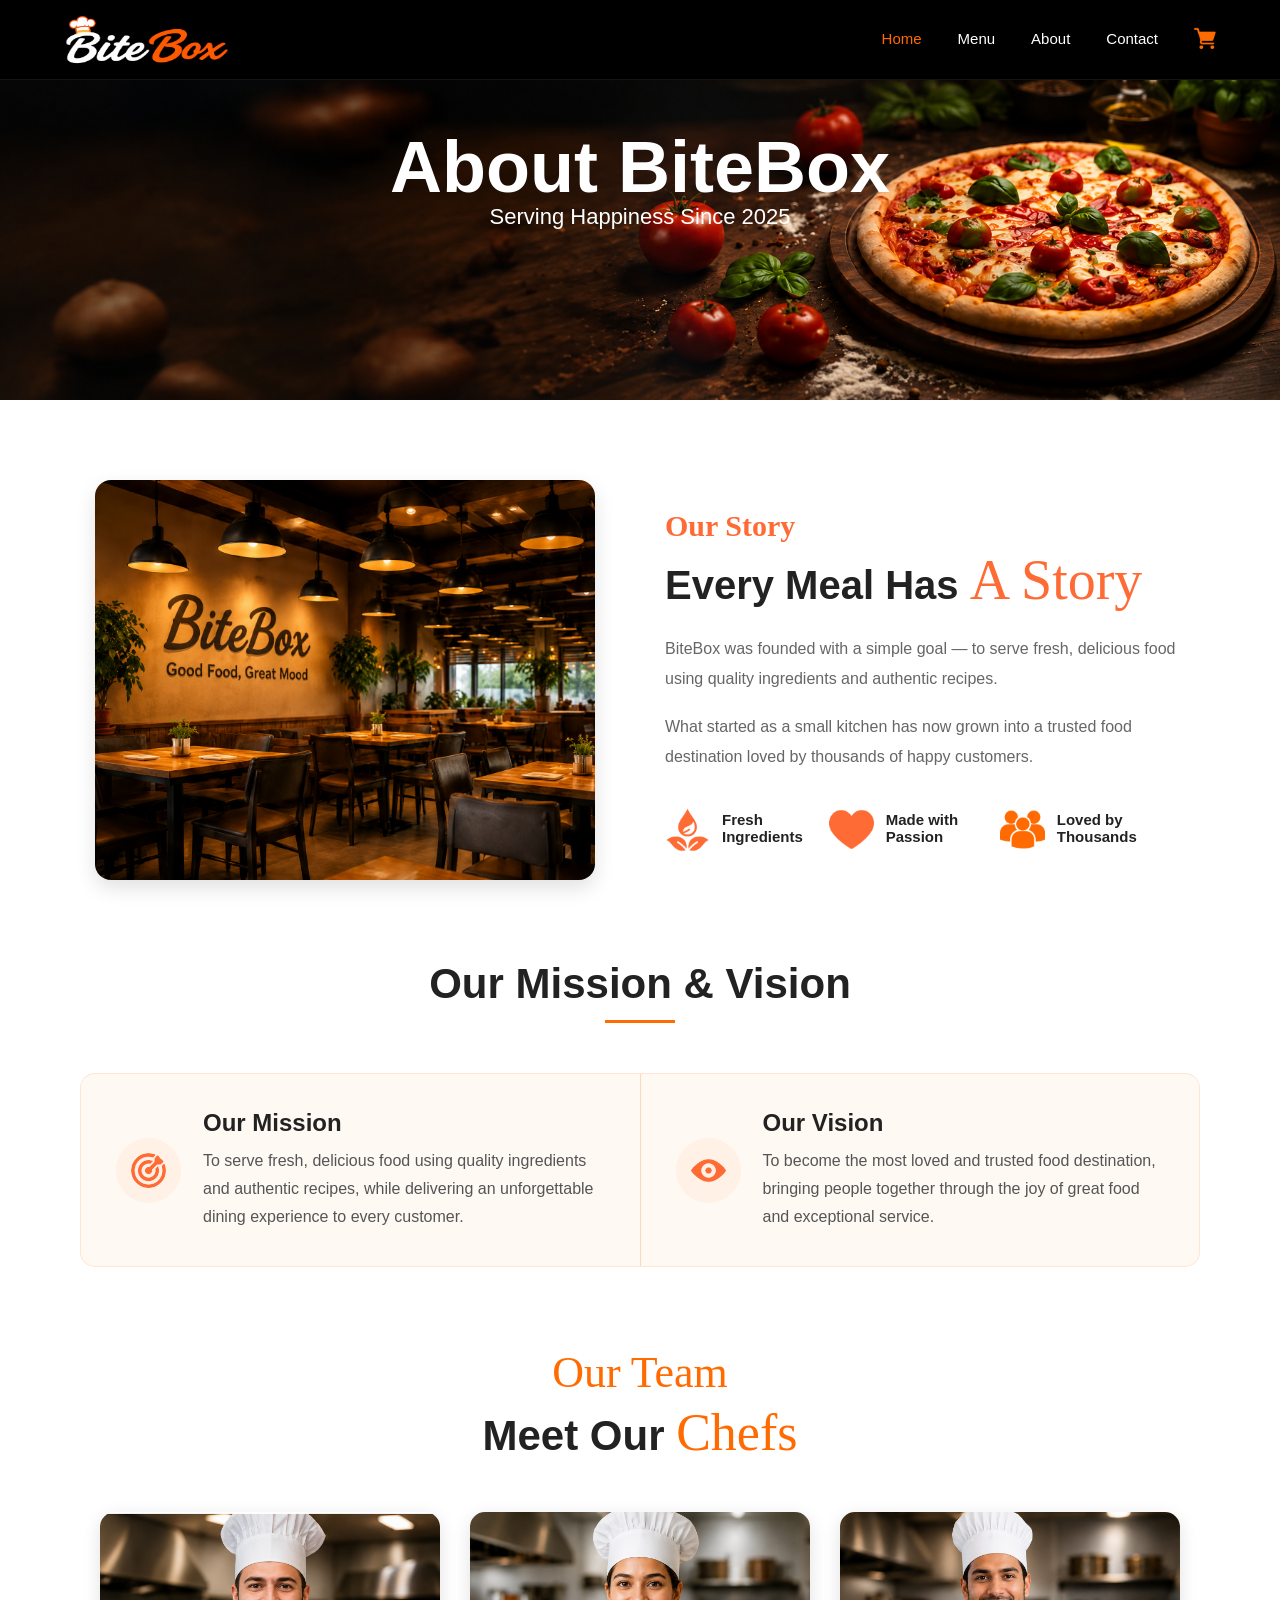
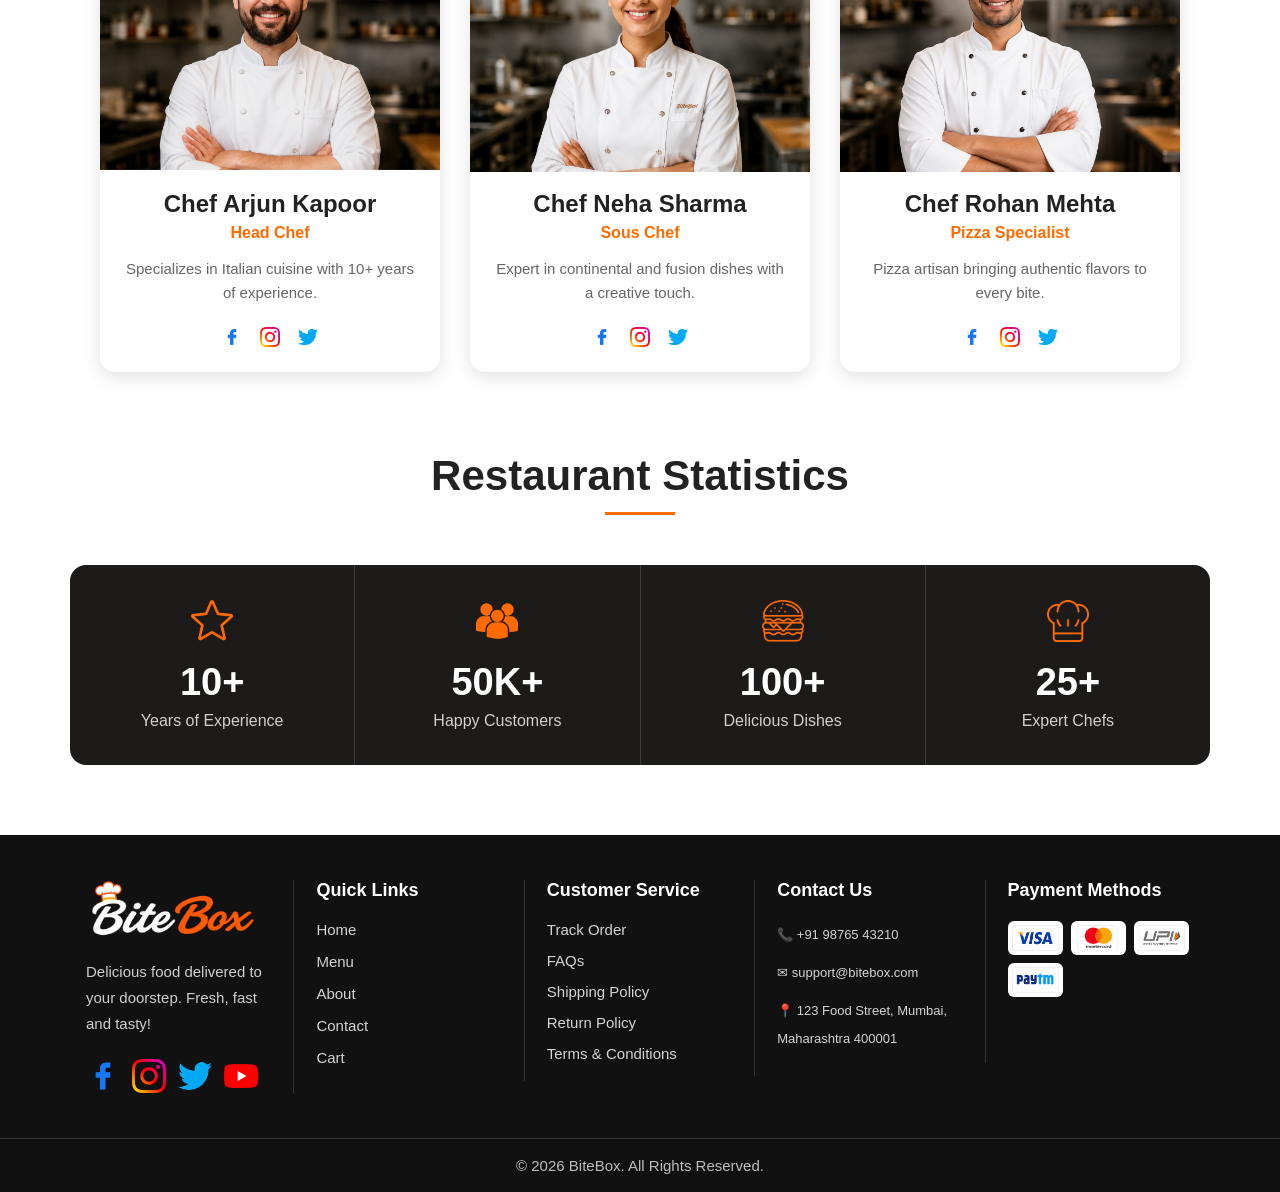
==== about.html @ 51ee916d "Initial commit: Complete BiteBox website with HTML, CSS, and JavaScript" ====
<!DOCTYPE html>
<html lang="en">
<head>
  <link rel="preconnect" href="https://fonts.googleapis.com">
    <link rel="preconnect" href="https://fonts.gstatic.com" crossorigin>
    <link href="https://fonts.googleapis.com/css2?family=Great+Vibes&family
    =Montserrat:wght@400;600;700;800&family=Pacifico&family=Poppins:wght@300;
    400;500;600;700&display=swap" rel="stylesheet">

    <meta charset="UTF-8">
    <meta name="viewport" content="width=device-width, initial-scale=1.0">
    <title>Menu - BiteBox</title>

    <link rel="stylesheet" href="css/style.css">
</head>
<body>
   <header>
  <img src="assets/images/logo.png" alt="BiteBox Logo" class="logo" />
  <nav>
    <a href="index.html" class="active">Home</a>
    <a href="menu.html">Menu</a>
    <a href="about.html">About</a>
    <a href="contact.html">Contact</a>
    <a href="cart.html" class="cart-icon">
      <img src="assets/icons/cart.png" alt="Cart" width="22" height="22" />
    </a>
  </nav>
</header>


  <section id="about-hero">
    <div class="hero-content">
        <h2>About BiteBox</h2>
        <p> Serving Happiness Since 2025 </p>
    </div>
</section>

<section id="story">
    <article>
        <img src="assets/images/restaurant.png" alt="Restaurant" width="500" />
        <div class="story-content">
            <small>Our Story</small>
            <h2>Every Meal Has <span>A Story</span></h2>
            <p>BiteBox was founded with a simple goal — to serve fresh, delicious food using quality ingredients and authentic recipes.</p>
            <p>What started as a small kitchen has now grown into a trusted food destination loved by thousands of happy customers.</p>
            <div class="story-features">
                <article>
                    <img src="assets/icons/fresh.png" width="45" alt="Fresh" />
                    <h4>Fresh Ingredients</h4>
                </article>
                <article>
                    <img src="assets/icons/heart.png" width="45" alt="Heart" />
                    <h4>Made with Passion</h4>
                </article>
                <article>
                    <img src="assets/icons/stat-customer.png" width="45" alt="Customers" />
                    <h4>Loved by Thousands</h4>
                </article>
            </div>
        </div>
    </article>
</section>

<section id="mission-vision">
    <h2>Our Mission &amp; Vision</h2>
    <div>
        <article>
            <img src="assets/icons/mission.png" alt="Mission" width="65" />
            <div>
                <h3>Our Mission</h3>
                <p>To serve fresh, delicious food using quality ingredients and authentic recipes, while delivering an unforgettable dining experience to every customer.</p>
            </div>
        </article>
        <article>
            <img src="assets/icons/vision.png" alt="Vision" width="65" />
            <div>
                <h3>Our Vision</h3>
                <p>To become the most loved and trusted food destination, bringing people together through the joy of great food and exceptional service.</p>
            </div>
        </article>
    </div>
</section>


<section id="chefs">
    <small>Our Team</small>
    <h2>Meet Our <span>Chefs</span></h2>
    <div>
        <article>
            <img src="assets/images/chef1.png" alt="Chef Arjun Kapoor" width="250" />
            <h3>Chef Arjun Kapoor</h3>
            <h4>Head Chef</h4>
            <p>Specializes in Italian cuisine with 10+ years of experience.</p>
            <div class="chef-social">
                <img src="assets/icons/facebook.png" alt="Facebook" width="20" />
                <img src="assets/icons/instagram.png" alt="Instagram" width="20" />
                <img src="assets/icons/twitter.png" alt="Twitter" width="20" />
            </div>
        </article>

        <article>
            <img src="assets/images/chef2.png" alt="Chef Neha Sharma" width="250" />
            <h3>Chef Neha Sharma</h3>
            <h4>Sous Chef</h4>
            <p>Expert in continental and fusion dishes with a creative touch.</p>
            <div class="chef-social">
                <img src="assets/icons/facebook.png" alt="Facebook" width="20" />
                <img src="assets/icons/instagram.png" alt="Instagram" width="20" />
                <img src="assets/icons/twitter.png" alt="Twitter" width="20" />
            </div>
        </article>

        <article>
            <img src="assets/images/chef3.png" alt="Chef Rohan Mehta" width="250" />
            <h3>Chef Rohan Mehta</h3>
            <h4>Pizza Specialist</h4>
            <p>Pizza artisan bringing authentic flavors to every bite.</p>
            <div class="chef-social">
                <img src="assets/icons/facebook.png" alt="Facebook" width="20" />
                <img src="assets/icons/instagram.png" alt="Instagram" width="20" />
                <img src="assets/icons/twitter.png" alt="Twitter" width="20" />
            </div>
        </article>
    </div>
</section>

<section id="statistics">
    <h2>Restaurant Statistics</h2>
    <div>
        <article>
            <img src="assets/icons/stat-star.png" alt="Experience" width="42" />
            <h3>10+</h3>
            <p>Years of Experience</p>
        </article>
        <article>
            <img src="assets/icons/stat-customer.png" alt="Customers" width="42" />
            <h3>50K+</h3>
            <p>Happy Customers</p>
        </article>
        <article>
            <img src="assets/icons/menu-stat.png" alt="Dishes" width="42" />
            <h3>100+</h3>
            <p>Delicious Dishes</p>
        </article>
        <article>
            <img src="assets/icons/stat-chef.png" alt="Chefs" width="42" />
            <h3>25+</h3>
            <p>Expert Chefs</p>
        </article>
    </div>
</section>   

<footer>
  <div class="footer-container">
    <!-- Column 1: Logo & Social -->
    <section>
      <img src="assets/images/logo.png" alt="BiteBox Logo" />
      <p>Delicious food delivered to your doorstep. Fresh, fast and tasty!</p>
      <div class="footer-socials">
        <a href="#"><img src="assets/icons/facebook.png" alt="Facebook" /></a>
        <a href="#"><img src="assets/icons/instagram.png" alt="Instagram" /></a>
        <a href="#"><img src="assets/icons/twitter.png" alt="Twitter" /></a>
        <a href="#"><img src="assets/icons/youtube.png" alt="YouTube" /></a>
      </div>
    </section>

    <!-- Column 2: Quick Links -->
    <section>
      <h3>Quick Links</h3>
      <ul>
        <li><a href="index.html">Home</a></li>
        <li><a href="menu.html">Menu</a></li>
        <li><a href="about.html">About</a></li>
        <li><a href="contact.html">Contact</a></li>
        <li><a href="cart.html">Cart</a></li>
      </ul>
    </section>

    <!-- Column 3: Customer Service -->
    <section>
      <h3>Customer Service</h3>
      <ul>
        <li>Track Order</li>
        <li>FAQs</li>
        <li>Shipping Policy</li>
        <li>Return Policy</li>
        <li>Terms &amp; Conditions</li>
      </ul>
    </section>

    <!-- Column 4: Contact Us -->
    <section>
      <h3>Contact Us</h3>
      <p>📞 +91 98765 43210</p>
      <p>✉ support@bitebox.com</p>
      <p>📍 123 Food Street, Mumbai, Maharashtra 400001</p>
    </section>

    <!-- Column 5: Payment Methods -->
    <section>
      <h3>Payment Methods</h3>
      <div class="payment-icons">
        <img src="assets/images/visa.png" alt="Visa" />
        <img src="assets/images/mastercard.png" alt="MasterCard" />
        <img src="assets/images/upi.png" alt="UPI" />
        <img src="assets/images/paytm.png" alt="Paytm" />
      </div>
    </section>
  </div>

  <p>© 2026 BiteBox. All Rights Reserved.</p>
</footer>
</body>
</html>
---- css/style.css ----
*{

    margin: 0;

    padding: 0;

    box-sizing: border-box;

    font-family: Arial, Helvetica, sans-serif;

}

	
/* Website Header */
 
header {
  width: 100%;
  height: 80px;
  padding: 0 60px;
  background: #000000;
  border-bottom: 1px solid rgba(255, 255, 255, 0.08);
  display: flex;
  justify-content: space-between;
  align-items: center;
  position: sticky;
  top: 0;
  z-index: 1000;
}


/* Website Logo */
.logo {
  width: 170px;
  height: 50px;
}

header nav {
  display: flex;
  align-items: center;
  gap: 28px;
}
header nav a {
  display: flex;
  align-items: center;
  justify-content: center;
  height: 80px;
  padding: 0 4px;
  text-decoration: none;
  color: #ffffff;
  font-size: 15px;
  font-weight: 500;
  border-bottom: 3px solid transparent;
}
.cart-icon img {
  display: block;
  width: 22px;
  height: 22px;
}

header nav a:hover {
  color: #ff6b00;
}

/* Active Navigation Link */
nav a.active {
  color: #ff6b00;
}
/* Home Hero Section */


#home-hero{
 
    background-image: url("../assets/images/home-hero.png");
 
    background-repeat: no-repeat;
 
    background-position: center;
 
    background-size: cover;
 
    height: 650px;
 
    padding: 55px 80px;
 
}



#home-hero h1{
    color: white;
    font-family: "Montserrat", sans-serif;
    font-size: 53px;
    font-weight: 800;
    line-height: 58px;
    width: 650px;
    margin-bottom: 20px;
}
 
#home-hero h1 span{
    color: #F5A300;
}



	
/* Home Hero Description */
 
#home-hero p{
 
    color: white;
 
    font-size: 18px;
 
    line-height: 28px;
 
    width: 420px;
 
    margin-bottom: 35px;
 
}   

/* Hero Buttons */

.hero-buttons{
    margin-top: 35px;
}

.hero-buttons a{
    display: inline-block;
    min-width: 180px;
    padding: 15px 30px;
    text-align: center;
    text-decoration: none;
    font-size: 18px;
    font-weight: 600;
    border-radius: 6px;
    transition: 0.3s;
}

.order-btn{

    background-color: #F44336;

    color: white;

    margin-right: 15px;

}

.menu-btn{

    background-color: transparent;

    color: white;

    border: 2px solid white;

}

.order-btn:hover{

    background-color: #D32F2F;

}

.menu-btn:hover{

    background-color: white;

    color: #222;

}
/*menu page*/

#menu-hero{
    background-image: url("../assets/images/menu-hero.png");

    background-repeat: no-repeat;

    background-position: center;

    background-size: cover;

    height: 320px;
    text-align: center;
    padding-top: 65px;
}

#menu-hero h1{
    font-family: "Great Vibes", cursive;
   font-size:56px;
   line-height:60px;

    font-weight: 400;

    color: white;

    text-align: center;

    text-shadow: 2px 2px 8px rgba(0,0,0,0.5);

    margin-bottom: 10px;
}

#menu-hero p{
    color: white;

    font-size: 20px;

    line-height: 34px;

    width: 700px;

    text-align: center;

    margin: 0 auto 35px;
}

/* Browse Categories Section */
/* Browse Categories Section */

#categories{
    background-color:#ffffff;
    padding:60px 30px;
    text-align:center;
}

/* Section Heading */
#categories h2{
    font-size:42px;
    font-weight:700;
    color:#222222;
    margin-bottom:45px;
}

#categories h2 span{
    display:inline-block;
    width:70px;
    height:3px;
    background:#ff3b30;
    vertical-align:middle;
    margin:10px 50px;
    position:relative;
}

#categories h2 span::before{
    content:"";
    width:8px;
    height:8px;
    background:#ff3b30;
    border-radius:50%;
    position:absolute;
    top:-2px;
}

#categories h2 span:first-child::before{
    right:-12px;
}

#categories h2 span:last-child::before{
    left:-12px;
}

/* Categories Container */
#categories div{
    display:flex;
    justify-content:center;
    align-items:flex-start;
    flex-wrap:wrap;
    gap:55px;
}
/* Category Item */
#categories article{
    text-align:center;
}

/* Category Icon */

#categories article img{
    width:100px;
    height:90px;
    padding:10px;
    background:#ffffff;
    border:2px solid #f2f2f2;
    border-radius:50%;
    object-fit:contain;
    box-shadow:0 4px 12px rgba(0,0,0,0.12);
    margin-bottom:15px;
}

/* Category Name */

#categories article h3{
    font-size:20px;
    font-weight:600;
    color:#333333;
}

/* Hover Effect */

#categories article img:hover{
    box-shadow:0 8px 18px rgba(0,0,0,0.18);
}
/* ========== CONTACT PAGE ========== */

/* Contact Information */
#contact-info {
  background: #ffffff;
  padding: 80px 60px;
}

#contact-info .section-title {
  text-align: center;
  margin-bottom: 50px;
}

#contact-info .section-title h4 {
  color: #ff6b00;
  font-size: 24px;
  font-family: "Allura", cursive;
  font-weight: 400;
  margin-bottom: 6px;
  position: relative;
  display: inline-block;
}

#contact-info .section-title h4::before,
#contact-info .section-title h4::after {
  content: "";
  width: 55px;
  height: 2px;
  background: #ff6b00;
  position: absolute;
  top: 50%;
}

#contact-info .section-title h4::before {
  right: 105%;
}

#contact-info .section-title h4::after {
  left: 105%;
}

#contact-info .section-title h2 {
  font-size: 44px;
  font-weight: 700;
  color: #222222;
}

.contact-container {
  display: flex;
  justify-content: center;
  gap: 28px;
}

.contact-container article {
  width: 280px;
  background: #ffffff;
  text-align: center;
  padding: 35px 25px;
  border-radius: 14px;
  box-shadow: 0 5px 18px rgba(0, 0, 0, 0.10);
  height: 300px;
}

.contact-container article > img:first-child {
  width: 70px;
  height: 70px;
  background: #fff2e8;
  padding: 18px;
  box-sizing: border-box;
  border-radius: 50%;
  margin-bottom: 20px;
}

.contact-container article h3 {
  font-size: 20px;
  color: #222222;
  margin-bottom: 15px;
}

.contact-container article p {
  font-size: 15px;
  color: #555555;
  line-height: 28px;
  margin: 0;
}

.contact-container article a {
  text-decoration: none;
  margin: 0 5px;
  display: inline-block;
}

.contact-container article a img {
  width: 30px;
  height: 30px;
  margin-top: 8px;
}

.contact-container article:hover {
  box-shadow: 0 10px 25px rgba(0, 0, 0, 0.15);
}

/* Contact Details (Business Hours + Form) */
#contact-details {
  width: 95%;
  margin-top: 60px;
  margin-left: 30px;
  background: #fff8f4;
  padding: 30px;
  border-radius: 18px;
  display: flex;
  justify-content: space-between;
  align-items: stretch;
  gap: 35px;
  box-sizing: border-box;
}

.left-column {
  width: 40%;
  display: flex;
  flex-direction: column;
}

.business-card {
  padding: 22px;
  border-radius: 14px;
}

.business-card h2 {
  font-size: 30px;
  font-weight: 700;
  color: #222222;
  margin-bottom: 10px;
}

.business-card hr {
  width: 55px;
  height: 3px;
  background: #ff6b00;
  border: none;
  margin-bottom: 20px;
}

.business-content {
  display: flex;
  gap: 18px;
  align-items: flex-start;
}

.business-content img {
  width: 48px;
  height: 48px;
  margin-top: 5px;
}

.business-card table {
  width: 100%;
  border-collapse: collapse;
}

.business-card td {
  padding: 10px 0;
  font-size: 14px;
  color: #555555;
}

.business-card td:last-child {
  text-align: right;
  font-weight: 600;
  color: #222222;
}

.event-card {
  margin-top: 15px;
  background: #fff4ee;
  border-radius: 14px;
  padding: 18px;
  display: flex;
  align-items: center;
  gap: 18px;
  flex: 1;
  border-style: solid;
  border-color: white;
}

.event-card img {
  width: 58px;
  height: 58px;
  background: white;
  padding: 14px;
  border-radius: 50%;
  box-sizing: border-box;
  flex-shrink: 0;
}

.event-card h3 {
  font-size: 22px;
  color: #222222;
  margin-bottom: 8px;
}

.event-card p {
  font-size: 14px;
  color: #666666;
  line-height: 22px;
  margin-bottom: 15px;
}

.event-card a {
  display: inline-block;
  background: #ff6b00;
  color: #ffffff;
  text-decoration: none;
  padding: 10px 24px;
  border-radius: 30px;
  font-size: 14px;
  font-weight: 600;
}

.right-column {
  width: 66%;
  padding: 22px;
  border-radius: 14px;
}

.right-column h2 {
  font-size: 30px;
  font-weight: 700;
  color: #222222;
  margin-bottom: 10px;
}

.right-column hr {
  width: 55px;
  height: 3px;
  background: #ff6b00;
  border: none;
  margin-bottom: 20px;
}

.form-row {
  display: flex;
  gap: 20px;
  margin-bottom: 15px;
}

.form-row input {
  width: 50%;
  height: 50px;
  padding: 0 14px;
  border: 1px solid #e5e5e5;
  border-radius: 5px;
  font-size: 14px;
  font-family: Poppins, sans-serif;
  box-sizing: border-box;
  outline: none;
}

textarea {
  width: 100%;
  height: 120px;
  padding: 14px;
  border: 1px solid #e5e5e5;
  border-radius: 5px;
  resize: none;
  margin-bottom: 15px;
  font-size: 14px;
  font-family: Poppins, sans-serif;
  box-sizing: border-box;
  outline: none;
}

.form-row input:focus,
textarea:focus {
  border-color: #ff6b00;
}

button {
  width: 100%;
  height: 42px;
  background: #ff6b00;
  color: #ffffff;
  border: none;
  border-radius: 5px;
  font-size: 14px;
  font-weight: 600;
  font-family: Poppins, sans-serif;
  cursor: pointer;
}

.event-card a:hover,
button:hover {
  background: #e65c00;
}

/* Google Map */
#google-map {
  background: #ffffff;
  padding: 100px 50px 70px;
}

#google-map .section-title {
  text-align: center;
  margin-bottom: 30px;
}

#google-map .section-title h4 {
  color: #ff6b00;
  font-size: 28px;
  font-family: "Allura", cursive;
  font-weight: 400;
  display: inline-block;
  position: relative;
  margin-bottom: 8px;
}

#google-map .section-title h4::before,
#google-map .section-title h4::after {
  content: "";
  width: 55px;
  height: 2px;
  background: #ff6b00;
  position: absolute;
  top: 50%;
}

#google-map .section-title h4::before {
  right: 110%;
}

#google-map .section-title h4::after {
  left: 110%;
}

#google-map .section-title h2 {
  font-size: 40px;
  color: #222222;
  margin-bottom: 12px;
}

#google-map .section-title p {
  font-size: 15px;
  color: #666666;
  line-height: 24px;
  max-width: 650px;
  margin: auto;
}

#google-map iframe {
  width: 100%;
  height: 380px;
  display: block;
  border: none;
  border-radius: 16px;
  overflow: hidden;
  box-shadow: 0 8px 20px rgba(0, 0, 0, 0.12);
}

#about-hero{
    background-image: url("../assets/images/about-hero.png");

    background-repeat: no-repeat;

    background-position: center;

    background-size: cover;

    height: 320px;

    padding: 60px 80px;

    text-align: center;
}

#about-hero h2{
    color: #ffffff;
    font-family: "Montserrat", sans-serif;
    font-size: 72px;
    font-weight: 700;
    line-height: 54px;
    margin-bottom: 10px;
}

/* About Highlight */
#about-hero h2 span{
    font-family: "Allura", cursive;
    color: #ff6b00;
    font-size: 62px;
    font-weight: 400;
}

/* About Hero Subtitle */

#about-hero p{

    color: #ffffff;

    font-size: 22px;

    font-weight: 400;

    margin-bottom: 18px;

}

/* Decorative Line */

#about-hero hr{

    width: 45px;

    height: 3px;

    background-color: #ff6b00;

    border: none;

    border-radius: 20px;

}   


	
#features{
    background-color:#ffffff;
    padding:45px 25px;
    display:flex;
    flex-wrap:wrap;
    justify-content:center;
}

/* Section Heading */

#features h2{
    width:100%;
    text-align:center;
    font-size:42px;
    font-weight:700;
    color:#222222;
    margin-bottom:40px;
    position:relative;
}

#features h2::after{
    content:"";
    display:block;
    width:70px;
    height:3px;
    background-color:#ff6b00;
    margin:10px auto 0;
}

/* Feature Card */

#features article{
    width:300px;
 padding:0 15px;
    display:flex;
    align-items:center;
    border-right:1px solid #e5e5e5;
}

#features article:last-child{
    border-right:none;
}

/* Feature Icon */

#features article img{
    width:55px;
    height:55px;
    margin-right:20px;
    flex-shrink:0;
}

/* Feature Content */

#features article div{
    flex:1;
}

/* Feature Title */
#features article h3{
    font-size:18px;
    font-weight:700;
    color:#000000;
    margin-bottom:6px;
}

/* Feature Description */
#features article p{
    font-size:16px;
    color:#3a3939;
    line-height:21px;
    margin:0;
}

	
/* Popular Dishes Section */
 
#popular-dishes{
    background-color:#ffffff;
    padding:60px 30px;
    display:flex;
    flex-wrap:wrap;
    justify-content:center;
    gap:18px;
}
 
/* Section Heading */
 
#popular-dishes h2{
    width:100%;
    text-align:center;
    font-size:42px;
    font-weight:700;
    color:#222222;
    margin-bottom:22px;
    position:relative;
}



#popular-dishes h2::after{
    content:"";
    display:block;
    width:70px;
    height:3px;
    background-color:#ff6b00;
    margin:10px auto 0;
}

/* Dish Card */

#popular-dishes article{
    width:225px;
    background-color:#ffffff;
    border-radius:14px;
    overflow:hidden;
    box-shadow:0 3px 12px rgba(0,0,0,0.12);
}

/* Food Image */

#popular-dishes article img{
    width:100%;
    height:135px;
    object-fit:cover;
    display:block;
}

/* Dish Name */

#popular-dishes article h3{
    font-size:18px;
    font-weight:700;
    color:#222222;
    margin:10px 12px 6px;
}

/* Rating & Price */

#popular-dishes .details{
    display:flex;
    justify-content:space-between;
    align-items:center;
    padding:0 12px 10px;
}

/* Ratings */

#popular-dishes .ratings{
    color:#f5b301;
    font-size:18px;
    font-weight:600;
    margin:0;
}

/* Review Count */
#popular-dishes .ratings small{
    color:#666666;
    font-size:12px;
}

/* Price */
#popular-dishes .price{
    color:#f44336;
    font-size:20px;
    font-weight:700;
    margin:0;
}
/* Hover Effect */
#popular-dishes article:hover{
    box-shadow:0 8px 22px rgba(0,0,0,0.18);
}

#offer{
    width:95%;
    height:250px;
    margin:70px auto;
    padding:28px 55px;
    box-sizing:border-box;
    background-image:url("../assets/images/offer-banner.png");
    background-repeat:no-repeat;
    background-size:100% 100%;
    background-position:center;
    border-radius:20px;
}
/* Offer Content */
.offer-content{
    width:38%;
}
/* Heading */
.offer-content h2{
    font-size:34px;
    font-weight:800;
    color:#ffffff;
    line-height:1.15;
    margin-bottom:15px;
}

.offer-content h2 span{
    background:linear-gradient(180deg,#ffffff 0%,#fff9d8 25%,#ffe47a 55%,#ffc107 80%,#ff9800 100%);
    -webkit-background-clip:text;
    -webkit-text-fill-color:transparent;
    background-clip:text;
}

/* Description */
.offer-content p{
    font-size:18px;
    color:#ffffff;
    line-height:1.5;
    margin-bottom:10px;
}

.offer-content strong{
    color:#ffb400;
}

/* Button */
.offer-content a{
    display:inline-block;
    margin-top:8px;
    padding:12px 32px;
    background:#ff3b30;
    color:#ffffff;
    text-decoration:none;
    font-size:17px;
    font-weight:600;

 border-radius:8px;
    width: 200px;
    text-align: center;
}

.offer-content a:hover{
    background-color: #D32F2F;
}

#reviews{
    background:#ffffff;
    padding:60px 30px;
    display:flex;
    flex-wrap:wrap;
    justify-content:center;
    gap:22px;
}

/* Section Heading */

#reviews h2{
    width:100%;
    text-align:center;
    font-size:42px;
    font-weight:700;
    color:#222222;
    margin-bottom:30px;
    position:relative;
}

#reviews h2::after{
    content:"";
    display:block;
    width:70px;
    height:3px;
    background:#ff6b00;
    margin:10px auto 0;
}

/* Review Card */

#reviews article{
    width:330px;
    background:#ffffff;
    padding:22px 20px 18px;
    border-radius:12px;
    box-shadow:0 3px 12px rgba(0,0,0,0.12);
    position:relative;
}

/* Quote Icon */

#reviews article::before{
    content:"❝";
    position:absolute;
    top:-14px;
    left:18px;
    font-size:42px;
    color:#ff3b30;
    background:#ffffff;
    line-height:1;
    padding:0 4px;
}

/* Review Text */

#reviews article>p{
    font-size:15px;
    color:#444444;
    line-height:22px;
    margin:0 0 14px;
}

/* Customer Section */

#reviews .customer{
    display:flex;
    align-items:center;
}

/* Customer Image */

#reviews .customer img{
    width:46px;
    height:46px;
    border-radius:50%;
    object-fit:cover;
    margin-right:10px;
}

/* Customer Name */

#reviews .customer h3{
    font-size:17px;
    font-weight:700;
    color:#222222;
    margin:0 0 4px;
}

/* Rating */

#reviews .customer span{
    color:#f5b301;
    font-size:16px;
}

/* Hover Effect */

#reviews article:hover{
    box-shadow:0 8px 20px rgba(0,0,0,0.18);
}

/* Newsletter Section */

#newsletter{
    width:100%;
    margin:10px 0 0;
    padding:10px 65px;
    background:linear-gradient(to right,#f44336,#e53935,#d32f2f);
    display:flex;
    justify-content:space-between;
    align-items:center;
    box-sizing:border-box;
}

/* Left Content */

.newsletter-content{
    display:flex;
    align-items:center;
    gap:30px;
}

/* Mail Icon */

.newsletter-content img{
    width:55px;
    height:55px;
    background:#ffffff;
    border-radius:50%;
    padding:8px;
}

/* Heading */
.newsletter-content h2{
    font-size:28px;
    font-weight:700;
    color:#ffffff;
    margin-bottom:2px;
    line-height:1.1;
}

/* Description */
.newsletter-content p{
    font-size:15px;
    color:#ffeaea;
    line-height:20px;
    margin:0;
}

/* Newsletter Form */
.newsletter-form{
    display:flex;
    align-items:center;
}

/* Email Input */
.newsletter-form input{
    width:300px;
    height:38px;
    border:none;
    outline:none;
    padding:0 14px;
    font-size:14px;
    border-radius:4px 0 0 4px;
}

/* Subscribe Button */
.newsletter-form button{
    height:38px;
    padding:0 24px;
    border:none;
    background:#111111;
    color:#ffffff;
    font-size:14px;
    font-weight:600;
    cursor:pointer;
    border-radius:0 4px 4px 0;
}

/* Newsletter Image */
.newsletter-image img{
    width:140px;
    height:auto;
    display:block;
}

/* Hover Effect */

.newsletter-form button:hover{
    background:#000000;
}


/* Menu Items Section */

#menu-items{
    background:#ffffff;
    padding:60px 25px;
    text-align:center;
}

/* Section Heading */

#menu-items h2{
    font-size:42px;
    font-weight:700;
    color:#222222;
    margin-bottom:40px;
}

#menu-items h2 span{
    display:inline-block;
    width:30px;
    height:3px;
    background:#ff3b30;
    margin:0 15px;
    position:relative;
    vertical-align:middle;
}

#menu-items h2 span::before{
    content:"";
    width:8px;
    height:8px;
    background:#ff3b30;
    border-radius:50%;
    position:absolute;
    top:-2px;
}

#menu-items h2 span:first-child::before{
    right:-12px;
}

#menu-items h2 span:last-child::before{
    left:-12px;
}

/* Menu Items Container */

#menu-items > div{
    display:flex;
    justify-content:center;
    flex-wrap:wrap;
    gap:18px;
}

/* Menu Item Card */

#menu-items article{
    width:235px;
    background:#ffffff;
    border:1px solid #ececec;
    border-radius:10px;
    overflow:hidden;
    box-shadow:0 3px 10px rgba(0,0,0,0.10);
    text-align:left;
    position:relative;
    margin: 10px;
}

/* Badge */

.tag{
    position:absolute;
    top:8px;
    left:8px;
    background:#e53935;
    color:#ffffff;
    padding:4px 10px;
    font-size:11px;
    font-weight:600;
    border-radius:20px;
}

.spicy{
    background:#ff5722;
}

/* Food Image */

#menu-items article img{
    width:100%;
    height:130px;
    object-fit:cover;
    display:block;
}

/* Food Name */

#menu-items article h3{
    font-size:17px;
    font-weight:600;
    color:#333333;
    margin:10px;
}

/* Rating */

.rating{
    margin:0 10px 8px;
    color:#f5b301;
    font-size:15px;
}

.rating small{
    color:#666666;
    font-size:12px;
}

.price{
    margin:0 10px 12px;
    font-size:20px;
    font-weight:700;
    color:#333333;
}
#menu-items article button{
    width:calc(100% - 20px);
    margin:0 10px 12px;
    padding:9px 0;
    background:#ffffff;
    color:#ff4d4d;
    border:1px solid #ff4d4d;
    border-radius:6px;
    cursor:pointer;
    display:flex;
    justify-content:center;
    align-items:center;
    gap:8px;
    font-size:14px;
    font-weight:600;
}

#menu-items article button img{
    width:14px;
    height:14px;
}

#menu-items article:hover{
    box-shadow:0 8px 18px rgba(0,0,0,0.18);
}

#story{
    background:#ffffff;
    padding:80px 70px;
}

/* Layout */

#story>article{
    display:flex;
    justify-content:center;
    align-items:center;
    gap:70px;
}

/* Restaurant Image */

#story>article>img{
    width:500px;
    border-radius:16px;
    box-shadow:0 8px 20px rgba(0,0,0,.12);
}

/* Right Content */

.story-content{
    width:520px;
}

/* Small Heading */

.story-content small{
    color:#ff6b35;
    font-size:30px;
    font-weight:800;
    font-family:"Allura",cursive;
}

/* Main Heading */

.story-content h2{
    font-size:40px;
    color:#222;
    line-height:58px;
    margin:8px 0 20px;
}

.story-content h2 span{
    color:#ff6b35;
    font-family:"Allura",cursive;
    font-size:56px;
    font-weight:400;
}

/* Paragraph */

.story-content p{
    color:#666;
    font-size:16px;

    line-height:30px;
    margin-bottom:18px;
}



/* Feature Section */

.story-features{
    display:flex;
    justify-content:space-between;
    margin-top:35px;
}



/* Feature */

.story-features article{
    display:flex;
    align-items:center;
    gap:12px;
}



/* Circular Icon */
.feature-icon{
    width:58px;
    height:58px;

   border-radius:50%;
    background:#fff2ea;
    display:flex;
    justify-content:center;
    align-items:center;
}

.feature-icon img{
    width:26px;
    height:26px;
}

/* Feature Heading */

.story-features h4{
    font-size:15px;
    color:#222;
    margin-bottom:2px;
}

/* Feature Text */

.story-features article p{
    margin:0;
    font-size:14px;
    color:#555;
    line-height:20px;
}

#mission-vision{
    background:#ffffff;
    padding:0px 80px;
}

/* Section Heading */

#mission-vision>h2{
    text-align:center;
    font-size:42px;
    font-weight:700;
    color:#222222;
    margin-bottom:50px;
    position:relative;
}

#mission-vision>h2::after{
    content:"";
    display:block;
    width:70px;
    height:3px;
    background:#ff6b00;
    margin:12px auto 0;
}

/* Cards Container */

#mission-vision>div{
    display:flex;
    justify-content:center;
}

/* Card */

#mission-vision article{
    flex:1;
    display:flex;
    align-items:center;
    gap:22px;

    background:#fff9f4;
    padding:35px;

    border:1px solid #ffe5d2;
}

#mission-vision article:first-child{
    border-radius:15px 0 0 15px;
    border-right:none;
}

#mission-vision article:last-child{
    border-radius:0 15px 15px 0;
}

/* Divider */

#mission-vision article:last-child{
    border-left:1px solid #ffd8bf;
}

/* Icon */

#mission-vision article img{
    width:65px;
    height:65px;
    background:#fff1e6;
    border-radius:50%;
    padding:15px;
    box-sizing:border-box;
}

/* Card Heading */

#mission-vision article h3{
    font-size:24px;
    color:#222222;
    margin-bottom:10px;
}

/* Description */

#mission-vision article p{
    color:#555555;
    font-size:16px;
    line-height:28px;
}

#chefs{
    background:#ffffff;
    padding:80px 70px;
    text-align:center;
}
/* Small Heading */
#chefs>small{
    display:block;
    font-family:"Allura",cursive;

    font-size:44px;
    color:#ff6b00;
    margin-bottom:5px;
    font-weight: 400;
}

/* Main Heading */

#chefs>h2{
    font-size:42px;
    color:#222222;
    font-weight:700;
    margin-bottom:50px;
}

#chefs>h2 span{
    color:#ff6b00;
    font-family:"Allura",cursive;
    font-size:52px;
    font-weight:500;
}

/* Cards Container */

#chefs>div{
    display:flex;
    justify-content:center;
    gap:30px;
}

/* Chef Card */

#chefs article{
    width:340px;
    background:#ffffff;
    border-radius:15px;
    overflow:hidden;
    box-shadow:0 5px 18px rgba(0,0,0,.12);
    padding-bottom:25px;
}

/* Chef Image */

#chefs article>img{
    width:100%;
    height:260px;
    object-fit:cover;
    display:block;
}

/* Chef Name */

#chefs article h3{
    font-size:24px;
    color:#222222;
    margin:18px 0 6px;
}

/* Designation */
#chefs article h4{
    font-size:16px;
    color:#ff6b00;
    margin-bottom:15px;
}

/* Description */
#chefs article p{
    color:#666666;
    font-size:15px;
    line-height:24px;
    padding:0 25px;
    margin-bottom:22px;
}

/* Social Icons */
.chef-social{
    display:flex;
    justify-content:center;
    gap:18px;
}

/* Icons */
.chef-social img{
    width:20px;
    height:20px;
}

#statistics{
    background:#ffffff;
    padding:0px 70px;
}

#statistics>h2{
    text-align:center;
    font-size:42px;
    font-weight:700;
    color:#222222;
    margin-bottom:50px;
    position:relative;
}
#statistics>h2::after{
    content:"";
    display:block;
    width:70px;
    height:3px;
    background:#ff6b00;
    margin:12px auto 0;
}


/* Statistics Container */

#statistics>div{
    display:flex;
    justify-content:center;

    background:#1d1b1a;

    border-radius:16px;

    overflow:hidden;
}

/* Statistic Card */

#statistics article{
    flex:1;
    text-align:center;
    padding:35px 20px;
    border-right:1px solid rgba(255,255,255,.15);
}

#statistics article:last-child{
    border-right:none;
}

/* Icon */

#statistics article img{
    width:42px;
    height:42px;
    margin-bottom:15px;
}

/* Number */

#statistics article h3{
    font-size:38px;
    color:#ffffff;
    font-weight:700;
    margin-bottom:8px;
}



/* Text */

#statistics article p{
    font-size:16px;
    color:#d0d0d0;
    margin:0;
}

/* ========== FOOTER ========== */
footer {
  background: #111111;
  color: #ffffff;
  margin-top: 70px;
}

.footer-container {
  width: 90%;
  margin: auto;
  padding: 45px 0;
  display: flex;
  justify-content: space-between;
  align-items: flex-start;
}

.footer-container section {
  width: 20%;
  padding: 0 22px;
  border-right: 1px solid rgba(255, 255, 255, 0.15);
}

.footer-container section:last-child {
  border-right: none;
}

.footer-container section:first-child > img {
  width: 170px;
  height: auto;
  margin-bottom: 18px;
}

.footer-container section:first-child p {
  color: #cfcfcf;
  font-size: 15px;
  line-height: 26px;
  margin-bottom: 22px;
}

.footer-socials {
  display: flex;
  align-items: center;
  gap: 12px;
}

.footer-socials a {
  display: flex;
}

.footer-socials img {
  width: 34px;
  height: 34px;
  transition: 0.3s;
}

.footer-container h3 {
  font-size: 18px;
  font-weight: 600;
  color: #ffffff;
  margin-bottom: 20px;
}

.footer-container ul {
  list-style: none;
}

.footer-container ul li {
  margin-bottom: 14px;
}

.footer-container ul li a {
  color: #d4d4d4;
  text-decoration: none;
  font-size: 15px;
  transition: 0.3s;
}

.footer-container ul li a:hover {
  color: #ff6b00;
}

.footer-container section:nth-child(3) li {
  color: #d4d4d4;
  font-size: 15px;
  cursor: pointer;
  transition: 0.3s;
}

.footer-container section:nth-child(3) li:hover {
  color: #ff6b00;
}

.footer-container section:nth-child(4) p {
  color: #d4d4d4;
  font-size: 13px;
  line-height: 28px;
  margin-bottom: 10px;
}

.payment-icons {
  display: flex;
  gap: 8px;
  flex-wrap: wrap;
}

.payment-icons img {
  width: 55px;
  height: auto;
  background: #ffffff;
  padding: 4px;
  border-radius: 6px;
}

footer > p {
  border-top: 1px solid rgba(255, 255, 255, 0.15);
  text-align: center;
  color: #bdbdbd;
  padding: 18px 0;
  font-size: 15px;
}

/* ========== CART PAGE ========== */

#cart-details {
  width: 92%;
  margin: 60px auto 30px;
  display: flex;
  justify-content: space-between;
  align-items: flex-start;
  gap: 30px;
}

#shopping-cart {
  width: 65%;
  background: #ffffff;
  border: 1px solid #ececec;
  border-radius: 14px;
  overflow: hidden;
}

#shopping-cart table {
  width: 100%;
  border-collapse: collapse;
}

#shopping-cart thead {
  background: #fff6ef;
}

#shopping-cart th {
  padding: 20px 15px;
  font-size: 18px;
  font-weight: 600;
  color: #222;
  text-align: center;
}

#shopping-cart th:first-child {
  width: 40%;
  text-align: center;
}

#shopping-cart td:first-child {
  width: 40%;
  text-align: left;
}

#shopping-cart td {
  padding: 16px;
  border-top: 1px solid #ececec;
  vertical-align: middle;
  text-align: center;
}

.cart-item {
  display: flex;
  align-items: center;
  gap: 16px;
}

.cart-item img {
  width: 90px;
  height: 62px;
  object-fit: cover;
  border-radius: 8px;
}

.cart-item h3 {
  font-size: 18px;
  font-weight: 600;
  color: #222;
  margin-bottom: 5px;
}

.cart-item p {
  font-size: 14px;
  color: #666;
  line-height: 21px;
}

#shopping-cart td:nth-child(2),
#shopping-cart td:nth-child(4) {
  font-size: 18px;
  font-weight: 600;
  color: #333;
}

#shopping-cart td:last-child img {
  width: 22px;
  height: 22px;
  cursor: pointer;
}

#shopping-cart tbody tr:hover {
  background: #fffdfb;
}

.quantity-box {
  display: flex;
  align-items: center;
  justify-content: center;
  gap: 12px;
}

.quantity-box button {
  width: 30px;
  height: 30px;
  background: #f5f5f5;
  border: 1px solid #ddd;
  border-radius: 4px;
  font-size: 18px;
  font-weight: 600;
  color: #333;
  cursor: pointer;
}

.quantity-box span {
  font-size: 18px;
  font-weight: 600;
  min-width: 24px;
  text-align: center;
}

#order-summary {
  width: 35%;
  background: #ffffff;
  border: 1px solid #ececec;
  border-radius: 14px;
  padding: 24px;
  height: 385px;
}

#order-summary h2 {
  font-size: 20px;
  margin-bottom: 25px;
  color: #222;
}

#order-summary p {
  display: flex;
  justify-content: space-between;
  align-items: center;
  margin-bottom: 16px;
  font-size: 16px;
}

#order-summary hr {
  margin: 22px 0;
  border: none;
  border-top: 1px dashed #ddd;
}

#order-summary h3 {
  display: flex;
  justify-content: space-between;
  align-items: center;
  font-size: 18px;
  margin-bottom: 25px;
}

#order-summary h3 span:last-child {
  color: #ff6600;
  font-size: 20px;
}

#order-summary button {
  width: 100%;
  height: 54px;
  display: flex;
  justify-content: center;
  align-items: center;
  border: none;
  border-radius: 8px;
  background: #ff6b00;
  color: #ffffff;
  font-size: 18px;
  font-weight: 600;
  font-family: 'Poppins', sans-serif;
  cursor: pointer;
}

#order-summary p:last-child {
  justify-content: center;
  gap: 8px;
  margin-top: 16px;
  font-size: 14px;
  color: #777;
}

#cart-actions {
  width: 92%;
  margin: 25px auto 60px;
  display: flex;
  justify-content: flex-start;
  align-items: center;
  gap: 250px;
}

#cart-actions a,
#cart-actions button {
  width: 220px;
  height: 56px;
  display: flex;
  justify-content: center;
  align-items: center;
  gap: 10px;
  border-radius: 8px;
  font-size: 18px;
  font-weight: 500;
}

#cart-actions a img,
#cart-actions button img {
  width: 20px;
  height: 20px;
  object-fit: contain;
  flex-shrink: 0;
}

#cart-actions a {
  width: 260px;
  height: 56px;
  display: flex;
  justify-content: center;
  align-items: center;
  gap: 10px;
  padding: 0 20px;
  background: #ffffff;
  border: 1px solid #dddddd;
  border-radius: 8px;
  text-decoration: none;
  color: #333333;
  font-size: 18px;
  font-weight: 500;
  white-space: nowrap;
}

#cart-actions a:hover {
  background: #fafafa;
}

#cart-actions button {
  display: flex;
  align-items: center;
  justify-content: center;
  gap: 10px;
  padding: 14px 22px;
  background: #fff5f5;
  color: #ff4d4d;
  border: 1px solid #ffd5d5;
  border-radius: 8px;
  font-size: 18px;
  font-weight: 500;
  cursor: pointer;
  transition: 0.3s;
}

#cart-actions button:hover {
  background: #ffeaea;
}

/* ================================================================
   RESPONSIVE DESIGN - TABLET & MOBILE
   ================================================================ */

/* ====================== TABLET (max-width: 1200px) ====================== */
@media (max-width: 1200px) {

  /* ----- HEADER (Tablet) ----- */
  header {
    padding: 0 25px;
  }
  .logo {
    width: 145px;
  }
  header nav {
    gap: 14px;
  }
  header nav a {
    font-size: 14px;
  }
  header nav a img {
    width: 18px;
    height: 18px;
  }

  /* ----- HOME HERO (Tablet) ----- */
  #home-hero {
    height: 400px;
    padding: 55px 45px;
    background-image: url("../assets/images/home-hero-tablet.png");
    background-size: cover;
    background-position: 100% 70%;
    background-repeat: no-repeat;
  }
  #home-hero h1 {
    width: 420px;
    font-size: 42px;
    line-height: 50px;
    margin-bottom: 18px;
  }
  #home-hero p {
    width: 340px;
    font-size: 17px;
    line-height: 28px;
    margin-bottom: 28px;
  }
  .hero-buttons {
    display: flex;
    gap: 18px;
  }
  .hero-buttons a {
    width: 200px;
    min-width: 200px;
    height: 55px;
    font-size: 17px;
  }

  /* ----- FEATURES (Tablet) ----- */
  #features {
    display: grid;
    grid-template-columns: repeat(auto-fit, minmax(320px, 1fr));
    gap: 45px 35px;
  }
  #features h2 {
    grid-column: 1 / -1;
    font-size: 52px;
    margin-bottom: 10px;
  }
  #features article {
    width: 100%;
    padding: 0;
    border-right: none;
    display: flex;
    align-items: flex-start;
  }
  #features article img {
    width: 60px;
    height: 60px;
    margin-right: 18px;
  }
  #features article h3 {
    font-size: 24px;
    margin-bottom: 10px;
  }
  #features article p {
    font-size: 17px;
    line-height: 28px;
  }

  /* ----- POPULAR DISHES (Tablet) ----- */
  #popular-dishes {
    padding: 60px 40px;
    gap: 25px;
  }
  #popular-dishes h2 {
    font-size: 36px;
    margin-bottom: 30px;
  }
  #popular-dishes article {
    width: 280px;
  }
  #popular-dishes article img {
    height: 170px;
  }

  /* ----- OFFER SECTION (Tablet) ----- */
  #offer {
    height: fit-content;
    background-image: url("../assets/images/offer-banner-tablet.png");
    background-size: cover;
    background-position: 90% center;
    background-repeat: no-repeat;
    position: relative;
    overflow: hidden;
  }
  #offer::before {
    content: "";
    position: absolute;
    top: 0;
    left: 0;
    width: 55%;
    height: 100%;
    background: linear-gradient(to right,
      rgba(0, 0, 0, 0.85) 0%,
      rgba(0, 0, 0, 0.75) 45%,
      rgba(0, 0, 0, 0.35) 80%,
      rgba(0, 0, 0, 0) 100%
    );
    z-index: 1;
  }
  .offer-content {
    position: relative;
    z-index: 2;
  }
  .offer-content h2 {
    font-size: 30px;
  }

  /* ----- NEWSLETTER (Tablet) ----- */
  #newsletter {
    flex-direction: column;
    align-items: center;
    justify-content: center;
    text-align: center;
    padding: 35px 40px;
    min-height: 260px;
    gap: 25px;
  }
  .newsletter-content {
    flex-direction: column;
    align-items: center;
    gap: 15px;
  }
  .newsletter-content img {
    width: 65px;
    height: 65px;
  }
  .newsletter-content h2 {
    font-size: 34px;
  }
  .newsletter-content p {
    font-size: 17px;
    line-height: 28px;
  }
  .newsletter-form {
    display: flex;
    justify-content: center;
    gap: 15px;
  }
  .newsletter-form input {
    width: 320px;
  }
  .newsletter-form button {
    width: 160px;
  }
  .newsletter-image {
    display: none;
  }

  /* ----- MENU HERO (Tablet) ----- */
  #menu-hero {
    height: 400px;
    padding: 50px 40px;
    background-size: cover;
    background-position: center;
  }
  #menu-hero h1 {
    font-size: 60px;
    line-height: 72px;
    margin-bottom: 25px;
  }
  #menu-hero p {
    font-size: 22px;
    line-height: 36px;
    width: 80%;
    margin: 0 auto;
  }

  /* ----- BROWSE CATEGORIES (Tablet) ----- */
  #categories {
    padding: 70px 40px;
  }
  #categories div {
    display: flex;
    justify-content: center;
    flex-wrap: wrap;
    gap: 25px;
  }
  #categories article {
    width: 170px;
  }
  #categories article img {
    width: 100px;
    height: 100px;
  }
  #categories article h3 {
    font-size: 20px;
  }
  #categories h2 span {
    width: 45px;
    margin: 10px 35px;
  }

  /* ----- ABOUT HERO (Tablet) ----- */
  #about-hero {
    position: relative;
    height: 280px;
    padding: 40px 80px;
    background-position: right center;
    overflow: hidden;
  }
  #about-hero::after {
    content: "";
    position: absolute;
    inset: 0;
    background: linear-gradient(to right,
      rgba(0, 0, 0, 0.70) 0%,
      rgba(0, 0, 0, 0.60) 35%,
      rgba(0, 0, 0, 0.45) 50%,
      rgba(0, 0, 0, 0.25) 70%,
      rgba(0, 0, 0, 0.08) 90%
    );
    pointer-events: none;
  }
  #about-hero .hero-content {
    position: relative;
    z-index: 2;
    width: 360px;
  }
  #about-hero h2 {
    font-size: 62px;
    line-height: 48px;
  }
  #about-hero h2 span {
    font-size: 54px;
  }
  #about-hero p {
    font-size: 20px;
  }

  /* ----- OUR STORY (Tablet) ----- */
  #story {
    padding: 80px 120px;
  }
  #story > article {
    display: flex;
    align-items: center;
    gap: 40px;
  }
  #story > article > img {
    display: none;
  }
  .story-content {
    width: 100%;
  }
  .story-content small {
    font-size: 50px;
  }
  .story-content h2 {
    font-size: 40px;
    line-height: 54px;
    margin-bottom: 20px;
  }
  .story-content h2 span {
    display: inline-block;
  }
  .story-content p {
    font-size: 17px;
    line-height: 25px;
  }
  .story-features {
    gap: 25px;
    margin-top: 35px;
  }

  /* ----- MISSION & VISION (Tablet) ----- */
  #mission-vision {
    padding: 80px 40px;
  }
  #mission-vision > div {
    display: flex;
  }
  #mission-vision article {
    display: flex;
    flex-direction: column;
    align-items: center;
    text-align: center;
    padding: 40px 30px;
  }
  #mission-vision article img {
    width: 55px;
    height: 55px;
    margin-bottom: 20px;
  }
  #mission-vision article > div {
    width: 100%;
  }
  #mission-vision h3 {
    font-size: 34px;
    margin-bottom: 18px;
  }
  #mission-vision p {
    max-width: 320px;
    margin: 0 auto;
    font-size: 18px;
    line-height: 32px;
  }

  /* ----- CHEFS (Tablet) ----- */
  #chefs {
    padding: 60px 30px;
  }
  #chefs > small {
    font-size: 42px;
  }
  #chefs > h2 {
    font-size: 36px;
    margin-bottom: 35px;
  }
  #chefs > h2 span {
    font-size: 46px;
  }
  #chefs > div {
    gap: 20px;
  }
  #chefs article {
    width: 300px;
    padding-bottom: 18px;
  }
  #chefs article > img {
    height: 180px;
  }
  #chefs article h3 {
    font-size: 18px;
    margin: 15px 0 5px;
  }
  #chefs article h4 {
    font-size: 15px;
    margin-bottom: 12px;
  }
  #chefs article p {
    font-size: 13px;
    line-height: 21px;
    padding: 0 18px;
    margin-bottom: 18px;
  }

  /* ----- STATISTICS (Tablet) ----- */
  #statistics {
    padding: 60px 30px;
  }
  #statistics > div {
    display: flex;
    justify-content: center;
    align-items: stretch;
    gap: 0;
  }
  #statistics article {
    flex: 1;
    display: flex;
    flex-direction: column;
    align-items: center;
    justify-content: center;
    text-align: center;
    padding: 25px 10px;
  }
  #statistics article img {
    width: 40px;
    height: 40px;
    margin-bottom: 15px;
  }
  #statistics article h3 {
    font-size: 32px;
    margin: 0 0 8px;
  }
  #statistics article p {
    font-size: 15px;
    line-height: 22px;
    margin: 0;
    text-align: center;
  }
}


/* ====================== MOBILE (max-width: 767px) ====================== */
@media (max-width: 767px) {

  /* ----- HEADER (Mobile) ----- */
  header {
    height: auto;
    padding: 20px;
    flex-direction: column;
    justify-content: center;
    align-items: center;
    gap: 18px;
  }
  .logo {
    width: 140px;
  }
  header nav {
    display: flex;
    justify-content: center;
    align-items: center;
    flex-wrap: wrap;
    gap: 12px;
  }
  header nav a {
    height: auto;
    padding: 5px 0;
    font-size: 14px;
  }
  header nav a img {
    width: 18px;
    height: 18px;
  }

  /* ----- HOME HERO (Mobile) ----- */
  #home-hero {
    position: relative;
    overflow: hidden;
    height: auto;
    padding: 90px 25px 70px;
    display: flex;
    flex-direction: column;
    justify-content: center;
    align-items: center;
    text-align: center;
    background: none;
  }
  #home-hero::before {
    content: "";
    position: absolute;
    inset: 0;
    background: url("../assets/images/home-hero.png") center center / cover no-repeat;
    filter: blur(6px);
    transform: scale(1.08);
    z-index: -2;
  }
  #home-hero::after {
    content: "";
    position: absolute;
    inset: 0;
    background: rgba(0, 0, 0, 0.55);
    z-index: -1;
  }
  #home-hero h1 {
    width: 100%;
    font-size: 34px;
    line-height: 42px;
    margin-bottom: 20px;
  }
  #home-hero p {
    width: 100%;
    font-size: 16px;
    line-height: 26px;
    margin-bottom: 30px;
  }
  .hero-buttons {
    flex-direction: column;
    gap: 15px;
    width: 100%;
    align-items: center;
  }
  .hero-buttons a {
    width: 100%;
    max-width: 320px;
  }

  /* ----- FEATURES (Mobile) ----- */
  #features {
    padding: 55px 25px;
    display: flex;
    flex-direction: column;
    gap: 35px;
  }
  #features h2 {
    font-size: 40px;
    margin-bottom: 15px;
  }
  #features article {
    width: 100%;
    padding: 0;
    border: none;
    display: flex;
    align-items: flex-start;
  }
  #features article img {
    width: 55px;
    height: 55px;
    margin-right: 18px;
  }
  #features article h3 {
    font-size: 22px;
    margin-bottom: 8px;
  }
  #features article p {
    font-size: 16px;
    line-height: 26px;
  }

  /* ----- POPULAR DISHES (Mobile) ----- */
  #popular-dishes {
    padding: 50px 25px;
    gap: 30px;
  }
  #popular-dishes h2 {
    font-size: 34px;
    margin-bottom: 25px;
  }
  #popular-dishes article {
    width: 100%;
    max-width: 340px;
  }
  #popular-dishes article img {
    height: 190px;
  }
  #popular-dishes article h3 {
    font-size: 20px;
  }
  #popular-dishes .price {
    font-size: 22px;
  }

  /* ----- OFFER SECTION (Mobile) ----- */
  #offer {
    width: 92%;
    min-height: 380px;
    padding: 45px 25px;
    display: flex;
    justify-content: center;
    align-items: center;
    text-align: center;
    border-radius: 18px;
    background: linear-gradient(135deg,
      #000000 0%,
      #111111 35%,
      #1a1a1a 70%,
      #242424 100%
    );
  }
  .offer-content {
    width: 100%;
  }
  .offer-content h2 {
    font-size: 34px;
    line-height: 42px;
    margin-bottom: 20px;
  }
  .offer-content p {
    font-size: 20px;
    line-height: 32px;
    margin-bottom: 16px;
  }
  .offer-content a {
    width: 240px;
    height: 55px;
    display: flex;
    justify-content: center;
    align-items: center;
    margin: 28px auto 0;
    font-size: 18px;
  }

  /* ----- NEWSLETTER (Mobile) ----- */
  #newsletter {
    flex-direction: column;
    align-items: center;
    justify-content: center;
    text-align: center;
    padding: 30px 25px;
    min-height: 240px;
    gap: 20px;
  }
  .newsletter-content {
    flex-direction: column;
    align-items: center;
    gap: 12px;
  }
  .newsletter-content img {
    width: 55px;
    height: 55px;
  }
  .newsletter-content h2 {
    font-size: 30px;
  }
  .newsletter-content p {
    font-size: 16px;
    line-height: 26px;
  }
  .newsletter-form {
    width: 100%;
    display: flex;
    flex-direction: column;
    align-items: center;
    gap: 15px;
  }
  .newsletter-form input {
    width: 100%;
    max-width: 320px;
  }
  .newsletter-form button {
    width: 100%;
    max-width: 320px;
  }
  .newsletter-image {
    display: none;
  }

  /* ----- MENU HERO (Mobile) ----- */
  #menu-hero {
    height: 320px;
    padding: 40px 25px;
    background-size: cover;
    background-position: center;
    display: flex;
    flex-direction: column;
    justify-content: center;
    align-items: center;
    text-align: center;
  }
  #menu-hero h1 {
    font-size: 38px;
    line-height: 48px;
    margin-bottom: 18px;
  }
  #menu-hero p {
    width: 100%;
    font-size: 18px;
    line-height: 30px;
  }
  #menu-hero p br {
    display: none;
  }

  /* ----- BROWSE CATEGORIES (Mobile) ----- */
  #categories {
    padding: 60px 20px;
  }
  #categories div {
    display: flex;
    flex-wrap: wrap;
    justify-content: center;
    gap: 20px;
  }
  #categories article {
    width: 140px;
    text-align: center;
  }
  #categories article img {
    width: 80px;
    height: 80px;
  }
  #categories article h3 {
    font-size: 18px;
    margin-top: 10px;
  }
  #categories h2 span {
    display: none;
  }

  /* ----- ABOUT HERO (Mobile) ----- */
  #about-hero {
    position: relative;
    display: flex;
    justify-content: center;
    align-items: center;
    height: 320px;
    padding: 30px 20px;
    overflow: hidden;
    background-image: url("../assets/images/about-hero.png");
    background-size: cover;
    background-position: center right;
  }
  #about-hero::before {
    content: "";
    position: absolute;
    inset: -10px;
    background: inherit;
    background-size: cover;
    background-position: center right;
    filter: blur(4px);
    transform: scale(1.08);
    z-index: 0;
  }
  #about-hero::after {
    content: "";
    position: absolute;
    inset: 0;
    background: rgba(0, 0, 0, 0.58);
    z-index: 1;
  }
  #about-hero .hero-content {
    position: relative;
    z-index: 2;
    width: 100%;
    text-align: center;
  }
  #about-hero h2 {
    font-size: 56px;
    line-height: 48px;
    margin-bottom: 15px;
  }
  #about-hero h2 span {
    font-size: 48px;
  }
  #about-hero p {
    font-size: 18px;
    margin-bottom: 18px;
  }
  #about-hero hr {
    margin: 0 auto;
    width: 50px;
  }

  /* ----- OUR STORY (Mobile) ----- */
  #story {
    padding: 60px 20px;
  }
  #story > article {
    display: block;
    text-align: center;
  }
  #story > article > img {
    display: none;
  }
  .story-content {
    width: 100%;
  }
  .story-content small {
    font-size: 35px;
  }
  .story-content h2 {
    font-size: 34px;
    line-height: 44px;
    margin-bottom: 20px;
  }
  .story-content h2 span {
    display: inline-block;
  }
  .story-content p {
    font-size: 16px;
    line-height: 28px;
    margin-bottom: 18px;
  }
  .story-features {
    display: flex;
    flex-direction: column;
    gap: 20px;
    margin-top: 30px;
  }
  .story-features article {
    justify-content: center;
    text-align: left;
  }

  /* ----- MISSION & VISION (Mobile) ----- */
  #mission-vision {
    padding: 60px 20px;
  }
  #mission-vision > div {
    display: flex;
    flex-direction: column;
    gap: 20px;
  }
  #mission-vision article {
    display: flex;
    flex-direction: column;
    align-items: center;
    text-align: center;
    padding: 35px 25px;
    border-radius: 20px;
    margin: 0;
  }
  #mission-vision article:first-child,
  #mission-vision article:last-child {
    border-radius: 20px;
    border-right: 1px solid #ffd7c0;
  }
  #mission-vision article img {
    width: 55px;
    height: 55px;
    margin-bottom: 18px;
  }
  #mission-vision article > div {
    width: 100%;
  }
  #mission-vision h3 {
    font-size: 30px;
    margin-bottom: 15px;
  }
  #mission-vision p {
    font-size: 16px;
    line-height: 28px;
    max-width: 100%;
    margin: 0 auto;
  }

  /* ----- CHEFS (Mobile) ----- */
  #chefs {
    padding: 55px 20px;
    text-align: center;
  }
  #chefs > small {
    font-size: 38px;
  }
  #chefs > h2 {
    font-size: 30px;
    line-height: 40px;
    margin-bottom: 30px;
  }
  #chefs > h2 span {
    font-size: 38px;
  }
  #chefs > div {
    display: flex;
    flex-direction: column;
    align-items: center;
    gap: 25px;
  }
  #chefs article {
    width: 50%;
    max-width: 340px;
    padding-bottom: 20px;
  }
  #chefs article > img {
    width: 100%;
    height: 150px;
    object-fit: cover;
  }
  #chefs article h3 {
    font-size: 22px;
    line-height: 30px;
    margin: 15px 0 5px;
  }
  #chefs article h4 {
    font-size: 16px;
    margin-bottom: 12px;
  }
  #chefs article p {
    font-size: 15px;
    line-height: 23px;
    padding: 0 15px;
    margin-bottom: 18px;
  }
  .chef-social {
    display: flex;
    justify-content: center;
    gap: 15px;
  }

  /* ----- STATISTICS (Mobile) ----- */
  #statistics > div {
    display: grid;
    grid-template-columns: 1fr 1fr;
  }
  #statistics article {
    display: flex;
    flex-direction: column;
    align-items: center;
    justify-content: center;
    text-align: center;
    padding: 25px 10px;
  }
  #statistics article:nth-child(2) {
    border-left: 1px solid #3a3a3a;
  }
  #statistics article:nth-child(3),
  #statistics article:nth-child(4) {
    position: relative;
  }
  #statistics article:nth-child(3)::before,
  #statistics article:nth-child(4)::before {
    content: "";
    position: absolute;
    top: 0;
    left: 0;
    right: 0;
    height: 1px;
    background: #3a3a3a;
  }
  #statistics article:nth-child(4) {
    border-left: 1px solid #3a3a3a;
  }
}

/* ====================== CONTACT PAGE ====================== */

/* Tablet */
@media (max-width: 1200px) {
  #contact-info {
    padding: 60px 30px;
  }
  .contact-container {
    gap: 20px;
    flex-wrap: wrap;
  }
  .contact-container article {
    width: 220px;
    height: auto;
    padding: 25px 18px;
  }
  #contact-details {
    flex-direction: column;
    margin: 40px auto;
    padding: 25px;
  }
  .left-column {
    width: 100%;
  }
  .right-column {
    width: 100%;
  }
  .form-row {
    flex-direction: column;
    gap: 12px;
  }
  .form-row input {
    width: 100%;
  }
  #google-map {
    padding: 60px 30px 40px;
  }
  #google-map iframe {
    height: 280px;
  }
}

/* Mobile */
@media (max-width: 767px) {
  #contact-info {
    padding: 50px 20px;
  }
  #contact-info .section-title h2 {
    font-size: 32px;
  }
  #contact-info .section-title h4::before,
  #contact-info .section-title h4::after {
    display: none;
  }
  .contact-container {
    flex-direction: column;
    align-items: center;
    gap: 25px;
  }
  .contact-container article {
    width: 100%;
    max-width: 320px;
  }
  #contact-details {
    width: 95%;
    margin: 30px auto;
    padding: 20px;
    border-radius: 12px;
  }
  .business-card h2 {
    font-size: 24px;
  }
  .business-content {
    flex-direction: column;
    align-items: center;
  }
  .business-card td {
    font-size: 13px;
    padding: 8px 0;
  }
  .event-card {
    flex-direction: column;
    text-align: center;
  }
  .event-card img {
    width: 50px;
    height: 50px;
    padding: 10px;
  }
  .right-column h2 {
    font-size: 24px;
  }
  textarea {
    height: 100px;
  }
  #google-map {
    padding: 40px 15px 30px;
  }
  #google-map .section-title h2 {
    font-size: 30px;
  }
  #google-map .section-title h4::before,
  #google-map .section-title h4::after {
    display: none;
  }
  #google-map iframe {
    height: 200px;
  }
}
/* ====================== CART PAGE ====================== */

/* Tablet */
@media (max-width: 1200px) {
  #cart-details {
    flex-direction: column;
    align-items: center;
    gap: 30px;
  }
  #shopping-cart {
    width: 100%;
    overflow-x: auto;
  }
  #shopping-cart table {
    min-width: 700px;
  }
  #order-summary {
    width: 100%;
    max-width: 500px;
    height: auto;
  }
  #cart-actions {
    gap: 100px;
  }
}

/* Mobile */
@media (max-width: 767px) {
  #cart-details {
    width: 98%;
    margin: 30px auto;
  }
  #shopping-cart {
    width: 100%;
    overflow-x: auto;
  }
  #shopping-cart table {
    min-width: 600px;
  }
  #shopping-cart th {
    font-size: 14px;
    padding: 12px 10px;
  }
  #shopping-cart td {
    padding: 12px 10px;
    font-size: 14px;
  }
  .cart-item img {
    width: 60px;
    height: 50px;
  }
  .cart-item h3 {
    font-size: 15px;
  }
  .cart-item p {
    font-size: 12px;
  }
  #shopping-cart td:nth-child(2),
  #shopping-cart td:nth-child(4) {
    font-size: 15px;
  }
  .quantity-box button {
    width: 25px;
    height: 25px;
    font-size: 14px;
  }
  #order-summary {
    width: 100%;
    padding: 18px;
  }
  #order-summary h2 {
    font-size: 18px;
  }
  #order-summary p {
    font-size: 14px;
  }
  #order-summary h3 {
    font-size: 16px;
  }
  #order-summary button {
    height: 46px;
    font-size: 16px;
  }
  #cart-actions {
    flex-direction: column;
    gap: 15px;
    align-items: center;
    width: 98%;
  }
  #cart-actions a,
  #cart-actions button {
    width: 100%;
    max-width: 320px;
    height: 50px;
    font-size: 16px;
    justify-content: center;
  }
}

/* ====================== FOOTER ====================== */

/* Tablet */
@media (max-width: 1200px) {
  .footer-container {
    flex-wrap: wrap;
    gap: 30px;
    padding: 35px 0;
  }
  .footer-container section {
    width: 30%;
    padding: 0 15px;
    border-right: none;
  }
  .footer-container section:first-child {
    width: 100%;
    text-align: center;
  }
  .footer-socials {
    justify-content: center;
  }
}

/* Mobile */
@media (max-width: 767px) {
  .footer-container {
    flex-direction: column;
    align-items: center;
    text-align: center;
    gap: 30px;
    padding: 30px 0;
  }
  .footer-container section {
    width: 100%;
    padding: 0 20px;
    border-right: none;
  }
  .footer-container section:first-child > img {
    margin: 0 auto 18px;
  }
  .footer-container h3 {
    margin-bottom: 15px;
    font-size: 17px;
  }
  .footer-container ul li {
    margin-bottom: 10px;
  }
  .payment-icons {
    justify-content: center;
  }
  .payment-icons img {
    width: 45px;
  }
  footer > p {
    font-size: 13px;
    padding: 14px 0;
  }
}
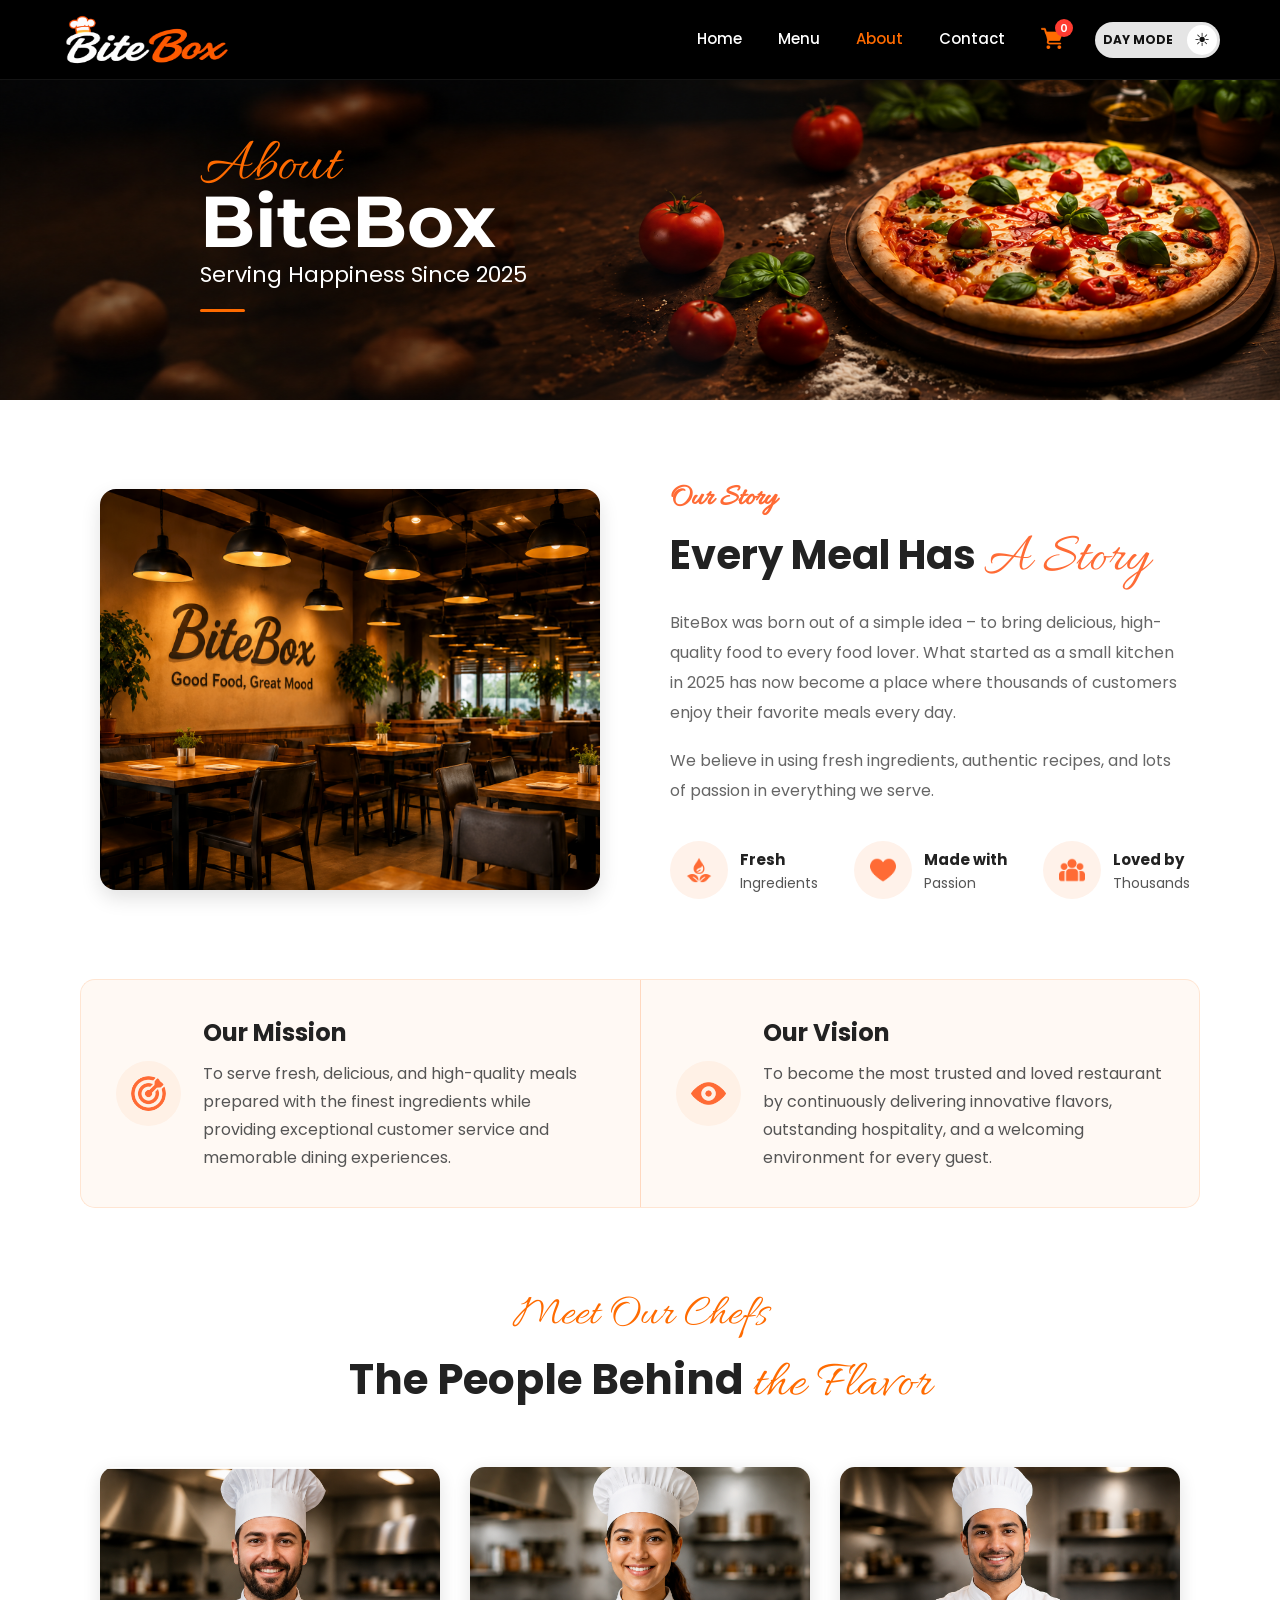
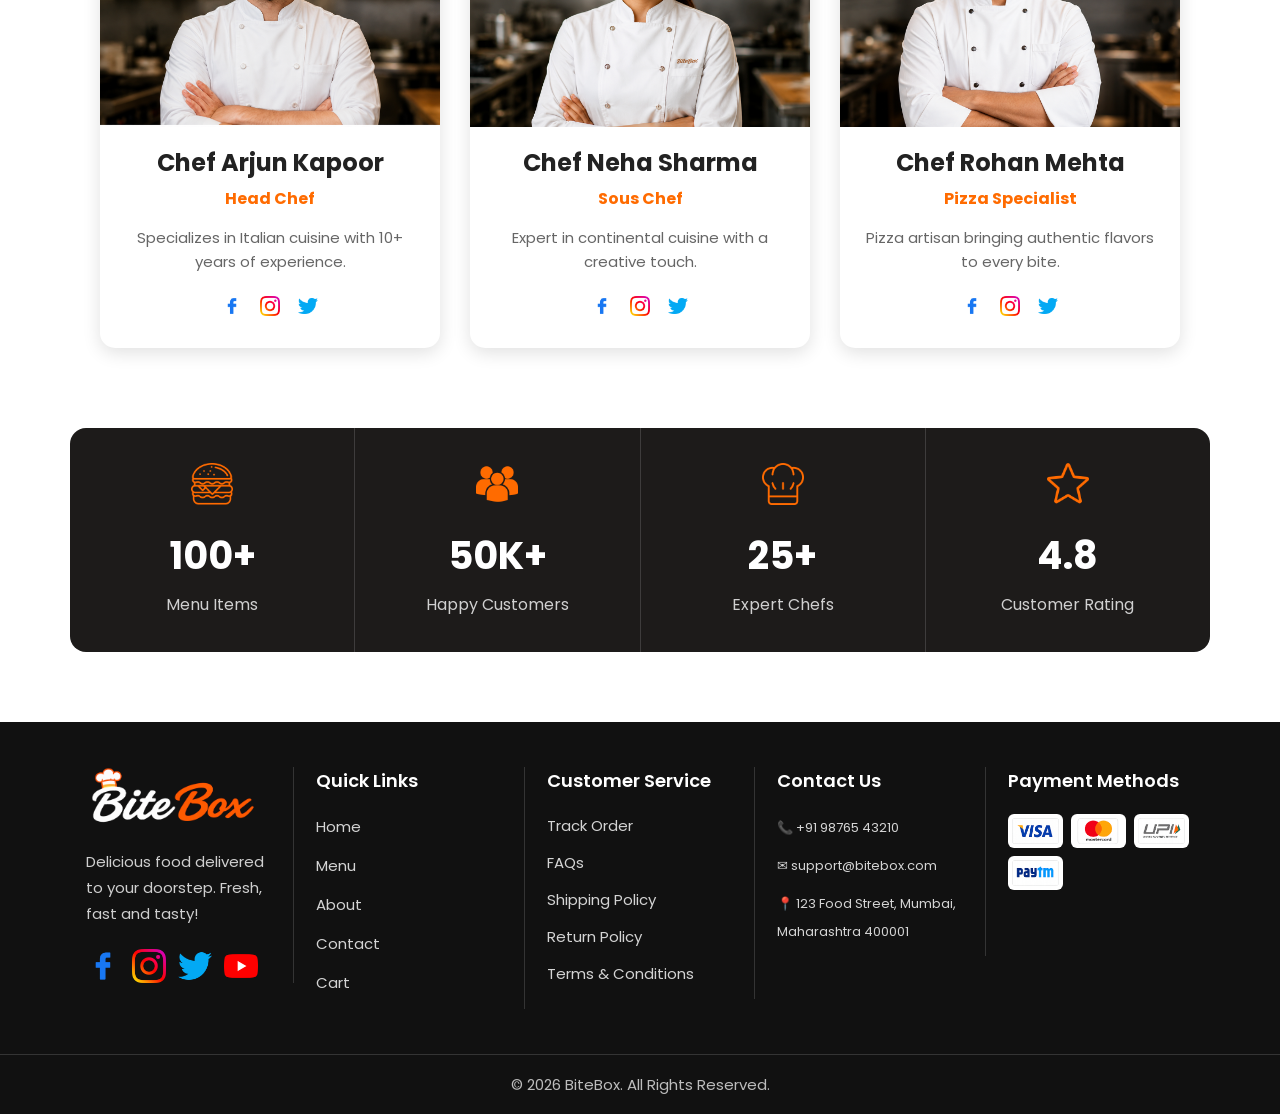
==== commit 7db59a22: "BiteBoxV2 | Remaining JS implementation" ====
--- a/about.html
+++ b/about.html
@@ -1,214 +1,230 @@
 <!DOCTYPE html>
 <html lang="en">
+
 <head>
-  <link rel="preconnect" href="https://fonts.googleapis.com">
-    <link rel="preconnect" href="https://fonts.gstatic.com" crossorigin>
-    <link href="https://fonts.googleapis.com/css2?family=Great+Vibes&family
-    =Montserrat:wght@400;600;700;800&family=Pacifico&family=Poppins:wght@300;
-    400;500;600;700&display=swap" rel="stylesheet">
-
     <meta charset="UTF-8">
     <meta name="viewport" content="width=device-width, initial-scale=1.0">
-    <title>Menu - BiteBox</title>
-
+    <title>About - BiteBox</title>
     <link rel="stylesheet" href="css/style.css">
+    <link rel="preconnect" href="https://fonts.googleapis.com">
+    <link rel="preconnect" href="https://fonts.gstatic.com" crossorigin>
+    <link href="https://fonts.googleapis.com/css2?family=Great+Vibes&family=Montserrat:wght@400;600;700;800&family=Pacifico&family=Poppins:wght@300;400;500;600;700&display=swap" rel="stylesheet">
+    <link href="https://fonts.googleapis.com/css2?family=Allura&display=swap" rel="stylesheet">
 </head>
+
 <body>
-   <header>
-  <img src="assets/images/logo.png" alt="BiteBox Logo" class="logo" />
-  <nav>
-    <a href="index.html" class="active">Home</a>
-    <a href="menu.html">Menu</a>
-    <a href="about.html">About</a>
-    <a href="contact.html">Contact</a>
-    <a href="cart.html" class="cart-icon">
-      <img src="assets/icons/cart.png" alt="Cart" width="22" height="22" />
-    </a>
-  </nav>
-</header>
-
-
-  <section id="about-hero">
-    <div class="hero-content">
-        <h2>About BiteBox</h2>
-        <p> Serving Happiness Since 2025 </p>
-    </div>
-</section>
-
-<section id="story">
-    <article>
-        <img src="assets/images/restaurant.png" alt="Restaurant" width="500" />
-        <div class="story-content">
-            <small>Our Story</small>
-            <h2>Every Meal Has <span>A Story</span></h2>
-            <p>BiteBox was founded with a simple goal — to serve fresh, delicious food using quality ingredients and authentic recipes.</p>
-            <p>What started as a small kitchen has now grown into a trusted food destination loved by thousands of happy customers.</p>
-            <div class="story-features">
-                <article>
-                    <img src="assets/icons/fresh.png" width="45" alt="Fresh" />
-                    <h4>Fresh Ingredients</h4>
-                </article>
-                <article>
-                    <img src="assets/icons/heart.png" width="45" alt="Heart" />
-                    <h4>Made with Passion</h4>
-                </article>
-                <article>
-                    <img src="assets/icons/stat-customer.png" width="45" alt="Customers" />
-                    <h4>Loved by Thousands</h4>
-                </article>
-            </div>
-        </div>
-    </article>
-</section>
-
-<section id="mission-vision">
-    <h2>Our Mission &amp; Vision</h2>
-    <div>
+    <!-- ====== HEADER ====== -->
+    <header id="header">
+        <img src="assets/images/logo.png" alt="BiteBox Logo" class="logo">
+        <nav>
+            <a href="index.html">Home</a>
+            <a href="menu.html">Menu</a>
+            <a href="about.html" class="active">About</a>
+            <a href="contact.html">Contact</a>
+            <a href="cart.html" class="cart-icon">
+                <span class="cart-wrapper">
+                    <img src="assets/icons/cart.png" alt="Cart Icon" width="22" height="22">
+                    <span id="cart-count">0</span>
+                </span>
+            </a>
+            <button type="button" id="theme-toggle" class="theme-toggle">
+                <span class="theme-icon">☀</span>
+                <span class="theme-text">DAY MODE</span>
+            </button>
+        </nav>
+    </header>
+
+    <!-- ====== ABOUT HERO ====== -->
+    <section id="about-hero">
+        <div class="hero-content">
+            <h2><span>About</span><br>BiteBox</h2>
+            <p>Serving Happiness Since 2025</p>
+            <hr>
+        </div>
+    </section>
+
+    <!-- ====== OUR STORY ====== -->
+    <section id="story">
         <article>
-            <img src="assets/icons/mission.png" alt="Mission" width="65" />
-            <div>
-                <h3>Our Mission</h3>
-                <p>To serve fresh, delicious food using quality ingredients and authentic recipes, while delivering an unforgettable dining experience to every customer.</p>
+            <img src="assets/images/restaurant.png" alt="Restaurant">
+            <div class="story-content">
+                <small>Our Story</small>
+                <h2>Every Meal Has <span>A Story</span></h2>
+                <p>BiteBox was born out of a simple idea – to bring delicious, high-quality food to every food lover. What started as a small kitchen in 2025 has now become a place where thousands of customers enjoy their favorite meals every day.</p>
+                <p>We believe in using fresh ingredients, authentic recipes, and lots of passion in everything we serve.</p>
+                <div class="story-features">
+                    <article>
+                        <div class="feature-icon">
+                            <img src="assets/icons/fresh.png" alt="Fresh" width="26">
+                        </div>
+                        <div>
+                            <h4>Fresh</h4>
+                            <p>Ingredients</p>
+                        </div>
+                    </article>
+                    <article>
+                        <div class="feature-icon">
+                            <img src="assets/icons/heart.png" alt="Heart" width="26">
+                        </div>
+                        <div>
+                            <h4>Made with</h4>
+                            <p>Passion</p>
+                        </div>
+                    </article>
+                    <article>
+                        <div class="feature-icon">
+                            <img src="assets/icons/group.png" alt="Customers" width="26">
+                        </div>
+                        <div>
+                            <h4>Loved by</h4>
+                            <p>Thousands</p>
+                        </div>
+                    </article>
+                </div>
             </div>
         </article>
-        <article>
-            <img src="assets/icons/vision.png" alt="Vision" width="65" />
-            <div>
-                <h3>Our Vision</h3>
-                <p>To become the most loved and trusted food destination, bringing people together through the joy of great food and exceptional service.</p>
-            </div>
-        </article>
-    </div>
-</section>
-
-
-<section id="chefs">
-    <small>Our Team</small>
-    <h2>Meet Our <span>Chefs</span></h2>
-    <div>
-        <article>
-            <img src="assets/images/chef1.png" alt="Chef Arjun Kapoor" width="250" />
-            <h3>Chef Arjun Kapoor</h3>
-            <h4>Head Chef</h4>
-            <p>Specializes in Italian cuisine with 10+ years of experience.</p>
-            <div class="chef-social">
-                <img src="assets/icons/facebook.png" alt="Facebook" width="20" />
-                <img src="assets/icons/instagram.png" alt="Instagram" width="20" />
-                <img src="assets/icons/twitter.png" alt="Twitter" width="20" />
-            </div>
-        </article>
-
-        <article>
-            <img src="assets/images/chef2.png" alt="Chef Neha Sharma" width="250" />
-            <h3>Chef Neha Sharma</h3>
-            <h4>Sous Chef</h4>
-            <p>Expert in continental and fusion dishes with a creative touch.</p>
-            <div class="chef-social">
-                <img src="assets/icons/facebook.png" alt="Facebook" width="20" />
-                <img src="assets/icons/instagram.png" alt="Instagram" width="20" />
-                <img src="assets/icons/twitter.png" alt="Twitter" width="20" />
-            </div>
-        </article>
-
-        <article>
-            <img src="assets/images/chef3.png" alt="Chef Rohan Mehta" width="250" />
-            <h3>Chef Rohan Mehta</h3>
-            <h4>Pizza Specialist</h4>
-            <p>Pizza artisan bringing authentic flavors to every bite.</p>
-            <div class="chef-social">
-                <img src="assets/icons/facebook.png" alt="Facebook" width="20" />
-                <img src="assets/icons/instagram.png" alt="Instagram" width="20" />
-                <img src="assets/icons/twitter.png" alt="Twitter" width="20" />
-            </div>
-        </article>
-    </div>
-</section>
-
-<section id="statistics">
-    <h2>Restaurant Statistics</h2>
-    <div>
-        <article>
-            <img src="assets/icons/stat-star.png" alt="Experience" width="42" />
-            <h3>10+</h3>
-            <p>Years of Experience</p>
-        </article>
-        <article>
-            <img src="assets/icons/stat-customer.png" alt="Customers" width="42" />
-            <h3>50K+</h3>
-            <p>Happy Customers</p>
-        </article>
-        <article>
-            <img src="assets/icons/menu-stat.png" alt="Dishes" width="42" />
-            <h3>100+</h3>
-            <p>Delicious Dishes</p>
-        </article>
-        <article>
-            <img src="assets/icons/stat-chef.png" alt="Chefs" width="42" />
-            <h3>25+</h3>
-            <p>Expert Chefs</p>
-        </article>
-    </div>
-</section>   
-
-<footer>
-  <div class="footer-container">
-    <!-- Column 1: Logo & Social -->
-    <section>
-      <img src="assets/images/logo.png" alt="BiteBox Logo" />
-      <p>Delicious food delivered to your doorstep. Fresh, fast and tasty!</p>
-      <div class="footer-socials">
-        <a href="#"><img src="assets/icons/facebook.png" alt="Facebook" /></a>
-        <a href="#"><img src="assets/icons/instagram.png" alt="Instagram" /></a>
-        <a href="#"><img src="assets/icons/twitter.png" alt="Twitter" /></a>
-        <a href="#"><img src="assets/icons/youtube.png" alt="YouTube" /></a>
-      </div>
-    </section>
-
-    <!-- Column 2: Quick Links -->
-    <section>
-      <h3>Quick Links</h3>
-      <ul>
-        <li><a href="index.html">Home</a></li>
-        <li><a href="menu.html">Menu</a></li>
-        <li><a href="about.html">About</a></li>
-        <li><a href="contact.html">Contact</a></li>
-        <li><a href="cart.html">Cart</a></li>
-      </ul>
-    </section>
-
-    <!-- Column 3: Customer Service -->
-    <section>
-      <h3>Customer Service</h3>
-      <ul>
-        <li>Track Order</li>
-        <li>FAQs</li>
-        <li>Shipping Policy</li>
-        <li>Return Policy</li>
-        <li>Terms &amp; Conditions</li>
-      </ul>
-    </section>
-
-    <!-- Column 4: Contact Us -->
-    <section>
-      <h3>Contact Us</h3>
-      <p>📞 +91 98765 43210</p>
-      <p>✉ support@bitebox.com</p>
-      <p>📍 123 Food Street, Mumbai, Maharashtra 400001</p>
-    </section>
-
-    <!-- Column 5: Payment Methods -->
-    <section>
-      <h3>Payment Methods</h3>
-      <div class="payment-icons">
-        <img src="assets/images/visa.png" alt="Visa" />
-        <img src="assets/images/mastercard.png" alt="MasterCard" />
-        <img src="assets/images/upi.png" alt="UPI" />
-        <img src="assets/images/paytm.png" alt="Paytm" />
-      </div>
-    </section>
-  </div>
-
-  <p>© 2026 BiteBox. All Rights Reserved.</p>
-</footer>
+    </section>
+
+    <!-- ====== MISSION & VISION ====== -->
+    <section id="mission-vision">
+        <div>
+            <article>
+                <img src="assets/icons/mission.png" alt="Mission" width="55" height="55">
+                <div>
+                    <h3>Our Mission</h3>
+                    <p>To serve fresh, delicious, and high-quality meals prepared with the finest ingredients while providing exceptional customer service and memorable dining experiences.</p>
+                </div>
+            </article>
+            <article>
+                <img src="assets/icons/vision.png" alt="Vision" width="55" height="55">
+                <div>
+                    <h3>Our Vision</h3>
+                    <p>To become the most trusted and loved restaurant by continuously delivering innovative flavors, outstanding hospitality, and a welcoming environment for every guest.</p>
+                </div>
+            </article>
+        </div>
+    </section>
+
+    <!-- ====== CHEFS ====== -->
+    <section id="chefs">
+        <small>Meet Our Chefs</small>
+        <h2>The People Behind <span>the Flavor</span></h2>
+        <div>
+            <article>
+                <img src="assets/images/chef1.png" alt="Chef Arjun Kapoor">
+                <h3>Chef Arjun Kapoor</h3>
+                <h4>Head Chef</h4>
+                <p>Specializes in Italian cuisine with 10+ years of experience.</p>
+                <div class="chef-social">
+                    <a href="#"><img src="assets/icons/facebook.png" alt="Facebook" width="20" height="20"></a>
+                    <a href="#"><img src="assets/icons/instagram.png" alt="Instagram" width="20" height="20"></a>
+                    <a href="#"><img src="assets/icons/twitter.png" alt="Twitter" width="20" height="20"></a>
+                </div>
+            </article>
+            <article>
+                <img src="assets/images/chef2.png" alt="Chef Neha Sharma">
+                <h3>Chef Neha Sharma</h3>
+                <h4>Sous Chef</h4>
+                <p>Expert in continental cuisine with a creative touch.</p>
+                <div class="chef-social">
+                    <a href="#"><img src="assets/icons/facebook.png" alt="Facebook" width="20" height="20"></a>
+                    <a href="#"><img src="assets/icons/instagram.png" alt="Instagram" width="20" height="20"></a>
+                    <a href="#"><img src="assets/icons/twitter.png" alt="Twitter" width="20" height="20"></a>
+                </div>
+            </article>
+            <article>
+                <img src="assets/images/chef3.png" alt="Chef Rohan Mehta">
+                <h3>Chef Rohan Mehta</h3>
+                <h4>Pizza Specialist</h4>
+                <p>Pizza artisan bringing authentic flavors to every bite.</p>
+                <div class="chef-social">
+                    <a href="#"><img src="assets/icons/facebook.png" alt="Facebook" width="20" height="20"></a>
+                    <a href="#"><img src="assets/icons/instagram.png" alt="Instagram" width="20" height="20"></a>
+                    <a href="#"><img src="assets/icons/twitter.png" alt="Twitter" width="20" height="20"></a>
+                </div>
+            </article>
+        </div>
+    </section>
+
+    <!-- ====== STATISTICS ====== -->
+    <section id="statistics">
+        <div>
+            <article>
+                <img src="assets/icons/menu-stat.png" alt="Menu Items" width="45" height="45">
+                <h3>100+</h3>
+                <p>Menu Items</p>
+            </article>
+            <article>
+                <img src="assets/icons/stat-customer.png" alt="Happy Customers" width="45" height="45">
+                <h3>50K+</h3>
+                <p>Happy Customers</p>
+            </article>
+            <article>
+                <img src="assets/icons/stat-chef.png" alt="Expert Chefs" width="45" height="45">
+                <h3>25+</h3>
+                <p>Expert Chefs</p>
+            </article>
+            <article>
+                <img src="assets/icons/stat-star.png" alt="Customer Rating" width="45" height="45">
+                <h3>4.8</h3>
+                <p>Customer Rating</p>
+            </article>
+        </div>
+    </section>
+
+    <!-- ====== FOOTER ====== -->
+    <footer>
+        <div class="footer-container">
+            <section>
+                <img src="assets/images/logo.png" alt="BiteBox Logo" width="180">
+                <p>Delicious food delivered to your doorstep. Fresh, fast and tasty!</p>
+                <div class="footer-socials">
+                    <a href="#"><img src="assets/icons/facebook.png" alt="Facebook" width="35" height="35"></a>
+                    <a href="#"><img src="assets/icons/instagram.png" alt="Instagram" width="35" height="35"></a>
+                    <a href="#"><img src="assets/icons/twitter.png" alt="Twitter" width="35" height="35"></a>
+                    <a href="#"><img src="assets/icons/youtube.png" alt="YouTube" width="35" height="35"></a>
+                </div>
+            </section>
+            <section>
+                <h3>Quick Links</h3>
+                <ul>
+                    <li><a href="index.html">Home</a></li>
+                    <li><a href="menu.html">Menu</a></li>
+                    <li><a href="about.html">About</a></li>
+                    <li><a href="contact.html">Contact</a></li>
+                    <li><a href="cart.html">Cart</a></li>
+                </ul>
+            </section>
+            <section>
+                <h3>Customer Service</h3>
+                <ul>
+                    <li>Track Order</li>
+                    <li>FAQs</li>
+                    <li>Shipping Policy</li>
+                    <li>Return Policy</li>
+                    <li>Terms & Conditions</li>
+                </ul>
+            </section>
+            <section>
+                <h3>Contact Us</h3>
+                <p>📞 +91 98765 43210</p>
+                <p>✉ support@bitebox.com</p>
+                <p>📍 123 Food Street, Mumbai, Maharashtra 400001</p>
+            </section>
+            <section>
+                <h3>Payment Methods</h3>
+                <div class="payment-icons">
+                    <img src="assets/images/visa.png" alt="Visa">
+                    <img src="assets/images/mastercard.png" alt="MasterCard">
+                    <img src="assets/images/upi.png" alt="UPI">
+                    <img src="assets/images/paytm.png" alt="Paytm">
+                </div>
+            </section>
+        </div>
+        <p>© 2026 BiteBox. All Rights Reserved.</p>
+    </footer>
+
+    <script src="js/script.js"></script>
 </body>
+
 </html>
--- a/css/style.css
+++ b/css/style.css
@@ -1,18 +1,12 @@
-*{
-
-    margin: 0;
-
-    padding: 0;
-
-    box-sizing: border-box;
-
-    font-family: Arial, Helvetica, sans-serif;
-
-}
-
-	
-/* Website Header */
- 
+/* Global Website Styling */
+* {
+  margin: 0;
+  padding: 0;
+  box-sizing: border-box;
+  font-family: "Poppins", sans-serif;
+}
+
+/* ====== HEADER ====== */
 header {
   width: 100%;
   height: 80px;
@@ -27,8 +21,6 @@
   z-index: 1000;
 }
 
-
-/* Website Logo */
 .logo {
   width: 170px;
   height: 50px;
@@ -39,6 +31,7 @@
   align-items: center;
   gap: 28px;
 }
+
 header nav a {
   display: flex;
   align-items: center;
@@ -51,262 +44,1107 @@
   font-weight: 500;
   border-bottom: 3px solid transparent;
 }
+
 .cart-icon img {
   display: block;
   width: 22px;
   height: 22px;
 }
 
+.cart-icon:hover img {
+  transform: scale(1.1);
+}
+
 header nav a:hover {
   color: #ff6b00;
 }
 
-/* Active Navigation Link */
 nav a.active {
   color: #ff6b00;
 }
-/* Home Hero Section */
-
-
-#home-hero{
- 
-    background-image: url("../assets/images/home-hero.png");
- 
-    background-repeat: no-repeat;
- 
-    background-position: center;
- 
-    background-size: cover;
- 
-    height: 650px;
- 
-    padding: 55px 80px;
- 
-}
-
-
-
-#home-hero h1{
-    color: white;
-    font-family: "Montserrat", sans-serif;
-    font-size: 53px;
-    font-weight: 800;
-    line-height: 58px;
-    width: 650px;
-    margin-bottom: 20px;
-}
- 
-#home-hero h1 span{
-    color: #F5A300;
-}
-
-
-
-	
-/* Home Hero Description */
- 
-#home-hero p{
- 
-    color: white;
- 
-    font-size: 18px;
- 
-    line-height: 28px;
- 
-    width: 420px;
- 
-    margin-bottom: 35px;
- 
-}   
-
-/* Hero Buttons */
-
-.hero-buttons{
-    margin-top: 35px;
-}
-
-.hero-buttons a{
-    display: inline-block;
-    min-width: 180px;
-    padding: 15px 30px;
-    text-align: center;
-    text-decoration: none;
-    font-size: 18px;
-    font-weight: 600;
-    border-radius: 6px;
-    transition: 0.3s;
-}
-
-.order-btn{
-
-    background-color: #F44336;
-
-    color: white;
-
-    margin-right: 15px;
-
-}
-
-.menu-btn{
-
-    background-color: transparent;
-
-    color: white;
-
-    border: 2px solid white;
-
-}
-
-.order-btn:hover{
-
-    background-color: #D32F2F;
-
-}
-
-.menu-btn:hover{
-
-    background-color: white;
-
-    color: #222;
-
-}
-/*menu page*/
-
-#menu-hero{
-    background-image: url("../assets/images/menu-hero.png");
-
-    background-repeat: no-repeat;
-
-    background-position: center;
-
-    background-size: cover;
-
-    height: 320px;
-    text-align: center;
-    padding-top: 65px;
-}
-
-#menu-hero h1{
-    font-family: "Great Vibes", cursive;
-   font-size:56px;
-   line-height:60px;
-
-    font-weight: 400;
-
-    color: white;
-
-    text-align: center;
-
-    text-shadow: 2px 2px 8px rgba(0,0,0,0.5);
-
-    margin-bottom: 10px;
-}
-
-#menu-hero p{
-    color: white;
-
-    font-size: 20px;
-
-    line-height: 34px;
-
-    width: 700px;
-
-    text-align: center;
-
-    margin: 0 auto 35px;
-}
-
-/* Browse Categories Section */
-/* Browse Categories Section */
-
-#categories{
-    background-color:#ffffff;
-    padding:60px 30px;
-    text-align:center;
-}
-
-/* Section Heading */
-#categories h2{
-    font-size:42px;
-    font-weight:700;
-    color:#222222;
-    margin-bottom:45px;
-}
-
-#categories h2 span{
-    display:inline-block;
-    width:70px;
-    height:3px;
-    background:#ff3b30;
-    vertical-align:middle;
-    margin:10px 50px;
-    position:relative;
-}
-
-#categories h2 span::before{
-    content:"";
-    width:8px;
-    height:8px;
-    background:#ff3b30;
-    border-radius:50%;
-    position:absolute;
-    top:-2px;
-}
-
-#categories h2 span:first-child::before{
-    right:-12px;
-}
-
-#categories h2 span:last-child::before{
-    left:-12px;
-}
-
-/* Categories Container */
-#categories div{
-    display:flex;
-    justify-content:center;
-    align-items:flex-start;
-    flex-wrap:wrap;
-    gap:55px;
-}
-/* Category Item */
-#categories article{
-    text-align:center;
-}
-
-/* Category Icon */
-
-#categories article img{
-    width:100px;
-    height:90px;
-    padding:10px;
-    background:#ffffff;
-    border:2px solid #f2f2f2;
-    border-radius:50%;
-    object-fit:contain;
-    box-shadow:0 4px 12px rgba(0,0,0,0.12);
-    margin-bottom:15px;
-}
-
-/* Category Name */
-
-#categories article h3{
-    font-size:20px;
-    font-weight:600;
-    color:#333333;
-}
-
-/* Hover Effect */
-
-#categories article img:hover{
-    box-shadow:0 8px 18px rgba(0,0,0,0.18);
-}
-/* ========== CONTACT PAGE ========== */
-
-/* Contact Information */
+
+/* ====== CART WRAPPER ====== */
+.cart-wrapper {
+  position: relative;
+  display: inline-flex;
+  align-items: center;
+  justify-content: center;
+}
+
+#cart-count {
+  position: absolute;
+  top: -8px;
+  right: -10px;
+  width: 18px;
+  height: 18px;
+  background: #ff3b30;
+  color: white;
+  border-radius: 50%;
+  font-size: 11px;
+  font-weight: 600;
+  display: flex;
+  align-items: center;
+  justify-content: center;
+}
+
+/* ====== THEME TOGGLE ====== */
+.theme-toggle {
+  width: 125px;
+  height: 36px;
+  border: none;
+  border-radius: 20px;
+  background-color: #e5e5e5;
+  position: relative;
+  padding: 3px;
+  cursor: pointer;
+  display: flex;
+  align-items: center;
+  box-sizing: border-box;
+  overflow: hidden;
+}
+
+.theme-text {
+  position: absolute;
+  left: 8px;
+  right: 38px;
+  font-size: 12px;
+  font-weight: 700;
+  color: #111111;
+  white-space: nowrap;
+  text-align: left;
+  transition: all 0.35s ease-in-out;
+}
+
+.theme-icon {
+  position: absolute;
+  top: 3px;
+  left: 92px;
+  width: 30px;
+  height: 30px;
+  border-radius: 50%;
+  background-color: white;
+  display: flex;
+  align-items: center;
+  justify-content: center;
+  font-size: 18px;
+  color: #111111;
+  transition: transform 0.35s ease-in-out;
+  z-index: 2;
+}
+
+.dark-theme .theme-icon {
+  transform: translateX(-89px);
+}
+
+.dark-theme .theme-text {
+  left: 38px;
+  right: 8px;
+  text-align: right;
+}
+
+.theme-toggle:hover .theme-icon {
+  transform: scale(1.05);
+}
+
+.dark-theme .theme-toggle:hover .theme-icon {
+  transform: translateX(-89px) scale(1.05);
+}
+
+/* ====== HOME HERO ====== */
+#home-hero {
+  background-image: url("../assets/images/home-hero.png");
+  background-repeat: no-repeat;
+  background-position: center right;
+  background-size: cover;
+  height: 430px;
+  padding: 55px 80px;
+}
+
+#home-hero h1 {
+  color: white;
+  font-family: "Montserrat", sans-serif;
+  font-size: 52px;
+  font-weight: 800;
+  line-height: 58px;
+  width: 650px;
+  margin-bottom: 20px;
+}
+
+#home-hero h1 span {
+  color: #f5a300;
+}
+
+#home-hero p {
+  color: white;
+  font-size: 18px;
+  line-height: 28px;
+  width: 420px;
+  margin-bottom: 35px;
+}
+
+.hero-buttons {
+  margin-top: 25px;
+}
+
+.hero-buttons a {
+  display: inline-block;
+  min-width: 180px;
+  padding: 15px 30px;
+  text-align: center;
+  text-decoration: none;
+  font-size: 18px;
+  font-weight: 600;
+  border-radius: 6px;
+  transition: 0.3s;
+}
+
+.order-btn {
+  background-color: #f44336;
+  color: white;
+  margin-right: 0;
+  width: 250px;
+  border: 2px solid white;
+}
+
+.menu-btn {
+  background-color: transparent;
+  color: white;
+  border: 2px solid white;
+  width: 250px;
+  margin-left: 20px;
+}
+
+.order-btn:hover {
+  background-color: #d32f2f;
+}
+
+.menu-btn:hover {
+  background-color: white;
+  color: #222;
+}
+
+/* ====== FEATURES ====== */
+#features {
+  background-color: #ffffff;
+  padding: 45px 25px;
+  display: flex;
+  flex-wrap: wrap;
+  justify-content: center;
+}
+
+#features h2 {
+  width: 100%;
+  text-align: center;
+  font-size: 42px;
+  font-weight: 700;
+  color: #222222;
+  margin-bottom: 40px;
+  position: relative;
+}
+
+#features h2::after {
+  content: "";
+  display: block;
+  width: 70px;
+  height: 3px;
+  background-color: #ff6b00;
+  margin: 10px auto 0;
+}
+
+#features article {
+  width: 300px;
+  padding: 0 15px;
+  display: flex;
+  align-items: center;
+  border-right: 1px solid #e5e5e5;
+}
+
+#features article:last-child {
+  border-right: none;
+}
+
+#features article img {
+  width: 55px;
+  height: 55px;
+  margin-right: 20px;
+  flex-shrink: 0;
+}
+
+#features article div {
+  flex: 1;
+}
+
+#features article h3 {
+  font-size: 18px;
+  font-weight: 700;
+  color: #000000;
+  margin-bottom: 6px;
+}
+
+#features article p {
+  font-size: 16px;
+  color: #3a3939;
+  line-height: 21px;
+  margin: 0;
+}
+
+/* ====== POPULAR DISHES ====== */
+#popular-dishes {
+  background-color: #ffffff;
+  padding: 60px 30px;
+  display: flex;
+  flex-wrap: wrap;
+  justify-content: center;
+  gap: 18px;
+}
+
+#popular-dishes h2 {
+  width: 100%;
+  text-align: center;
+  font-size: 42px;
+  font-weight: 700;
+  color: #222222;
+  margin-bottom: 22px;
+  position: relative;
+}
+
+#popular-dishes h2::after {
+  content: "";
+  display: block;
+  width: 70px;
+  height: 3px;
+  background-color: #ff6b00;
+  margin: 10px auto 0;
+}
+
+#popular-dishes article {
+  width: 225px;
+  background-color: #ffffff;
+  border-radius: 14px;
+  overflow: hidden;
+  box-shadow: 0 3px 12px rgba(0, 0, 0, 0.12);
+}
+
+#popular-dishes article img {
+  width: 100%;
+  height: 135px;
+  object-fit: cover;
+  display: block;
+}
+
+#popular-dishes article h3 {
+  font-size: 18px;
+  font-weight: 700;
+  color: #222222;
+  margin: 10px 12px 6px;
+}
+
+#popular-dishes .details {
+  display: flex;
+  justify-content: space-between;
+  align-items: center;
+  padding: 0 12px 10px;
+}
+
+#popular-dishes .ratings {
+  color: #f5b301;
+  font-size: 18px;
+  font-weight: 600;
+  margin: 0;
+}
+
+#popular-dishes .ratings small {
+  color: #666666;
+  font-size: 12px;
+}
+
+#popular-dishes .price {
+  color: #f44336;
+  font-size: 20px;
+  font-weight: 700;
+  margin: 0;
+}
+
+#popular-dishes article:hover {
+  box-shadow: 0 8px 22px rgba(0, 0, 0, 0.18);
+}
+
+/* ====== OFFER ====== */
+#offer {
+  width: 95%;
+  height: 250px;
+  margin: 40px auto;
+  padding: 28px 55px;
+  box-sizing: border-box;
+  background-image: url("../assets/images/offer-banner.png");
+  background-repeat: no-repeat;
+  background-size: 100% 100%;
+  background-position: center;
+  border-radius: 20px;
+}
+
+.offer-content {
+  width: 38%;
+}
+
+.offer-content h2 {
+  font-size: 34px;
+  font-weight: 800;
+  color: #ffffff;
+  line-height: 1.15;
+  margin-bottom: 15px;
+}
+
+.offer-content h2 span {
+  background: linear-gradient(
+    180deg,
+    #ffffff 0%,
+    #fff9d8 25%,
+    #ffe47a 55%,
+    #ffc107 80%,
+    #ff9800 100%
+  );
+  -webkit-background-clip: text;
+  -webkit-text-fill-color: transparent;
+  background-clip: text;
+}
+
+.offer-content p {
+  font-size: 18px;
+  color: #ffffff;
+  line-height: 1.5;
+  margin-bottom: 10px;
+}
+
+.offer-content strong {
+  color: #ffb400;
+}
+
+.offer-content a {
+  display: inline-block;
+  margin-top: 8px;
+  padding: 12px 32px;
+  background: #ff3b30;
+  color: #ffffff;
+  text-decoration: none;
+  font-size: 17px;
+  font-weight: 600;
+  border-radius: 8px;
+  width: 200px;
+  text-align: center;
+}
+
+.offer-content a:hover {
+  background-color: #d32f2f;
+}
+
+/* ====== REVIEWS ====== */
+#reviews {
+  background: #ffffff;
+  padding: 20px 30px 40px;
+  display: flex;
+  flex-wrap: wrap;
+  justify-content: center;
+  gap: 22px;
+}
+
+#reviews h2 {
+  width: 100%;
+  text-align: center;
+  font-size: 42px;
+  font-weight: 700;
+  color: #222222;
+  margin-bottom: 30px;
+  position: relative;
+}
+
+#reviews h2::after {
+  content: "";
+  display: block;
+  width: 70px;
+  height: 3px;
+  background: #ff6b00;
+  margin: 10px auto 0;
+}
+
+#reviews article {
+  width: 330px;
+  background: #ffffff;
+  padding: 25px 20px 18px;
+  border-radius: 12px;
+  box-shadow: 0 3px 12px rgba(0, 0, 0, 0.12);
+  position: relative;
+}
+
+#reviews article::before {
+  content: "❝";
+  position: absolute;
+  top: -14px;
+  left: 18px;
+  font-size: 42px;
+  color: #ff3b30;
+  background: #ffffff;
+  line-height: 1;
+  padding: 0 4px;
+}
+
+#reviews article > p {
+  font-size: 15px;
+  color: #444444;
+  line-height: 22px;
+  margin: 0 0 14px;
+}
+
+#reviews .customer {
+  display: flex;
+  align-items: center;
+}
+
+#reviews .customer img {
+  width: 46px;
+  height: 46px;
+  border-radius: 50%;
+  object-fit: cover;
+  margin-right: 10px;
+}
+
+#reviews .customer h3 {
+  font-size: 17px;
+  font-weight: 700;
+  color: #222222;
+  margin: 0 0 4px;
+}
+
+#reviews .customer span {
+  color: #f5b301;
+  font-size: 16px;
+}
+
+#reviews article:hover {
+  box-shadow: 0 8px 20px rgba(0, 0, 0, 0.18);
+}
+
+/* ====== NEWSLETTER ====== */
+#newsletter {
+  width: 100%;
+  margin-top: 50px;
+  margin-bottom: 0px;
+  padding: 10px 65px;
+  background: linear-gradient(to right, #f44336, #e53935, #d32f2f);
+  display: flex;
+  justify-content: space-between;
+  align-items: center;
+  box-sizing: border-box;
+}
+
+.newsletter-content {
+  display: flex;
+  align-items: center;
+  gap: 30px;
+}
+
+.newsletter-content img {
+  width: 55px;
+  height: 55px;
+  background: #ffffff;
+  border-radius: 50%;
+  padding: 8px;
+}
+
+.newsletter-content h2 {
+  font-size: 28px;
+  font-weight: 700;
+  color: #ffffff;
+  margin-bottom: 2px;
+  line-height: 1.1;
+}
+
+.newsletter-content p {
+  font-size: 15px;
+  color: #ffeaea;
+  line-height: 20px;
+  margin: 0;
+}
+
+.newsletter-form {
+  display: flex;
+  align-items: center;
+}
+
+.newsletter-form input {
+  width: 300px;
+  height: 38px;
+  border: none;
+  outline: none;
+  padding: 0 14px;
+  font-size: 14px;
+  border-radius: 4px 0 0 4px;
+}
+
+.newsletter-form button {
+  height: 38px;
+  padding: 0 24px;
+  border: none;
+  background: #111111;
+  color: #ffffff;
+  font-size: 14px;
+  font-weight: 600;
+  cursor: pointer;
+  border-radius: 0 4px 4px 0;
+}
+
+.newsletter-image img {
+  width: 140px;
+  height: auto;
+  display: block;
+}
+
+.newsletter-form button:hover {
+  background: #000000;
+}
+
+/* ====== MENU HERO ====== */
+#menu-hero {
+  background-image: url("../assets/images/menu-hero.png");
+  background-repeat: no-repeat;
+  background-position: center;
+  background-size: cover;
+  height: 320px;
+  padding: 50px 80px;
+  text-align: center;
+  padding-top: 55px;
+}
+
+#menu-hero h1 {
+  font-family: "Great Vibes", cursive;
+  font-size: 56px;
+  line-height: 60px;
+  font-weight: 400;
+  color: white;
+  text-align: center;
+  text-shadow: 2px 2px 8px rgba(0, 0, 0, 0.5);
+  margin-bottom: 10px;
+}
+
+#menu-hero p {
+  color: white;
+  font-size: 20px;
+  line-height: 34px;
+  width: 700px;
+  text-align: center;
+  margin: 0 auto 35px;
+}
+
+/* ====== CATEGORIES ====== */
+#categories {
+  background-color: #ffffff;
+  padding: 60px 30px;
+  text-align: center;
+  border-bottom: 2px solid #e5e5e5;
+}
+
+#categories h2 {
+  font-size: 42px;
+  font-weight: 700;
+  color: #222222;
+  margin-bottom: 45px;
+}
+
+#categories h2 span {
+  display: inline-block;
+  width: 70px;
+  height: 3px;
+  background: #ff3b30;
+  vertical-align: middle;
+  margin: 10px 50px;
+  position: relative;
+}
+
+#categories h2 span::before {
+  content: "";
+  width: 8px;
+  height: 8px;
+  background: #ff3b30;
+  border-radius: 50%;
+  position: absolute;
+  top: -2px;
+}
+
+#categories h2 span:first-child::before {
+  right: -12px;
+}
+
+#categories h2 span:last-child::before {
+  left: -12px;
+}
+
+#categories div {
+  display: flex;
+  justify-content: center;
+  align-items: flex-start;
+  flex-wrap: wrap;
+  gap: 55px;
+}
+
+#categories article {
+  text-align: center;
+}
+
+#categories article img {
+  width: 100px;
+  height: 90px;
+  padding: 10px;
+  background: #ffffff;
+  border: 2px solid #f2f2f2;
+  border-radius: 50%;
+  object-fit: contain;
+  box-shadow: 0 4px 12px rgba(0, 0, 0, 0.12);
+  margin-bottom: 15px;
+}
+
+#categories article h3 {
+  font-size: 20px;
+  font-weight: 600;
+  color: #333333;
+}
+
+#categories article img:hover {
+  box-shadow: 0 8px 18px rgba(0, 0, 0, 0.18);
+}
+
+/* ====== MENU SEARCH & CONTROLS ====== */
+.menu-search {
+  width: 340px;
+  height: 48px;
+  margin: 0;
+  display: flex;
+  align-items: center;
+  background-color: white;
+  border: 1px solid #ddd;
+  border-radius: 25px;
+  overflow: hidden;
+  box-shadow: 0 3px 10px rgba(0, 0, 0, 0.08);
+}
+
+.menu-search input {
+  flex: 1;
+  height: 100%;
+  padding: 0 18px;
+  border: none;
+  outline: none;
+  font-family: "Poppins", sans-serif;
+  font-size: 14px;
+  color: #333;
+  background-color: transparent;
+}
+
+.menu-search input::placeholder {
+  color: #777;
+}
+
+.menu-search button {
+  width: 52px;
+  height: 100%;
+  display: flex;
+  align-items: center;
+  justify-content: center;
+  border: none;
+  background-color: #ff4b2b;
+  cursor: pointer;
+}
+
+.menu-search button:hover {
+  background-color: #ac1f06;
+}
+
+.menu-search button img {
+  width: 20px;
+  height: 20px;
+  object-fit: contain;
+}
+
+.menu-controls {
+  display: flex;
+  align-items: center;
+  justify-content: center;
+  gap: 10px;
+  width: 100%;
+  margin: 30px auto;
+}
+
+#add-menu-btn {
+  width: 150px;
+  height: 44px;
+  padding: 0 15px;
+  background-color: #ff3b30;
+  color: white;
+  border: none;
+  border-radius: 8px;
+  font-size: 12px;
+  font-weight: 600;
+  cursor: pointer;
+  transition: 0.3s ease;
+}
+
+#add-menu-btn:hover {
+  background-color: #e62e25;
+  transform: translateY(-2px);
+}
+
+/* ====== MENU ITEMS ====== */
+#menu-items {
+  background: #ffffff;
+  padding: 60px 25px;
+  text-align: center;
+}
+
+#menu-items h2 {
+  font-size: 42px;
+  font-weight: 700;
+  color: #222222;
+  margin-bottom: 40px;
+}
+
+#menu-items h2 span {
+  display: inline-block;
+  width: 30px;
+  height: 3px;
+  background: #ff3b30;
+  margin: 0 15px;
+  position: relative;
+  vertical-align: middle;
+}
+
+#menu-items h2 span::before {
+  content: "";
+  width: 8px;
+  height: 8px;
+  background: #ff3b30;
+  border-radius: 50%;
+  position: absolute;
+  top: -2px;
+}
+
+#menu-items h2 span:first-child::before {
+  right: -12px;
+}
+
+#menu-items h2 span:last-child::before {
+  left: -12px;
+}
+
+#menu-items #menu-container {
+  display: flex;
+  justify-content: center;
+  flex-wrap: wrap;
+  gap: 18px;
+}
+
+#menu-items article {
+  width: 235px;
+  background: #ffffff;
+  border: 1px solid #ececec;
+  border-radius: 10px;
+  overflow: hidden;
+  box-shadow: 0 3px 10px rgba(0, 0, 0, 0.1);
+  text-align: left;
+  position: relative;
+  margin: 10px;
+}
+
+.tag {
+  position: absolute;
+  top: 8px;
+  left: 8px;
+  background: #e53935;
+  color: #ffffff;
+  padding: 4px 10px;
+  font-size: 11px;
+  font-weight: 600;
+  border-radius: 20px;
+}
+
+.spicy {
+  background: #ff5722;
+}
+
+#menu-items article img {
+  width: 100%;
+  height: 130px;
+  object-fit: cover;
+  display: block;
+}
+
+#menu-items article h3 {
+  font-size: 17px;
+  font-weight: 600;
+  color: #333333;
+  margin: 10px;
+}
+
+.rating {
+  margin: 0 10px 8px;
+  color: #f5b301;
+  font-size: 15px;
+}
+
+.rating small {
+  color: #666666;
+  font-size: 12px;
+}
+
+.price {
+  margin: 0 10px 12px;
+  font-size: 20px;
+  font-weight: 700;
+  color: #333333;
+}
+
+#menu-items article button {
+  width: calc(100% - 20px);
+  margin: 0 10px 12px;
+  padding: 9px 0;
+  background: #ffffff;
+  color: #ff4d4d;
+  border: 1px solid #ff4d4d;
+  border-radius: 6px;
+  cursor: pointer;
+  display: flex;
+  justify-content: center;
+  align-items: center;
+  gap: 8px;
+  font-size: 14px;
+  font-weight: 600;
+  transition: all 0.25s ease;
+}
+
+#menu-items article button img {
+  width: 14px;
+  height: 14px;
+}
+
+#menu-items article button:hover {
+  background: #ff4d4d;
+  color: #ffffff;
+  transform: translateY(-2px);
+  box-shadow: 0 5px 12px rgba(255, 77, 77, 0.25);
+}
+
+#menu-items article button:hover .cart {
+  filter: brightness(0) invert(1);
+}
+
+#menu-items article:hover {
+  box-shadow: 0 8px 18px rgba(0, 0, 0, 0.18);
+}
+
+#menu-items article .menu-actions {
+  position: absolute;
+  right: 20px;
+  bottom: 68px;
+  display: flex;
+  align-items: center;
+  gap: 12px;
+  margin: 0;
+}
+
+#menu-items article .menu-actions button {
+  width: auto;
+  height: auto;
+  margin: 0;
+  padding: 0;
+  border: none;
+  background: transparent;
+  border-radius: 0;
+  cursor: pointer;
+}
+
+#menu-items article .menu-actions button img {
+  width: 22px;
+  height: 22px;
+  object-fit: contain;
+}
+
+#menu-items article .menu-actions button:hover {
+  background: transparent;
+}
+
+/* ====== MENU MODAL ====== */
+.menu-modal {
+  display: none;
+  position: fixed;
+  inset: 0;
+  width: 100%;
+  height: 100%;
+  background: rgba(0, 0, 0, 0.55);
+  justify-content: center;
+  align-items: center;
+  z-index: 2000;
+}
+
+.menu-modal.show {
+  display: flex;
+}
+
+.menu-modal-content {
+  width: 90%;
+  max-width: 650px;
+  background: #ffffff;
+  border-radius: 10px;
+  padding: 28px 26px 24px;
+  box-sizing: border-box;
+  box-shadow: 0 10px 35px rgba(0, 0, 0, 0.25);
+  position: relative;
+}
+
+#menu-items .modal-header h2 {
+  margin: 0;
+  padding: 0;
+  font-size: 34px;
+  font-weight: 700;
+  color: red;
+  text-align: left;
+}
+
+#menu-form {
+  width: 100%;
+  padding: 10px;
+}
+
+#menu-form .form-row {
+  display: flex;
+  gap: 25px;
+  margin-bottom: 10px;
+}
+
+#menu-form .form-group {
+  flex: 1;
+  min-width: 0;
+}
+
+#menu-form .form-group label {
+  display: block;
+  margin-bottom: 10px;
+  margin-top: 20px;
+  font-size: 12px;
+  font-weight: 600;
+  text-align: left;
+  color: #333333;
+}
+
+#menu-form input {
+  width: 100%;
+  height: 40px;
+  padding: 8px 11px;
+  box-sizing: border-box;
+  border: 1px solid #d2d2d2;
+  border-radius: 6px;
+  outline: none;
+  background: #ffffff;
+  color: #333333;
+  font-family: "Poppins", sans-serif;
+  font-size: 12px;
+}
+
+#menu-form input::placeholder {
+  color: #888888;
+}
+
+#menu-form input:focus {
+  border-color: #ff3b30;
+  box-shadow: 0 0 4px rgba(255, 59, 48, 0.2);
+}
+
+.form-actions {
+  display: flex;
+  justify-content: flex-end;
+  align-items: center;
+  gap: 10px;
+  margin-top: 30px;
+}
+
+.form-actions button {
+  height: 38px;
+  padding: 0 18px;
+  border-radius: 6px;
+  font-family: "Poppins", sans-serif;
+  font-size: 12px;
+  font-weight: 600;
+  cursor: pointer;
+  transition: 0.2s ease;
+}
+
+#cancel-menu-form {
+  background: #ffffff;
+  color: #333333;
+  border: 1px solid #cccccc;
+}
+
+#cancel-menu-form:hover {
+  background: #f5f5f5;
+}
+
+#menu-form button[type="submit"] {
+  background: #ff3b30;
+  color: #ffffff;
+  border: 1px solid #ff3b30;
+}
+
+#menu-form button[type="submit"]:hover {
+  background: #e53935;
+  border-color: #e53935;
+}
+
+/* ====== CONTACT PAGE ====== */
+/* Contact Hero */
+#contact-hero {
+  background-image: url("../assets/images/contact-hero.png");
+  background-repeat: no-repeat;
+  background-position: 100% 85%;
+  background-size: cover;
+  height: 320px;
+  padding: 60px 80px;
+  text-align: left;
+}
+
+#contact-hero h2 {
+  color: #ffffff;
+  font-size: 52px;
+  font-weight: 700;
+  margin-bottom: 10px;
+}
+
+#contact-hero h2 span {
+  color: #ff6b00;
+}
+
+#contact-hero h3 {
+  color: #ffffff;
+  font-size: 19px;
+  font-weight: 500;
+  margin-bottom: 20px;
+}
+
+#contact-hero hr {
+  width: 70px;
+  height: 4px;
+  background-color: #ff6b00;
+  border: none;
+  border-radius: 10px;
+  margin-bottom: 25px;
+}
+
+#contact-hero p {
+  color: #ffffff;
+  font-size: 18px;
+  line-height: 30px;
+  width: 460px;
+}
+
+/* Contact Info */
 #contact-info {
   background: #ffffff;
-  padding: 80px 60px;
+  padding-top: 60px;
 }
 
 #contact-info .section-title {
@@ -360,7 +1198,7 @@
   text-align: center;
   padding: 35px 25px;
   border-radius: 14px;
-  box-shadow: 0 5px 18px rgba(0, 0, 0, 0.10);
+  box-shadow: 0 5px 18px rgba(0, 0, 0, 0.1);
   height: 300px;
 }
 
@@ -403,7 +1241,15 @@
   box-shadow: 0 10px 25px rgba(0, 0, 0, 0.15);
 }
 
-/* Contact Details (Business Hours + Form) */
+.contact-container .social-icons {
+  display: flex;
+  justify-content: center;
+  align-items: center;
+  gap: 12px;
+  margin-top: 8px;
+}
+
+/* Contact Details */
 #contact-details {
   width: 95%;
   margin-top: 60px;
@@ -578,7 +1424,7 @@
   border-color: #ff6b00;
 }
 
-button {
+.contact-form-button {
   width: 100%;
   height: 42px;
   background: #ff6b00;
@@ -592,7 +1438,7 @@
 }
 
 .event-card a:hover,
-button:hover {
+.contact-form-button:hover {
   background: #e65c00;
 }
 
@@ -659,1154 +1505,415 @@
   box-shadow: 0 8px 20px rgba(0, 0, 0, 0.12);
 }
 
-#about-hero{
-    background-image: url("../assets/images/about-hero.png");
-
-    background-repeat: no-repeat;
-
-    background-position: center;
-
-    background-size: cover;
-
-    height: 320px;
-
-    padding: 60px 80px;
-
-    text-align: center;
-}
-
-#about-hero h2{
-    color: #ffffff;
-    font-family: "Montserrat", sans-serif;
-    font-size: 72px;
-    font-weight: 700;
-    line-height: 54px;
-    margin-bottom: 10px;
-}
-
-/* About Highlight */
-#about-hero h2 span{
-    font-family: "Allura", cursive;
-    color: #ff6b00;
-    font-size: 62px;
-    font-weight: 400;
-}
-
-/* About Hero Subtitle */
-
-#about-hero p{
-
-    color: #ffffff;
-
-    font-size: 22px;
-
-    font-weight: 400;
-
-    margin-bottom: 18px;
-
-}
-
-/* Decorative Line */
-
-#about-hero hr{
-
-    width: 45px;
-
-    height: 3px;
-
-    background-color: #ff6b00;
-
-    border: none;
-
-    border-radius: 20px;
-
-}   
-
-
-	
-#features{
-    background-color:#ffffff;
-    padding:45px 25px;
-    display:flex;
-    flex-wrap:wrap;
-    justify-content:center;
-}
-
-/* Section Heading */
-
-#features h2{
-    width:100%;
-    text-align:center;
-    font-size:42px;
-    font-weight:700;
-    color:#222222;
-    margin-bottom:40px;
-    position:relative;
-}
-
-#features h2::after{
-    content:"";
-    display:block;
-    width:70px;
-    height:3px;
-    background-color:#ff6b00;
-    margin:10px auto 0;
-}
-
-/* Feature Card */
-
-#features article{
-    width:300px;
- padding:0 15px;
-    display:flex;
-    align-items:center;
-    border-right:1px solid #e5e5e5;
-}
-
-#features article:last-child{
-    border-right:none;
-}
-
-/* Feature Icon */
-
-#features article img{
-    width:55px;
-    height:55px;
-    margin-right:20px;
-    flex-shrink:0;
-}
-
-/* Feature Content */
-
-#features article div{
-    flex:1;
-}
-
-/* Feature Title */
-#features article h3{
-    font-size:18px;
-    font-weight:700;
-    color:#000000;
-    margin-bottom:6px;
-}
-
-/* Feature Description */
-#features article p{
-    font-size:16px;
-    color:#3a3939;
-    line-height:21px;
-    margin:0;
-}
-
-	
-/* Popular Dishes Section */
- 
-#popular-dishes{
-    background-color:#ffffff;
-    padding:60px 30px;
-    display:flex;
-    flex-wrap:wrap;
-    justify-content:center;
-    gap:18px;
-}
- 
-/* Section Heading */
- 
-#popular-dishes h2{
-    width:100%;
-    text-align:center;
-    font-size:42px;
-    font-weight:700;
-    color:#222222;
-    margin-bottom:22px;
-    position:relative;
-}
-
-
-
-#popular-dishes h2::after{
-    content:"";
-    display:block;
-    width:70px;
-    height:3px;
-    background-color:#ff6b00;
-    margin:10px auto 0;
-}
-
-/* Dish Card */
-
-#popular-dishes article{
-    width:225px;
-    background-color:#ffffff;
-    border-radius:14px;
-    overflow:hidden;
-    box-shadow:0 3px 12px rgba(0,0,0,0.12);
-}
-
-/* Food Image */
-
-#popular-dishes article img{
-    width:100%;
-    height:135px;
-    object-fit:cover;
-    display:block;
-}
-
-/* Dish Name */
-
-#popular-dishes article h3{
-    font-size:18px;
-    font-weight:700;
-    color:#222222;
-    margin:10px 12px 6px;
-}
-
-/* Rating & Price */
-
-#popular-dishes .details{
-    display:flex;
-    justify-content:space-between;
-    align-items:center;
-    padding:0 12px 10px;
-}
-
-/* Ratings */
-
-#popular-dishes .ratings{
-    color:#f5b301;
-    font-size:18px;
-    font-weight:600;
-    margin:0;
-}
-
-/* Review Count */
-#popular-dishes .ratings small{
-    color:#666666;
-    font-size:12px;
-}
-
-/* Price */
-#popular-dishes .price{
-    color:#f44336;
-    font-size:20px;
-    font-weight:700;
-    margin:0;
-}
-/* Hover Effect */
-#popular-dishes article:hover{
-    box-shadow:0 8px 22px rgba(0,0,0,0.18);
-}
-
-#offer{
-    width:95%;
-    height:250px;
-    margin:70px auto;
-    padding:28px 55px;
-    box-sizing:border-box;
-    background-image:url("../assets/images/offer-banner.png");
-    background-repeat:no-repeat;
-    background-size:100% 100%;
-    background-position:center;
-    border-radius:20px;
-}
-/* Offer Content */
-.offer-content{
-    width:38%;
-}
-/* Heading */
-.offer-content h2{
-    font-size:34px;
-    font-weight:800;
-    color:#ffffff;
-    line-height:1.15;
-    margin-bottom:15px;
-}
-
-.offer-content h2 span{
-    background:linear-gradient(180deg,#ffffff 0%,#fff9d8 25%,#ffe47a 55%,#ffc107 80%,#ff9800 100%);
-    -webkit-background-clip:text;
-    -webkit-text-fill-color:transparent;
-    background-clip:text;
-}
-
-/* Description */
-.offer-content p{
-    font-size:18px;
-    color:#ffffff;
-    line-height:1.5;
-    margin-bottom:10px;
-}
-
-.offer-content strong{
-    color:#ffb400;
-}
-
-/* Button */
-.offer-content a{
-    display:inline-block;
-    margin-top:8px;
-    padding:12px 32px;
-    background:#ff3b30;
-    color:#ffffff;
-    text-decoration:none;
-    font-size:17px;
-    font-weight:600;
-
- border-radius:8px;
-    width: 200px;
-    text-align: center;
-}
-
-.offer-content a:hover{
-    background-color: #D32F2F;
-}
-
-#reviews{
-    background:#ffffff;
-    padding:60px 30px;
-    display:flex;
-    flex-wrap:wrap;
-    justify-content:center;
-    gap:22px;
-}
-
-/* Section Heading */
-
-#reviews h2{
-    width:100%;
-    text-align:center;
-    font-size:42px;
-    font-weight:700;
-    color:#222222;
-    margin-bottom:30px;
-    position:relative;
-}
-
-#reviews h2::after{
-    content:"";
-    display:block;
-    width:70px;
-    height:3px;
-    background:#ff6b00;
-    margin:10px auto 0;
-}
-
-/* Review Card */
-
-#reviews article{
-    width:330px;
-    background:#ffffff;
-    padding:22px 20px 18px;
-    border-radius:12px;
-    box-shadow:0 3px 12px rgba(0,0,0,0.12);
-    position:relative;
-}
-
-/* Quote Icon */
-
-#reviews article::before{
-    content:"❝";
-    position:absolute;
-    top:-14px;
-    left:18px;
-    font-size:42px;
-    color:#ff3b30;
-    background:#ffffff;
-    line-height:1;
-    padding:0 4px;
-}
-
-/* Review Text */
-
-#reviews article>p{
-    font-size:15px;
-    color:#444444;
-    line-height:22px;
-    margin:0 0 14px;
-}
-
-/* Customer Section */
-
-#reviews .customer{
-    display:flex;
-    align-items:center;
-}
-
-/* Customer Image */
-
-#reviews .customer img{
-    width:46px;
-    height:46px;
-    border-radius:50%;
-    object-fit:cover;
-    margin-right:10px;
-}
-
-/* Customer Name */
-
-#reviews .customer h3{
-    font-size:17px;
-    font-weight:700;
-    color:#222222;
-    margin:0 0 4px;
-}
-
-/* Rating */
-
-#reviews .customer span{
-    color:#f5b301;
-    font-size:16px;
-}
-
-/* Hover Effect */
-
-#reviews article:hover{
-    box-shadow:0 8px 20px rgba(0,0,0,0.18);
-}
-
-/* Newsletter Section */
-
-#newsletter{
-    width:100%;
-    margin:10px 0 0;
-    padding:10px 65px;
-    background:linear-gradient(to right,#f44336,#e53935,#d32f2f);
-    display:flex;
-    justify-content:space-between;
-    align-items:center;
-    box-sizing:border-box;
-}
-
-/* Left Content */
-
-.newsletter-content{
-    display:flex;
-    align-items:center;
-    gap:30px;
-}
-
-/* Mail Icon */
-
-.newsletter-content img{
-    width:55px;
-    height:55px;
-    background:#ffffff;
-    border-radius:50%;
-    padding:8px;
-}
-
-/* Heading */
-.newsletter-content h2{
-    font-size:28px;
-    font-weight:700;
-    color:#ffffff;
-    margin-bottom:2px;
-    line-height:1.1;
-}
-
-/* Description */
-.newsletter-content p{
-    font-size:15px;
-    color:#ffeaea;
-    line-height:20px;
-    margin:0;
-}
-
-/* Newsletter Form */
-.newsletter-form{
-    display:flex;
-    align-items:center;
-}
-
-/* Email Input */
-.newsletter-form input{
-    width:300px;
-    height:38px;
-    border:none;
-    outline:none;
-    padding:0 14px;
-    font-size:14px;
-    border-radius:4px 0 0 4px;
-}
-
-/* Subscribe Button */
-.newsletter-form button{
-    height:38px;
-    padding:0 24px;
-    border:none;
-    background:#111111;
-    color:#ffffff;
-    font-size:14px;
-    font-weight:600;
-    cursor:pointer;
-    border-radius:0 4px 4px 0;
-}
-
-/* Newsletter Image */
-.newsletter-image img{
-    width:140px;
-    height:auto;
-    display:block;
-}
-
-/* Hover Effect */
-
-.newsletter-form button:hover{
-    background:#000000;
-}
-
-
-/* Menu Items Section */
-
-#menu-items{
-    background:#ffffff;
-    padding:60px 25px;
-    text-align:center;
-}
-
-/* Section Heading */
-
-#menu-items h2{
-    font-size:42px;
-    font-weight:700;
-    color:#222222;
-    margin-bottom:40px;
-}
-
-#menu-items h2 span{
-    display:inline-block;
-    width:30px;
-    height:3px;
-    background:#ff3b30;
-    margin:0 15px;
-    position:relative;
-    vertical-align:middle;
-}
-
-#menu-items h2 span::before{
-    content:"";
-    width:8px;
-    height:8px;
-    background:#ff3b30;
-    border-radius:50%;
-    position:absolute;
-    top:-2px;
-}
-
-#menu-items h2 span:first-child::before{
-    right:-12px;
-}
-
-#menu-items h2 span:last-child::before{
-    left:-12px;
-}
-
-/* Menu Items Container */
-
-#menu-items > div{
-    display:flex;
-    justify-content:center;
-    flex-wrap:wrap;
-    gap:18px;
-}
-
-/* Menu Item Card */
-
-#menu-items article{
-    width:235px;
-    background:#ffffff;
-    border:1px solid #ececec;
-    border-radius:10px;
-    overflow:hidden;
-    box-shadow:0 3px 10px rgba(0,0,0,0.10);
-    text-align:left;
-    position:relative;
-    margin: 10px;
-}
-
-/* Badge */
-
-.tag{
-    position:absolute;
-    top:8px;
-    left:8px;
-    background:#e53935;
-    color:#ffffff;
-    padding:4px 10px;
-    font-size:11px;
-    font-weight:600;
-    border-radius:20px;
-}
-
-.spicy{
-    background:#ff5722;
-}
-
-/* Food Image */
-
-#menu-items article img{
-    width:100%;
-    height:130px;
-    object-fit:cover;
-    display:block;
-}
-
-/* Food Name */
-
-#menu-items article h3{
-    font-size:17px;
-    font-weight:600;
-    color:#333333;
-    margin:10px;
-}
-
-/* Rating */
-
-.rating{
-    margin:0 10px 8px;
-    color:#f5b301;
-    font-size:15px;
-}
-
-.rating small{
-    color:#666666;
-    font-size:12px;
-}
-
-.price{
-    margin:0 10px 12px;
-    font-size:20px;
-    font-weight:700;
-    color:#333333;
-}
-#menu-items article button{
-    width:calc(100% - 20px);
-    margin:0 10px 12px;
-    padding:9px 0;
-    background:#ffffff;
-    color:#ff4d4d;
-    border:1px solid #ff4d4d;
-    border-radius:6px;
-    cursor:pointer;
-    display:flex;
-    justify-content:center;
-    align-items:center;
-    gap:8px;
-    font-size:14px;
-    font-weight:600;
-}
-
-#menu-items article button img{
-    width:14px;
-    height:14px;
-}
-
-#menu-items article:hover{
-    box-shadow:0 8px 18px rgba(0,0,0,0.18);
-}
-
-#story{
-    background:#ffffff;
-    padding:80px 70px;
-}
-
-/* Layout */
-
-#story>article{
-    display:flex;
-    justify-content:center;
-    align-items:center;
-    gap:70px;
-}
-
-/* Restaurant Image */
-
-#story>article>img{
-    width:500px;
-    border-radius:16px;
-    box-shadow:0 8px 20px rgba(0,0,0,.12);
-}
-
-/* Right Content */
-
-.story-content{
-    width:520px;
-}
-
-/* Small Heading */
-
-.story-content small{
-    color:#ff6b35;
-    font-size:30px;
-    font-weight:800;
-    font-family:"Allura",cursive;
-}
-
-/* Main Heading */
-
-.story-content h2{
-    font-size:40px;
-    color:#222;
-    line-height:58px;
-    margin:8px 0 20px;
-}
-
-.story-content h2 span{
-    color:#ff6b35;
-    font-family:"Allura",cursive;
-    font-size:56px;
-    font-weight:400;
-}
-
-/* Paragraph */
-
-.story-content p{
-    color:#666;
-    font-size:16px;
-
-    line-height:30px;
-    margin-bottom:18px;
-}
-
-
-
-/* Feature Section */
-
-.story-features{
-    display:flex;
-    justify-content:space-between;
-    margin-top:35px;
-}
-
-
-
-/* Feature */
-
-.story-features article{
-    display:flex;
-    align-items:center;
-    gap:12px;
-}
-
-
-
-/* Circular Icon */
-.feature-icon{
-    width:58px;
-    height:58px;
-
-   border-radius:50%;
-    background:#fff2ea;
-    display:flex;
-    justify-content:center;
-    align-items:center;
-}
-
-.feature-icon img{
-    width:26px;
-    height:26px;
-}
-
-/* Feature Heading */
-
-.story-features h4{
-    font-size:15px;
-    color:#222;
-    margin-bottom:2px;
-}
-
-/* Feature Text */
-
-.story-features article p{
-    margin:0;
-    font-size:14px;
-    color:#555;
-    line-height:20px;
-}
-
-#mission-vision{
-    background:#ffffff;
-    padding:0px 80px;
-}
-
-/* Section Heading */
-
-#mission-vision>h2{
-    text-align:center;
-    font-size:42px;
-    font-weight:700;
-    color:#222222;
-    margin-bottom:50px;
-    position:relative;
-}
-
-#mission-vision>h2::after{
-    content:"";
-    display:block;
-    width:70px;
-    height:3px;
-    background:#ff6b00;
-    margin:12px auto 0;
-}
-
-/* Cards Container */
-
-#mission-vision>div{
-    display:flex;
-    justify-content:center;
-}
-
-/* Card */
-
-#mission-vision article{
-    flex:1;
-    display:flex;
-    align-items:center;
-    gap:22px;
-
-    background:#fff9f4;
-    padding:35px;
-
-    border:1px solid #ffe5d2;
-}
-
-#mission-vision article:first-child{
-    border-radius:15px 0 0 15px;
-    border-right:none;
-}
-
-#mission-vision article:last-child{
-    border-radius:0 15px 15px 0;
-}
-
-/* Divider */
-
-#mission-vision article:last-child{
-    border-left:1px solid #ffd8bf;
-}
-
-/* Icon */
-
-#mission-vision article img{
-    width:65px;
-    height:65px;
-    background:#fff1e6;
-    border-radius:50%;
-    padding:15px;
-    box-sizing:border-box;
-}
-
-/* Card Heading */
-
-#mission-vision article h3{
-    font-size:24px;
-    color:#222222;
-    margin-bottom:10px;
-}
-
-/* Description */
-
-#mission-vision article p{
-    color:#555555;
-    font-size:16px;
-    line-height:28px;
-}
-
-#chefs{
-    background:#ffffff;
-    padding:80px 70px;
-    text-align:center;
-}
-/* Small Heading */
-#chefs>small{
-    display:block;
-    font-family:"Allura",cursive;
-
-    font-size:44px;
-    color:#ff6b00;
-    margin-bottom:5px;
-    font-weight: 400;
-}
-
-/* Main Heading */
-
-#chefs>h2{
-    font-size:42px;
-    color:#222222;
-    font-weight:700;
-    margin-bottom:50px;
-}
-
-#chefs>h2 span{
-    color:#ff6b00;
-    font-family:"Allura",cursive;
-    font-size:52px;
-    font-weight:500;
-}
-
-/* Cards Container */
-
-#chefs>div{
-    display:flex;
-    justify-content:center;
-    gap:30px;
-}
-
-/* Chef Card */
-
-#chefs article{
-    width:340px;
-    background:#ffffff;
-    border-radius:15px;
-    overflow:hidden;
-    box-shadow:0 5px 18px rgba(0,0,0,.12);
-    padding-bottom:25px;
-}
-
-/* Chef Image */
-
-#chefs article>img{
-    width:100%;
-    height:260px;
-    object-fit:cover;
-    display:block;
-}
-
-/* Chef Name */
-
-#chefs article h3{
-    font-size:24px;
-    color:#222222;
-    margin:18px 0 6px;
-}
-
-/* Designation */
-#chefs article h4{
-    font-size:16px;
-    color:#ff6b00;
-    margin-bottom:15px;
-}
-
-/* Description */
-#chefs article p{
-    color:#666666;
-    font-size:15px;
-    line-height:24px;
-    padding:0 25px;
-    margin-bottom:22px;
-}
-
-/* Social Icons */
-.chef-social{
-    display:flex;
-    justify-content:center;
-    gap:18px;
-}
-
-/* Icons */
-.chef-social img{
-    width:20px;
-    height:20px;
-}
-
-#statistics{
-    background:#ffffff;
-    padding:0px 70px;
-}
-
-#statistics>h2{
-    text-align:center;
-    font-size:42px;
-    font-weight:700;
-    color:#222222;
-    margin-bottom:50px;
-    position:relative;
-}
-#statistics>h2::after{
-    content:"";
-    display:block;
-    width:70px;
-    height:3px;
-    background:#ff6b00;
-    margin:12px auto 0;
-}
-
-
-/* Statistics Container */
-
-#statistics>div{
-    display:flex;
-    justify-content:center;
-
-    background:#1d1b1a;
-
-    border-radius:16px;
-
-    overflow:hidden;
-}
-
-/* Statistic Card */
-
-#statistics article{
-    flex:1;
-    text-align:center;
-    padding:35px 20px;
-    border-right:1px solid rgba(255,255,255,.15);
-}
-
-#statistics article:last-child{
-    border-right:none;
-}
-
-/* Icon */
-
-#statistics article img{
-    width:42px;
-    height:42px;
-    margin-bottom:15px;
-}
-
-/* Number */
-
-#statistics article h3{
-    font-size:38px;
-    color:#ffffff;
-    font-weight:700;
-    margin-bottom:8px;
-}
-
-
-
-/* Text */
-
-#statistics article p{
-    font-size:16px;
-    color:#d0d0d0;
-    margin:0;
-}
-
-/* ========== FOOTER ========== */
-footer {
-  background: #111111;
+/* ====== ABOUT PAGE ====== */
+#about-hero {
+  background-image: url("../assets/images/about-hero.png");
+  background-repeat: no-repeat;
+  background-position: right center;
+  background-size: cover;
+  height: 320px;
+  padding: 45px 200px;
+  text-align: center;
+}
+
+#about-hero .hero-content {
+  width: 400px;
+  text-align: left;
+}
+
+#about-hero h2 {
   color: #ffffff;
-  margin-top: 70px;
-}
-
-.footer-container {
-  width: 90%;
-  margin: auto;
-  padding: 45px 0;
+  font-family: "Montserrat", sans-serif;
+  font-size: 72px;
+  font-weight: 700;
+  line-height: 54px;
+  margin-bottom: 10px;
+}
+
+#about-hero h2 span {
+  font-family: "Allura", cursive;
+  color: #ff6b00;
+  font-size: 62px;
+  font-weight: 400;
+}
+
+#about-hero p {
+  color: #ffffff;
+  font-size: 22px;
+  font-weight: 400;
+  margin-bottom: 18px;
+}
+
+#about-hero hr {
+  width: 45px;
+  height: 3px;
+  background-color: #ff6b00;
+  border: none;
+  border-radius: 20px;
+}
+
+/* Story */
+#story {
+  background: #ffffff;
+  padding: 80px 70px;
+}
+
+#story > article {
+  display: flex;
+  justify-content: center;
+  align-items: center;
+  gap: 70px;
+  margin-left: 10px;
+}
+
+#story > article > img {
+  width: 500px;
+  border-radius: 16px;
+  box-shadow: 0 8px 20px rgba(0, 0, 0, 0.12);
+}
+
+.story-content {
+  width: 520px;
+}
+
+.story-content small {
+  color: #ff6b35;
+  font-size: 30px;
+  font-weight: 800;
+  font-family: "Allura", cursive;
+}
+
+.story-content h2 {
+  font-size: 40px;
+  color: #222;
+  line-height: 58px;
+  margin: 8px 0 20px;
+}
+
+.story-content h2 span {
+  color: #ff6b35;
+  font-family: "Allura", cursive;
+  font-size: 56px;
+  font-weight: 400;
+}
+
+.story-content p {
+  color: #666;
+  font-size: 16px;
+  line-height: 30px;
+  margin-bottom: 18px;
+}
+
+.story-features {
   display: flex;
   justify-content: space-between;
-  align-items: flex-start;
-}
-
-.footer-container section {
-  width: 20%;
-  padding: 0 22px;
-  border-right: 1px solid rgba(255, 255, 255, 0.15);
-}
-
-.footer-container section:last-child {
-  border-right: none;
-}
-
-.footer-container section:first-child > img {
-  width: 170px;
-  height: auto;
-  margin-bottom: 18px;
-}
-
-.footer-container section:first-child p {
-  color: #cfcfcf;
-  font-size: 15px;
-  line-height: 26px;
-  margin-bottom: 22px;
-}
-
-.footer-socials {
+  margin-top: 35px;
+}
+
+.story-features article {
   display: flex;
   align-items: center;
   gap: 12px;
 }
 
-.footer-socials a {
-  display: flex;
-}
-
-.footer-socials img {
+.feature-icon {
+  width: 58px;
+  height: 58px;
+  border-radius: 50%;
+  background: #fff2ea;
+  display: flex;
+  justify-content: center;
+  align-items: center;
+}
+
+.feature-icon img {
+  width: 26px;
+  height: 26px;
+}
+
+.story-features h4 {
+  font-size: 15px;
+  color: #222;
+  margin-bottom: 2px;
+}
+
+.story-features article p {
+  margin: 0;
+  font-size: 14px;
+  color: #555;
+  line-height: 20px;
+}
+
+/* Mission & Vision */
+#mission-vision {
+  background: #ffffff;
+  padding: 0px 80px;
+}
+
+#mission-vision > h2 {
+  text-align: center;
+  font-size: 42px;
+  font-weight: 700;
+  color: #222222;
+  margin-bottom: 50px;
+  position: relative;
+}
+
+#mission-vision > h2::after {
+  content: "";
+  display: block;
+  width: 70px;
+  height: 3px;
+  background: #ff6b00;
+  margin: 12px auto 0;
+}
+
+#mission-vision > div {
+  display: flex;
+  justify-content: center;
+}
+
+#mission-vision article {
+  flex: 1;
+  display: flex;
+  align-items: center;
+  gap: 22px;
+  background: #fff9f4;
+  padding: 35px;
+  border: 1px solid #ffe5d2;
+}
+
+#mission-vision article:first-child {
+  border-radius: 15px 0 0 15px;
+  border-right: none;
+}
+
+#mission-vision article:last-child {
+  border-radius: 0 15px 15px 0;
+}
+
+#mission-vision article:last-child {
+  border-left: 1px solid #ffd8bf;
+}
+
+#mission-vision article img {
+  width: 65px;
+  height: 65px;
+  background: #fff1e6;
+  border-radius: 50%;
+  padding: 15px;
+  box-sizing: border-box;
+}
+
+#mission-vision article h3 {
+  font-size: 24px;
+  color: #222222;
+  margin-bottom: 10px;
+}
+
+#mission-vision article p {
+  color: #555555;
+  font-size: 16px;
+  line-height: 28px;
+}
+
+/* Chefs */
+#chefs {
+  background: #ffffff;
+  padding: 80px 70px;
+  text-align: center;
+}
+
+#chefs > small {
+  display: block;
+  font-family: "Allura", cursive;
+  font-size: 44px;
+  color: #ff6b00;
+  margin-bottom: 5px;
+  font-weight: 400;
+}
+
+#chefs > h2 {
+  font-size: 42px;
+  color: #222222;
+  font-weight: 700;
+  margin-bottom: 50px;
+}
+
+#chefs > h2 span {
+  color: #ff6b00;
+  font-family: "Allura", cursive;
+  font-size: 52px;
+  font-weight: 500;
+}
+
+#chefs > div {
+  display: flex;
+  justify-content: center;
+  gap: 30px;
+}
+
+#chefs article {
+  width: 340px;
+  background: #ffffff;
+  border-radius: 15px;
+  overflow: hidden;
+  box-shadow: 0 5px 18px rgba(0, 0, 0, 0.12);
+  padding-bottom: 25px;
+}
+
+#chefs article > img {
+  width: 100%;
+  height: 260px;
+  object-fit: cover;
+  display: block;
+}
+
+#chefs article h3 {
+  font-size: 24px;
+  color: #222222;
+  margin: 18px 0 6px;
+}
+
+#chefs article h4 {
+  font-size: 16px;
+  color: #ff6b00;
+  margin-bottom: 15px;
+}
+
+#chefs article p {
+  color: #666666;
+  font-size: 15px;
+  line-height: 24px;
+  padding: 0 25px;
+  margin-bottom: 22px;
+}
+
+.chef-social {
+  display: flex;
+  justify-content: center;
+  gap: 18px;
+}
+
+.chef-social img {
+  width: 20px;
+  height: 20px;
+}
+
+/* Statistics */
+#statistics {
+  background: #ffffff;
+  padding: 0px 70px;
+}
+
+#statistics > h2 {
+  text-align: center;
+  font-size: 42px;
+  font-weight: 700;
+  color: #222222;
+  margin-bottom: 50px;
+  position: relative;
+}
+
+#statistics > h2::after {
+  content: "";
+  display: block;
+  width: 70px;
+  height: 3px;
+  background: #ff6b00;
+  margin: 12px auto 0;
+}
+
+#statistics > div {
+  display: flex;
+  justify-content: center;
+  background: #1d1b1a;
+  border-radius: 16px;
+  overflow: hidden;
+}
+
+#statistics article {
+  flex: 1;
+  text-align: center;
+  padding: 35px 20px;
+  border-right: 1px solid rgba(255, 255, 255, 0.15);
+}
+
+#statistics article:last-child {
+  border-right: none;
+}
+
+#statistics article img {
+  width: 42px;
+  height: 42px;
+  margin-bottom: 15px;
+}
+
+#statistics article h3 {
+  font-size: 38px;
+  color: #ffffff;
+  font-weight: 700;
+  margin-bottom: 8px;
+}
+
+#statistics article p {
+  font-size: 16px;
+  color: #d0d0d0;
+  margin: 0;
+}
+
+/* ====== CART PAGE ====== */
+#cart-hero {
+  background-image:
+    linear-gradient(rgba(0, 0, 0, 0.55), rgba(0, 0, 0, 0.55)),
+    url("../assets/images/cart-hero.png");
+  background-repeat: no-repeat;
+  background-position: center;
+  background-size: cover;
+  height: 320px;
+  padding: 35px 80px;
+  text-align: center;
+}
+
+#cart-hero h1 {
+  color: #ffffff;
+  font-family: "Lobster", cursive;
+  font-size: 58px;
+  font-weight: 400;
+  text-shadow: 2px 2px 8px rgba(0, 0, 0, 0.5);
+  margin-bottom: 20px;
+}
+
+.divider {
+  text-align: center;
+  margin-bottom: 25px;
+}
+
+.divider hr {
+  display: inline-block;
+  width: 120px;
+  height: 3px;
+  background-color: #ff6b00;
+  border: none;
+  border-radius: 20px;
+  vertical-align: middle;
+}
+
+.divider img {
   width: 34px;
   height: 34px;
-  transition: 0.3s;
-}
-
-.footer-container h3 {
-  font-size: 18px;
-  font-weight: 600;
+  margin: 0 15px;
+  display: inline-block;
+  vertical-align: middle;
+}
+
+#cart-hero p {
   color: #ffffff;
-  margin-bottom: 20px;
-}
-
-.footer-container ul {
-  list-style: none;
-}
-
-.footer-container ul li {
-  margin-bottom: 14px;
-}
-
-.footer-container ul li a {
-  color: #d4d4d4;
-  text-decoration: none;
-  font-size: 15px;
-  transition: 0.3s;
-}
-
-.footer-container ul li a:hover {
-  color: #ff6b00;
-}
-
-.footer-container section:nth-child(3) li {
-  color: #d4d4d4;
-  font-size: 15px;
-  cursor: pointer;
-  transition: 0.3s;
-}
-
-.footer-container section:nth-child(3) li:hover {
-  color: #ff6b00;
-}
-
-.footer-container section:nth-child(4) p {
-  color: #d4d4d4;
-  font-size: 13px;
-  line-height: 28px;
-  margin-bottom: 10px;
-}
-
-.payment-icons {
-  display: flex;
-  gap: 8px;
-  flex-wrap: wrap;
-}
-
-.payment-icons img {
-  width: 55px;
-  height: auto;
-  background: #ffffff;
-  padding: 4px;
-  border-radius: 6px;
-}
-
-footer > p {
-  border-top: 1px solid rgba(255, 255, 255, 0.15);
-  text-align: center;
-  color: #bdbdbd;
-  padding: 18px 0;
-  font-size: 15px;
-}
-
-/* ========== CART PAGE ========== */
+  font-size: 16px;
+  line-height: 30px;
+  width: 720px;
+  margin: 0 auto;
+}
 
 #cart-details {
   width: 92%;
@@ -1892,6 +1999,45 @@
   color: #333;
 }
 
+.quantity-box {
+  width: 122px;
+  height: 40px;
+  margin: auto;
+  display: flex;
+  align-items: center;
+  justify-content: space-between;
+  border: 1px solid #dddddd;
+  border-radius: 8px;
+  overflow: hidden;
+  background: #ffffff;
+}
+
+.quantity-box button {
+  width: 38px;
+  height: 40px;
+  border: none;
+  background: #ffffff;
+  font-size: 22px;
+  font-weight: 600;
+  color: #444;
+  cursor: pointer;
+}
+
+.quantity-box button:first-child {
+  border-right: 1px solid #e5e5e5;
+}
+
+.quantity-box button:last-child {
+  border-left: 1px solid #e5e5e5;
+}
+
+.quantity-box span {
+  width: 46px;
+  text-align: center;
+  font-size: 18px;
+  font-weight: 600;
+}
+
 #shopping-cart td:last-child img {
   width: 22px;
   height: 22px;
@@ -1900,32 +2046,6 @@
 
 #shopping-cart tbody tr:hover {
   background: #fffdfb;
-}
-
-.quantity-box {
-  display: flex;
-  align-items: center;
-  justify-content: center;
-  gap: 12px;
-}
-
-.quantity-box button {
-  width: 30px;
-  height: 30px;
-  background: #f5f5f5;
-  border: 1px solid #ddd;
-  border-radius: 4px;
-  font-size: 18px;
-  font-weight: 600;
-  color: #333;
-  cursor: pointer;
-}
-
-.quantity-box span {
-  font-size: 18px;
-  font-weight: 600;
-  min-width: 24px;
-  text-align: center;
 }
 
 #order-summary {
@@ -1949,6 +2069,7 @@
   align-items: center;
   margin-bottom: 16px;
   font-size: 16px;
+  color: #444;
 }
 
 #order-summary hr {
@@ -1982,8 +2103,12 @@
   color: #ffffff;
   font-size: 18px;
   font-weight: 600;
-  font-family: 'Poppins', sans-serif;
+  font-family: "Poppins", sans-serif;
   cursor: pointer;
+}
+
+#order-summary button:hover {
+  background: darkred;
 }
 
 #order-summary p:last-child {
@@ -2066,14 +2191,159 @@
   background: #ffeaea;
 }
 
-/* ================================================================
-   RESPONSIVE DESIGN - TABLET & MOBILE
-   ================================================================ */
-
-/* ====================== TABLET (max-width: 1200px) ====================== */
+/* ====== FOOTER ====== */
+footer {
+  background: #111111;
+  color: #ffffff;
+  margin-top: 70px;
+}
+
+.footer-container {
+  width: 90%;
+  margin: auto;
+  padding: 45px 0;
+  display: flex;
+  justify-content: space-between;
+  align-items: flex-start;
+}
+
+.footer-container section {
+  width: 20%;
+  padding: 0 22px;
+  border-right: 1px solid rgba(255, 255, 255, 0.15);
+}
+
+.footer-container section:last-child {
+  border-right: none;
+}
+
+.footer-container section:first-child > img {
+  width: 170px;
+  height: auto;
+  margin-bottom: 18px;
+}
+
+.footer-container section:first-child p {
+  color: #cfcfcf;
+  font-size: 15px;
+  line-height: 26px;
+  margin-bottom: 22px;
+}
+
+.footer-socials {
+  display: flex;
+  align-items: center;
+  gap: 12px;
+}
+
+.footer-socials a {
+  display: flex;
+}
+
+.footer-socials img {
+  width: 34px;
+  height: 34px;
+  transition: 0.3s;
+}
+
+.footer-container h3 {
+  font-size: 18px;
+  font-weight: 600;
+  color: #ffffff;
+  margin-bottom: 20px;
+}
+
+.footer-container ul {
+  list-style: none;
+}
+
+.footer-container ul li {
+  margin-bottom: 14px;
+}
+
+.footer-container ul li a {
+  color: #d4d4d4;
+  text-decoration: none;
+  font-size: 15px;
+  transition: 0.3s;
+}
+
+.footer-container ul li a:hover {
+  color: #ff6b00;
+}
+
+.footer-container section:nth-child(3) li {
+  color: #d4d4d4;
+  font-size: 15px;
+  cursor: pointer;
+  transition: 0.3s;
+}
+
+.footer-container section:nth-child(3) li:hover {
+  color: #ff6b00;
+}
+
+.footer-container section:nth-child(4) p {
+  color: #d4d4d4;
+  font-size: 13px;
+  line-height: 28px;
+  margin-bottom: 10px;
+}
+
+.payment-icons {
+  display: flex;
+  gap: 8px;
+  flex-wrap: wrap;
+}
+
+.payment-icons img {
+  width: 55px;
+  height: auto;
+  background: #ffffff;
+  padding: 4px;
+  border-radius: 6px;
+}
+
+footer > p {
+  border-top: 1px solid rgba(255, 255, 255, 0.15);
+  text-align: center;
+  color: #bdbdbd;
+  padding: 18px 0;
+  font-size: 15px;
+}
+
+/* ====== TOAST ====== */
+.toast {
+  position: fixed;
+  top: 150px;
+  right: 25px;
+  min-width: 280px;
+  padding: 14px 18px;
+  border-radius: 8px;
+  color: white;
+  font-size: 14px;
+  font-weight: 600;
+  opacity: 0;
+  transform: translateX(120%);
+  transition: 0.3s ease;
+  z-index: 9999;
+}
+
+.toast.show {
+  opacity: 1;
+  transform: translateX(0);
+}
+
+.toast.error {
+  background: #e53935;
+}
+
+.toast.success {
+  background: #28a745;
+}
+
+/* ====== RESPONSIVE ====== */
 @media (max-width: 1200px) {
-
-  /* ----- HEADER (Tablet) ----- */
   header {
     padding: 0 25px;
   }
@@ -2091,7 +2361,6 @@
     height: 18px;
   }
 
-  /* ----- HOME HERO (Tablet) ----- */
   #home-hero {
     height: 400px;
     padding: 55px 45px;
@@ -2122,8 +2391,10 @@
     height: 55px;
     font-size: 17px;
   }
-
-  /* ----- FEATURES (Tablet) ----- */
+  .menu-btn {
+    margin-left: 0;
+  }
+
   #features {
     display: grid;
     grid-template-columns: repeat(auto-fit, minmax(320px, 1fr));
@@ -2155,7 +2426,6 @@
     line-height: 28px;
   }
 
-  /* ----- POPULAR DISHES (Tablet) ----- */
   #popular-dishes {
     padding: 60px 40px;
     gap: 25px;
@@ -2171,7 +2441,6 @@
     height: 170px;
   }
 
-  /* ----- OFFER SECTION (Tablet) ----- */
   #offer {
     height: fit-content;
     background-image: url("../assets/images/offer-banner-tablet.png");
@@ -2188,7 +2457,8 @@
     left: 0;
     width: 55%;
     height: 100%;
-    background: linear-gradient(to right,
+    background: linear-gradient(
+      to right,
       rgba(0, 0, 0, 0.85) 0%,
       rgba(0, 0, 0, 0.75) 45%,
       rgba(0, 0, 0, 0.35) 80%,
@@ -2204,7 +2474,6 @@
     font-size: 30px;
   }
 
-  /* ----- NEWSLETTER (Tablet) ----- */
   #newsletter {
     flex-direction: column;
     align-items: center;
@@ -2245,7 +2514,6 @@
     display: none;
   }
 
-  /* ----- MENU HERO (Tablet) ----- */
   #menu-hero {
     height: 400px;
     padding: 50px 40px;
@@ -2264,7 +2532,6 @@
     margin: 0 auto;
   }
 
-  /* ----- BROWSE CATEGORIES (Tablet) ----- */
   #categories {
     padding: 70px 40px;
   }
@@ -2289,7 +2556,6 @@
     margin: 10px 35px;
   }
 
-  /* ----- ABOUT HERO (Tablet) ----- */
   #about-hero {
     position: relative;
     height: 280px;
@@ -2301,9 +2567,10 @@
     content: "";
     position: absolute;
     inset: 0;
-    background: linear-gradient(to right,
-      rgba(0, 0, 0, 0.70) 0%,
-      rgba(0, 0, 0, 0.60) 35%,
+    background: linear-gradient(
+      to right,
+      rgba(0, 0, 0, 0.7) 0%,
+      rgba(0, 0, 0, 0.6) 35%,
       rgba(0, 0, 0, 0.45) 50%,
       rgba(0, 0, 0, 0.25) 70%,
       rgba(0, 0, 0, 0.08) 90%
@@ -2326,7 +2593,6 @@
     font-size: 20px;
   }
 
-  /* ----- OUR STORY (Tablet) ----- */
   #story {
     padding: 80px 120px;
   }
@@ -2361,7 +2627,6 @@
     margin-top: 35px;
   }
 
-  /* ----- MISSION & VISION (Tablet) ----- */
   #mission-vision {
     padding: 80px 40px;
   }
@@ -2394,7 +2659,6 @@
     line-height: 32px;
   }
 
-  /* ----- CHEFS (Tablet) ----- */
   #chefs {
     padding: 60px 30px;
   }
@@ -2433,7 +2697,6 @@
     margin-bottom: 18px;
   }
 
-  /* ----- STATISTICS (Tablet) ----- */
   #statistics {
     padding: 60px 30px;
   }
@@ -2467,13 +2730,391 @@
     margin: 0;
     text-align: center;
   }
-}
-
-
-/* ====================== MOBILE (max-width: 767px) ====================== */
+
+  #contact-hero {
+    height: 300px;
+    padding: 50px 80px;
+    background-position: left;
+  }
+  #contact-hero .hero-content {
+    width: 500px;
+  }
+  #contact-hero h2 {
+    font-size: 50px;
+  }
+  #contact-hero h3 {
+    font-size: 24px;
+  }
+  #contact-hero p {
+    font-size: 17px;
+    line-height: 25px;
+  }
+
+  #contact-info {
+    padding: 60px 30px;
+    text-align: center;
+  }
+  #contact-info .section-title {
+    width: 100%;
+    text-align: center;
+  }
+  #contact-info .section-title h4 {
+    font-size: 22px;
+  }
+  #contact-info .section-title h2 {
+    font-size: 34px;
+  }
+  #contact-info .contact-container {
+    display: grid;
+    grid-template-columns: 1fr 1fr;
+    gap: 20px;
+    width: 750px;
+    max-width: 100%;
+    margin: 40px auto 0;
+  }
+  #contact-info .contact-container article {
+    width: auto;
+    box-sizing: border-box;
+    padding: 30px 20px;
+    text-align: center;
+  }
+  #contact-info .contact-container article > img {
+    width: 70px;
+    height: 70px;
+  }
+  #contact-info .contact-container article h3 {
+    font-size: 21px;
+    margin: 12px 0 10px;
+  }
+  #contact-info .contact-container article p {
+    font-size: 15px;
+    line-height: 23px;
+  }
+
+  #contact-details {
+    padding: 50px 35px;
+    display: grid;
+    grid-template-columns: 1fr 1fr;
+    gap: 30px;
+    align-items: stretch;
+  }
+  .left-column,
+  .right-column {
+    width: 100%;
+    height: 100%;
+    box-sizing: border-box;
+  }
+  .left-column {
+    display: flex;
+    flex-direction: column;
+    gap: 20px;
+  }
+  .business-card {
+    padding: 25px;
+    flex: 1;
+    box-sizing: border-box;
+  }
+  .business-card h2,
+  .right-column h2 {
+    font-size: 25px;
+  }
+  .business-content {
+    display: block;
+  }
+  .business-content > img {
+    display: none;
+  }
+  .business-content table {
+    width: 100%;
+    margin: 15px 0 0;
+    font-size: 14px;
+  }
+  .business-content td {
+    padding: 10px 0;
+  }
+  .business-content td:first-child {
+    text-align: left;
+  }
+  .business-content td:last-child {
+    text-align: right;
+  }
+  .event-card {
+    padding: 25px;
+    margin-top: 0;
+    flex: 1;
+    box-sizing: border-box;
+  }
+  .event-card img {
+    width: 45px;
+    height: 45px;
+  }
+  .event-card h3 {
+    font-size: 18px;
+  }
+  .event-card p {
+    font-size: 14px;
+    line-height: 21px;
+  }
+  .right-column {
+    padding: 25px;
+    display: flex;
+    flex-direction: column;
+    box-sizing: border-box;
+  }
+  .right-column form {
+    flex: 1;
+    display: flex;
+    flex-direction: column;
+  }
+  .form-row {
+    display: flex;
+    gap: 15px;
+  }
+  .form-row input {
+    width: 50%;
+    box-sizing: border-box;
+  }
+  .right-column textarea {
+    width: 100%;
+    box-sizing: border-box;
+    flex: 1;
+    min-height: 140px;
+  }
+  .contact-form-button {
+    width: 100%;
+    margin-top: 20px;
+  }
+
+  #cart-hero {
+    padding: 60px 40px;
+    text-align: center;
+  }
+  #cart-hero h1 {
+    font-size: 48px;
+    line-height: 58px;
+  }
+  #cart-hero .divider {
+    display: flex;
+    align-items: center;
+    justify-content: center;
+    gap: 15px;
+  }
+  #cart-hero .divider hr {
+    width: 80px;
+  }
+  #cart-hero .divider img {
+    width: 35px;
+    height: 35px;
+  }
+  #cart-hero p {
+    max-width: 700px;
+    margin: 20px auto 0;
+    font-size: 17px;
+    line-height: 28px;
+  }
+
+  #cart-details {
+    width: 92%;
+    margin: 40px auto 60px;
+    display: flex;
+    flex-direction: column;
+    gap: 25px;
+    position: static;
+    padding: 0;
+  }
+  #shopping-cart {
+    width: 100%;
+  }
+  #order-summary {
+    width: 100%;
+    position: static;
+    height: auto;
+    min-height: 500px;
+    margin: 0;
+    padding: 30px;
+    box-sizing: border-box;
+  }
+  #cart-actions {
+    display: none;
+  }
+
+  footer {
+    width: 100%;
+    margin-top: 50px;
+    background: #111111;
+    color: #ffffff;
+  }
+  .footer-container {
+    width: 100%;
+    margin: 0;
+    padding: 45px 5.5% 0;
+    display: flex;
+    flex-wrap: wrap;
+    align-items: stretch;
+    box-sizing: border-box;
+    position: relative;
+  }
+  .footer-container section:nth-child(1),
+  .footer-container section:nth-child(2),
+  .footer-container section:nth-child(3) {
+    width: 33.3333%;
+    padding: 0 20px 35px;
+    box-sizing: border-box;
+    border-bottom: 1px solid rgba(255, 255, 255, 0.15);
+  }
+  .footer-container section:nth-child(1) {
+    border-right: 1px solid rgba(255, 255, 255, 0.15);
+  }
+  .footer-container section:nth-child(2) {
+    border-right: 1px solid rgba(255, 255, 255, 0.15);
+  }
+  .footer-container section:nth-child(3) {
+    border-right: none;
+  }
+  .footer-container section:first-child {
+    text-align: left;
+  }
+  .footer-container section:first-child > img {
+    width: 150px;
+    height: auto;
+    margin-bottom: 15px;
+  }
+  .footer-container section:first-child p {
+    max-width: 270px;
+    color: #cfcfcf;
+    font-size: 14px;
+    line-height: 23px;
+    margin-bottom: 18px;
+  }
+  .footer-socials {
+    display: flex;
+    align-items: center;
+    gap: 10px;
+  }
+  .footer-socials a {
+    display: flex;
+    align-items: center;
+    justify-content: center;
+  }
+  .footer-socials img {
+    width: 32px;
+    height: 32px;
+  }
+  .footer-container h3 {
+    font-size: 17px;
+    font-weight: 600;
+    color: #ffffff;
+    margin-top: 0;
+    margin-bottom: 16px;
+  }
+  .footer-container section:nth-child(2) {
+    text-align: center;
+  }
+  .footer-container section:nth-child(2) h3 {
+    text-align: center;
+  }
+  .footer-container section:nth-child(2) ul {
+    list-style: none;
+    padding: 0;
+    margin: 0;
+    display: flex;
+    flex-direction: column;
+    align-items: center;
+  }
+  .footer-container section:nth-child(2) ul li {
+    margin-bottom: 10px;
+  }
+  .footer-container section:nth-child(2) ul li a {
+    color: #d4d4d4;
+    text-decoration: none;
+    font-size: 14px;
+  }
+  .footer-container section:nth-child(3) {
+    text-align: left;
+  }
+  .footer-container section:nth-child(3) ul {
+    list-style: none;
+    padding: 0;
+    margin: 0;
+  }
+  .footer-container section:nth-child(3) li {
+    color: #d4d4d4;
+    font-size: 14px;
+    margin-bottom: 10px;
+  }
+  .footer-container section:nth-child(4),
+  .footer-container section:nth-child(5) {
+    width: 50%;
+    padding: 35px 20px 35px;
+    box-sizing: border-box;
+    position: relative;
+  }
+  .footer-container section:nth-child(4) {
+    border-right: 1px solid rgba(255, 255, 255, 0.15);
+  }
+  .footer-container section:nth-child(5) {
+    border-right: none;
+  }
+  .footer-container section:nth-child(4)::before,
+  .footer-container section:nth-child(5)::before {
+    content: "";
+    position: absolute;
+    top: 0;
+    height: 1px;
+    background: rgba(255, 255, 255, 0.15);
+  }
+  .footer-container section:nth-child(4)::before {
+    left: calc(-1 * 5.5vw);
+    right: 0;
+  }
+  .footer-container section:nth-child(5)::before {
+    left: 0;
+    right: calc(-1 * 5.5vw);
+  }
+  .footer-container section:nth-child(4) {
+    text-align: left;
+  }
+  .footer-container section:nth-child(4) p {
+    color: #d4d4d4;
+    font-size: 13px;
+    line-height: 24px;
+    margin-bottom: 8px;
+  }
+  .footer-container section:nth-child(5) {
+    text-align: center;
+  }
+  .footer-container section:nth-child(5) h3 {
+    text-align: center;
+  }
+  .payment-icons {
+    display: flex;
+    justify-content: center;
+    align-items: center;
+    flex-wrap: wrap;
+    gap: 8px;
+  }
+  .payment-icons img {
+    width: 50px;
+    height: auto;
+    padding: 4px;
+    background: #ffffff;
+    border-radius: 6px;
+    box-sizing: border-box;
+  }
+  footer > p {
+    width: 100%;
+    margin: 0;
+    padding: 16px 10px;
+    box-sizing: border-box;
+    border-top: 1px solid rgba(255, 255, 255, 0.15);
+    text-align: center;
+    color: #bdbdbd;
+    font-size: 13px;
+    line-height: 20px;
+  }
+}
+
 @media (max-width: 767px) {
-
-  /* ----- HEADER (Mobile) ----- */
   header {
     height: auto;
     padding: 20px;
@@ -2502,7 +3143,6 @@
     height: 18px;
   }
 
-  /* ----- HOME HERO (Mobile) ----- */
   #home-hero {
     position: relative;
     overflow: hidden;
@@ -2519,7 +3159,8 @@
     content: "";
     position: absolute;
     inset: 0;
-    background: url("../assets/images/home-hero.png") center center / cover no-repeat;
+    background: url("../assets/images/home-hero.png") center center/cover
+      no-repeat;
     filter: blur(6px);
     transform: scale(1.08);
     z-index: -2;
@@ -2554,7 +3195,6 @@
     max-width: 320px;
   }
 
-  /* ----- FEATURES (Mobile) ----- */
   #features {
     padding: 55px 25px;
     display: flex;
@@ -2586,7 +3226,6 @@
     line-height: 26px;
   }
 
-  /* ----- POPULAR DISHES (Mobile) ----- */
   #popular-dishes {
     padding: 50px 25px;
     gap: 30px;
@@ -2609,7 +3248,6 @@
     font-size: 22px;
   }
 
-  /* ----- OFFER SECTION (Mobile) ----- */
   #offer {
     width: 92%;
     min-height: 380px;
@@ -2619,7 +3257,8 @@
     align-items: center;
     text-align: center;
     border-radius: 18px;
-    background: linear-gradient(135deg,
+    background: linear-gradient(
+      135deg,
       #000000 0%,
       #111111 35%,
       #1a1a1a 70%,
@@ -2649,7 +3288,6 @@
     font-size: 18px;
   }
 
-  /* ----- NEWSLETTER (Mobile) ----- */
   #newsletter {
     flex-direction: column;
     align-items: center;
@@ -2694,7 +3332,6 @@
     display: none;
   }
 
-  /* ----- MENU HERO (Mobile) ----- */
   #menu-hero {
     height: 320px;
     padding: 40px 25px;
@@ -2720,7 +3357,6 @@
     display: none;
   }
 
-  /* ----- BROWSE CATEGORIES (Mobile) ----- */
   #categories {
     padding: 60px 20px;
   }
@@ -2746,7 +3382,6 @@
     display: none;
   }
 
-  /* ----- ABOUT HERO (Mobile) ----- */
   #about-hero {
     position: relative;
     display: flex;
@@ -2800,7 +3435,6 @@
     width: 50px;
   }
 
-  /* ----- OUR STORY (Mobile) ----- */
   #story {
     padding: 60px 20px;
   }
@@ -2841,7 +3475,6 @@
     text-align: left;
   }
 
-  /* ----- MISSION & VISION (Mobile) ----- */
   #mission-vision {
     padding: 60px 20px;
   }
@@ -2883,7 +3516,6 @@
     margin: 0 auto;
   }
 
-  /* ----- CHEFS (Mobile) ----- */
   #chefs {
     padding: 55px 20px;
     text-align: center;
@@ -2936,7 +3568,6 @@
     gap: 15px;
   }
 
-  /* ----- STATISTICS (Mobile) ----- */
   #statistics > div {
     display: grid;
     grid-template-columns: 1fr 1fr;
@@ -2969,183 +3600,368 @@
   #statistics article:nth-child(4) {
     border-left: 1px solid #3a3a3a;
   }
-}
-
-/* ====================== CONTACT PAGE ====================== */
-
-/* Tablet */
-@media (max-width: 1200px) {
+
+  #contact-hero {
+    position: relative;
+    height: 320px;
+    padding: 45px 25px;
+    background-position: center;
+  }
+  #contact-hero::before {
+    content: "";
+    position: absolute;
+    inset: 0;
+    background: rgba(0, 0, 0, 0.6);
+    backdrop-filter: blur(4px);
+    -webkit-backdrop-filter: blur(4px);
+    z-index: 0;
+  }
+  #contact-hero .hero-content {
+    position: relative;
+    z-index: 1;
+    width: 100%;
+    text-align: center;
+  }
+  #contact-hero h2 {
+    font-size: 40px;
+  }
+  #contact-hero h3 {
+    font-size: 20px;
+    line-height: 28px;
+  }
+  #contact-hero hr {
+    margin: 15px auto;
+  }
+  #contact-hero p {
+    font-size: 15px;
+    line-height: 23px;
+    max-width: 360px;
+    margin: 0 auto;
+  }
+
   #contact-info {
-    padding: 60px 30px;
-  }
-  .contact-container {
+    padding: 50px 20px;
+    text-align: center;
+  }
+  #contact-info .section-title {
+    width: 100%;
+    text-align: center;
+  }
+  #contact-info .section-title h4 {
+    font-size: 20px;
+  }
+  #contact-info .section-title h2 {
+    font-size: 28px;
+    line-height: 36px;
+  }
+  #contact-info .contact-container {
+    display: grid;
+    grid-template-columns: 1fr;
     gap: 20px;
-    flex-wrap: wrap;
-  }
-  .contact-container article {
-    width: 220px;
+    width: 100%;
+    max-width: 360px;
+    margin: 35px auto 0;
+  }
+  #contact-info .contact-container article {
+    width: 100%;
+    box-sizing: border-box;
+    padding: 20px 10px;
+    text-align: center;
+    height: 230px;
+  }
+  #contact-info .contact-container article > img {
+    width: 55px;
+    height: 55px;
+  }
+  #contact-info .contact-container article h3 {
+    font-size: 15px;
+    margin: 10px 0 8px;
+  }
+  #contact-info .contact-container article p {
+    font-size: 11px;
+    line-height: 18px;
+  }
+  #contact-info .social-icons {
+    display: flex;
+    justify-content: center;
+    align-items: center;
+    gap: 12px;
+  }
+  #contact-info .social-icons img {
+    width: 24px;
+    height: 24px;
+  }
+
+  #contact-details {
+    padding: 45px 20px;
+    display: flex;
+    flex-direction: column;
+    gap: 25px;
+  }
+  .left-column,
+  .right-column {
+    width: 100%;
     height: auto;
-    padding: 25px 18px;
-  }
-  #contact-details {
+    box-sizing: border-box;
+  }
+  .left-column {
+    display: flex;
     flex-direction: column;
-    margin: 40px auto;
-    padding: 25px;
-  }
-  .left-column {
-    width: 100%;
+    gap: 20px;
+  }
+  .business-card {
+    padding: 25px 20px;
+    width: 100%;
+    box-sizing: border-box;
+  }
+  .business-card h2,
+  .right-column h2 {
+    font-size: 22px;
+  }
+  .business-content {
+    display: block;
+  }
+  .business-content > img {
+    display: none;
+  }
+  .business-content table {
+    width: 100%;
+    margin: 15px 0 0;
+    font-size: 14px;
+  }
+  .business-content td {
+    padding: 9px 0;
+  }
+  .business-content td:first-child {
+    text-align: left;
+  }
+  .business-content td:last-child {
+    text-align: right;
+  }
+  .event-card {
+    width: 100%;
+    padding: 20px;
+    margin: 0;
+    box-sizing: border-box;
+    display: flex;
+    align-items: center;
+    gap: 15px;
+  }
+  .event-card img {
+    width: 40px;
+    height: 40px;
+    flex-shrink: 0;
+  }
+  .event-card h3 {
+    font-size: 17px;
+    margin-bottom: 8px;
+  }
+  .event-card p {
+    font-size: 13px;
+    line-height: 20px;
+  }
+  .event-card a {
+    font-size: 14px;
   }
   .right-column {
-    width: 100%;
+    padding: 25px 20px;
+    box-sizing: border-box;
+  }
+  .right-column form {
+    display: flex;
+    flex-direction: column;
   }
   .form-row {
+    display: flex;
     flex-direction: column;
     gap: 12px;
   }
   .form-row input {
     width: 100%;
-  }
-  #google-map {
-    padding: 60px 30px 40px;
-  }
-  #google-map iframe {
-    height: 280px;
-  }
-}
-
-/* Mobile */
-@media (max-width: 767px) {
-  #contact-info {
+    box-sizing: border-box;
+  }
+  .right-column textarea {
+    width: 100%;
+    min-height: 130px;
+    box-sizing: border-box;
+  }
+  .contact-form-button {
+    width: 100%;
+    margin-top: 15px;
+  }
+
+  #cart-hero {
     padding: 50px 20px;
-  }
-  #contact-info .section-title h2 {
-    font-size: 32px;
-  }
-  #contact-info .section-title h4::before,
-  #contact-info .section-title h4::after {
+    text-align: center;
+  }
+  #cart-hero h1 {
+    font-size: 34px;
+    line-height: 42px;
+  }
+  #cart-hero .divider {
+    display: flex;
+    align-items: center;
+    justify-content: center;
+    gap: 10px;
+  }
+  #cart-hero .divider hr {
+    width: 45px;
+  }
+  #cart-hero .divider img {
+    width: 30px;
+    height: 30px;
+  }
+  #cart-hero p {
+    max-width: 340px;
+    margin: 18px auto 0;
+    font-size: 15px;
+    line-height: 24px;
+  }
+  #cart-hero p br {
     display: none;
   }
-  .contact-container {
-    flex-direction: column;
+
+  #shopping-cart {
+    width: 100%;
+    margin: 0;
+    overflow: hidden;
+    border-radius: 15px;
+  }
+  #shopping-cart table {
+    width: 100%;
+    table-layout: fixed;
+    border-collapse: collapse;
+  }
+  #shopping-cart thead {
+    display: none;
+  }
+  #shopping-cart tbody {
+    display: block;
+    width: 100%;
+  }
+  #shopping-cart tr {
+    position: relative;
+    display: flex;
+    flex-wrap: wrap;
+    width: 100%;
+    padding: 15px 12px;
+    box-sizing: border-box;
+    border-bottom: 1px solid #e5e5e5;
+  }
+  #shopping-cart tr:last-child {
+    border-bottom: none;
+  }
+  #shopping-cart td {
+    border: none;
+    padding: 5px 0;
+    box-sizing: border-box;
+  }
+  #shopping-cart td:first-child {
+    display: block;
+    width: 100%;
+    padding-right: 35px;
+  }
+  .cart-item {
+    display: flex;
     align-items: center;
-    gap: 25px;
-  }
-  .contact-container article {
-    width: 100%;
-    max-width: 320px;
-  }
-  #contact-details {
-    width: 95%;
-    margin: 30px auto;
-    padding: 20px;
-    border-radius: 12px;
-  }
-  .business-card h2 {
-    font-size: 24px;
-  }
-  .business-content {
-    flex-direction: column;
+    gap: 10px;
+    width: 100%;
+  }
+  .cart-item > img {
+    width: 60px;
+    height: 55px;
+    object-fit: cover;
+    flex-shrink: 0;
+  }
+  .cart-item h3 {
+    font-size: 15px;
+    line-height: 20px;
+    margin: 0 0 3px;
+  }
+  .cart-item p {
+    font-size: 11px;
+    line-height: 16px;
+    margin: 0;
+    max-width: 230px;
+  }
+  #shopping-cart td:nth-child(2) {
+    display: block;
+    width: 30%;
+    margin-top: 8px;
+    font-size: 15px;
+    font-weight: 600;
+    text-align: left;
+    box-sizing: border-box;
+  }
+  #shopping-cart td:nth-child(3) {
+    display: flex;
+    width: 40%;
+    margin-top: 8px;
+    justify-content: center;
     align-items: center;
-  }
-  .business-card td {
-    font-size: 13px;
-    padding: 8px 0;
-  }
-  .event-card {
-    flex-direction: column;
+    box-sizing: border-box;
+  }
+  .quantity-box {
+    display: flex;
+    align-items: center;
+    justify-content: center;
+    width: 85px;
+    height: 32px;
+    margin: 0 auto;
+    border: 1px solid #dddddd;
+    border-radius: 8px;
+    overflow: hidden;
+    background: #ffffff;
+  }
+  .quantity-box button {
+    width: 27px;
+    height: 32px;
+    padding: 0;
+    border: none;
+    background: #ffffff;
+    font-size: 16px;
+    font-weight: 600;
+    color: #444;
+  }
+  .quantity-box button:first-child {
+    border-right: 1px solid #e5e5e5;
+  }
+  .quantity-box button:last-child {
+    border-left: 1px solid #e5e5e5;
+  }
+  .quantity-box span {
+    width: 31px;
+    font-size: 15px;
+    font-weight: 600;
     text-align: center;
   }
-  .event-card img {
-    width: 50px;
-    height: 50px;
-    padding: 10px;
-  }
-  .right-column h2 {
-    font-size: 24px;
-  }
-  textarea {
-    height: 100px;
-  }
-  #google-map {
-    padding: 40px 15px 30px;
-  }
-  #google-map .section-title h2 {
-    font-size: 30px;
-  }
-  #google-map .section-title h4::before,
-  #google-map .section-title h4::after {
-    display: none;
-  }
-  #google-map iframe {
-    height: 200px;
-  }
-}
-/* ====================== CART PAGE ====================== */
-
-/* Tablet */
-@media (max-width: 1200px) {
-  #cart-details {
-    flex-direction: column;
-    align-items: center;
-    gap: 30px;
-  }
-  #shopping-cart {
-    width: 100%;
-    overflow-x: auto;
-  }
-  #shopping-cart table {
-    min-width: 700px;
-  }
-  #order-summary {
-    width: 100%;
-    max-width: 500px;
-    height: auto;
-  }
-  #cart-actions {
-    gap: 100px;
-  }
-}
-
-/* Mobile */
-@media (max-width: 767px) {
+  #shopping-cart td:nth-child(4) {
+    display: block;
+    width: 30%;
+    margin-top: 8px;
+    font-size: 15px;
+    font-weight: 600;
+    text-align: right;
+    box-sizing: border-box;
+  }
+  #shopping-cart td:nth-child(5) {
+    position: absolute;
+    top: 18px;
+    right: 12px;
+    width: auto;
+    padding: 0;
+    z-index: 2;
+  }
+  #shopping-cart td:nth-child(5) img {
+    width: 22px;
+    height: 22px;
+    cursor: pointer;
+  }
+
   #cart-details {
     width: 98%;
     margin: 30px auto;
   }
-  #shopping-cart {
-    width: 100%;
-    overflow-x: auto;
-  }
-  #shopping-cart table {
-    min-width: 600px;
-  }
-  #shopping-cart th {
-    font-size: 14px;
-    padding: 12px 10px;
-  }
-  #shopping-cart td {
-    padding: 12px 10px;
-    font-size: 14px;
-  }
-  .cart-item img {
-    width: 60px;
-    height: 50px;
-  }
-  .cart-item h3 {
-    font-size: 15px;
-  }
-  .cart-item p {
-    font-size: 12px;
-  }
-  #shopping-cart td:nth-child(2),
-  #shopping-cart td:nth-child(4) {
-    font-size: 15px;
-  }
-  .quantity-box button {
-    width: 25px;
-    height: 25px;
-    font-size: 14px;
-  }
   #order-summary {
     width: 100%;
     padding: 18px;
@@ -3163,6 +3979,7 @@
     height: 46px;
     font-size: 16px;
   }
+
   #cart-actions {
     flex-direction: column;
     gap: 15px;
@@ -3177,63 +3994,415 @@
     font-size: 16px;
     justify-content: center;
   }
-}
-
-/* ====================== FOOTER ====================== */
-
-/* Tablet */
-@media (max-width: 1200px) {
+
+  footer {
+    width: 100%;
+    margin-top: 40px;
+    background: #111111;
+    color: #ffffff;
+  }
   .footer-container {
+    width: 100%;
+    margin: 0;
+    padding: 25px 15px 0;
+    display: flex;
     flex-wrap: wrap;
-    gap: 30px;
-    padding: 35px 0;
-  }
-  .footer-container section {
-    width: 30%;
-    padding: 0 15px;
-    border-right: none;
+    align-items: stretch;
+    box-sizing: border-box;
+  }
+  .footer-container section:nth-child(1),
+  .footer-container section:nth-child(2),
+  .footer-container section:nth-child(3) {
+    width: 33.3333%;
+    padding: 0 10px 25px;
+    box-sizing: border-box;
+    border-bottom: 1px solid rgba(255, 255, 255, 0.15);
+  }
+  .footer-container section:nth-child(1) {
+    border-right: 1px solid rgba(255, 255, 255, 0.15);
+  }
+  .footer-container section:nth-child(2) {
+    border-right: 1px solid rgba(255, 255, 255, 0.15);
   }
   .footer-container section:first-child {
-    width: 100%;
     text-align: center;
   }
+  .footer-container section:first-child > img {
+    width: 95px;
+    height: auto;
+    margin-bottom: 10px;
+  }
+  .footer-container section:first-child p {
+    max-width: 150px;
+    margin: 0 auto 12px;
+    color: #d4d4d4;
+    font-size: 10px;
+    line-height: 16px;
+  }
   .footer-socials {
+    display: flex;
     justify-content: center;
-  }
-}
-
-/* Mobile */
-@media (max-width: 767px) {
-  .footer-container {
+    align-items: center;
+    gap: 5px;
+  }
+  .footer-socials img {
+    width: 22px;
+    height: 22px;
+  }
+  .footer-container h3 {
+    margin: 0 0 12px;
+    font-size: 13px;
+    line-height: 18px;
+    text-align: center;
+  }
+  .footer-container section:nth-child(2) {
+    text-align: center;
+  }
+  .footer-container section:nth-child(2) ul {
+    list-style: none;
+    padding: 0;
+    margin: 0;
+    display: flex;
     flex-direction: column;
     align-items: center;
+  }
+  .footer-container section:nth-child(2) ul li {
+    margin-bottom: 6px;
+  }
+  .footer-container section:nth-child(2) ul li a {
+    color: #d4d4d4;
+    text-decoration: none;
+    font-size: 10px;
+    line-height: 15px;
+  }
+  .footer-container section:nth-child(3) {
     text-align: center;
-    gap: 30px;
-    padding: 30px 0;
-  }
-  .footer-container section {
-    width: 100%;
-    padding: 0 20px;
+  }
+  .footer-container section:nth-child(3) ul {
+    list-style: none;
+    padding: 0;
+    margin: 0;
+  }
+  .footer-container section:nth-child(3) li {
+    color: #d4d4d4;
+    font-size: 10px;
+    line-height: 15px;
+    margin-bottom: 6px;
+  }
+  .footer-container section:nth-child(4),
+  .footer-container section:nth-child(5) {
+    width: 50%;
+    padding: 25px 10px;
+    box-sizing: border-box;
+    position: relative;
+  }
+  .footer-container section:nth-child(4)::before,
+  .footer-container section:nth-child(5)::before {
+    content: "";
+    position: absolute;
+    top: 0;
+    height: 1px;
+    background: rgba(255, 255, 255, 0.15);
+  }
+  .footer-container section:nth-child(4)::before {
+    left: -15px;
+    right: 0;
+  }
+  .footer-container section:nth-child(5)::before {
+    left: 0;
+    right: -15px;
+  }
+  .footer-container section:nth-child(4) {
+    border-right: 1px solid rgba(255, 255, 255, 0.15);
+    text-align: center;
+  }
+  .footer-container section:nth-child(5) {
     border-right: none;
-  }
-  .footer-container section:first-child > img {
-    margin: 0 auto 18px;
-  }
-  .footer-container h3 {
-    margin-bottom: 15px;
-    font-size: 17px;
-  }
-  .footer-container ul li {
-    margin-bottom: 10px;
+    text-align: center;
+  }
+  .footer-container section:nth-child(4) p {
+    color: #d4d4d4;
+    font-size: 9px;
+    line-height: 17px;
+    margin: 0 0 6px;
+  }
+  .footer-container section:nth-child(5) h3 {
+    text-align: center;
   }
   .payment-icons {
+    display: flex;
     justify-content: center;
+    align-items: center;
+    flex-wrap: wrap;
+    gap: 5px;
   }
   .payment-icons img {
-    width: 45px;
+    width: 38px;
+    height: auto;
+    padding: 3px;
+    background: #ffffff;
+    border-radius: 5px;
+    box-sizing: border-box;
   }
   footer > p {
-    font-size: 13px;
-    padding: 14px 0;
-  }
-}+    width: 100%;
+    margin: 0;
+    padding: 12px 8px;
+    border-top: 1px solid rgba(255, 255, 255, 0.15);
+    text-align: center;
+    color: #bdbdbd;
+    font-size: 10px;
+    line-height: 16px;
+  }
+}
+
+/* ====== DARK THEME ====== */
+body.dark-theme {
+  background: #121212;
+  color: #ffffff;
+}
+body.dark-theme header {
+  background: #000000;
+}
+body.dark-theme #features,
+body.dark-theme #popular-dishes,
+body.dark-theme #reviews {
+  background: #121212 !important;
+}
+body.dark-theme #features h2,
+body.dark-theme #features article h3 {
+  color: #ffffff !important;
+}
+body.dark-theme #features article p {
+  color: #cccccc !important;
+}
+body.dark-theme #features article {
+  border-right-color: #333333;
+}
+body.dark-theme #popular-dishes h2 {
+  color: #ffffff !important;
+}
+body.dark-theme #popular-dishes article {
+  background: #1e1e1e !important;
+}
+body.dark-theme #popular-dishes article h3 {
+  color: #ffffff !important;
+}
+body.dark-theme #popular-dishes .ratings small {
+  color: #bbbbbb !important;
+}
+body.dark-theme #reviews h2 {
+  color: #ffffff !important;
+}
+body.dark-theme #reviews article {
+  background: #1e1e1e !important;
+}
+body.dark-theme #reviews article > p {
+  color: #cccccc !important;
+}
+body.dark-theme #reviews .customer h3 {
+  color: #ffffff !important;
+}
+
+body.dark-theme #categories,
+body.dark-theme #menu-items {
+  background: #121212 !important;
+}
+body.dark-theme #categories h2,
+body.dark-theme #categories article h3 {
+  color: #ffffff !important;
+}
+body.dark-theme #categories article img {
+  background: #1e1e1e;
+  border-color: #333333;
+}
+body.dark-theme #menu-items h2 {
+  color: white;
+}
+body.dark-theme #menu-items article {
+  background: #1e1e1e !important;
+  border-color: #333333 !important;
+}
+body.dark-theme #menu-items article h3 {
+  color: #ffffff !important;
+}
+body.dark-theme #menu-items .rating small {
+  color: #bbbbbb !important;
+}
+body.dark-theme #menu-items .price {
+  color: #ffffff !important;
+}
+body.dark-theme #menu-items article button {
+  background: #1e1e1e;
+  color: #ff6b00;
+  border-color: #ff6b00;
+}
+
+body.dark-theme #story,
+body.dark-theme #mission-vision,
+body.dark-theme #chefs,
+body.dark-theme #statistics {
+  background: #121212 !important;
+}
+body.dark-theme .story-content h2 {
+  color: #ffffff !important;
+}
+body.dark-theme .story-content p {
+  color: #cccccc !important;
+}
+body.dark-theme .story-features h4 {
+  color: #ffffff !important;
+}
+body.dark-theme .story-features article p {
+  color: #bbbbbb !important;
+}
+body.dark-theme .feature-icon {
+  background: #2a211f !important;
+}
+body.dark-theme #mission-vision > h2 {
+  color: #ffffff !important;
+}
+body.dark-theme #mission-vision article {
+  background: #1e1e1e !important;
+  border-color: #3a3a3a !important;
+}
+body.dark-theme #mission-vision article h3 {
+  color: #ffffff !important;
+}
+body.dark-theme #mission-vision article p {
+  color: #cccccc !important;
+}
+body.dark-theme #mission-vision article img {
+  background: #2a211f !important;
+}
+body.dark-theme #chefs > h2 {
+  color: #ffffff !important;
+}
+body.dark-theme #chefs article {
+  background: #1e1e1e !important;
+}
+body.dark-theme #chefs article h3 {
+  color: #ffffff !important;
+}
+body.dark-theme #chefs article p {
+  color: #cccccc !important;
+}
+body.dark-theme #statistics > h2 {
+  color: #ffffff !important;
+}
+
+body.dark-theme #contact-info,
+body.dark-theme #contact-details,
+body.dark-theme #google-map {
+  background: #121212 !important;
+}
+body.dark-theme #contact-info .section-title h2 {
+  color: #ffffff !important;
+}
+body.dark-theme .contact-container article {
+  background: #1e1e1e !important;
+  color: #ffffff;
+}
+body.dark-theme .contact-container article h3 {
+  color: #ffffff !important;
+}
+body.dark-theme .contact-container article p {
+  color: #cccccc !important;
+}
+body.dark-theme #contact-details {
+  background: #1b1816 !important;
+}
+body.dark-theme .business-card h2 {
+  color: #ffffff !important;
+}
+body.dark-theme .business-card td {
+  color: #cccccc !important;
+}
+body.dark-theme .business-card td:last-child {
+  color: #ffffff !important;
+}
+body.dark-theme .event-card {
+  background: #24201e !important;
+  border-color: #3a3a3a !important;
+}
+body.dark-theme .event-card h3 {
+  color: #ffffff !important;
+}
+body.dark-theme .event-card p {
+  color: #cccccc !important;
+}
+body.dark-theme .right-column h2 {
+  color: #ffffff !important;
+}
+body.dark-theme .form-row input,
+body.dark-theme #contact-details textarea {
+  background: #1e1e1e !important;
+  color: #ffffff !important;
+  border-color: #444444 !important;
+}
+body.dark-theme .form-row input::placeholder,
+body.dark-theme #contact-details textarea::placeholder {
+  color: #999999 !important;
+}
+body.dark-theme #google-map .section-title h2 {
+  color: #ffffff !important;
+}
+body.dark-theme #google-map .section-title p {
+  color: #cccccc !important;
+}
+
+body.dark-theme #cart-details {
+  background: #121212 !important;
+}
+body.dark-theme #shopping-cart {
+  background: #1e1e1e !important;
+  border-color: #333333 !important;
+}
+body.dark-theme #shopping-cart thead {
+  background: #2a211c !important;
+}
+body.dark-theme #shopping-cart th {
+  color: #ffffff !important;
+}
+body.dark-theme #shopping-cart td {
+  border-top-color: #333333 !important;
+}
+body.dark-theme .cart-item h3 {
+  color: #ffffff !important;
+}
+body.dark-theme .cart-item p {
+  color: #bbbbbb !important;
+}
+body.dark-theme .quantity-box {
+  background: #1e1e1e !important;
+  border-color: #444444 !important;
+}
+body.dark-theme .quantity-box button {
+  background: #1e1e1e !important;
+  color: #ffffff !important;
+}
+body.dark-theme .quantity-box span {
+  color: #ffffff !important;
+}
+body.dark-theme #shopping-cart tbody tr:hover {
+  background: #252525 !important;
+}
+body.dark-theme #order-summary {
+  background: #1e1e1e !important;
+  border-color: #333333 !important;
+}
+body.dark-theme #order-summary h2,
+body.dark-theme #order-summary h3 {
+  color: #ffffff !important;
+}
+body.dark-theme #order-summary p {
+  color: #cccccc !important;
+}
+body.dark-theme #order-summary hr {
+  border-top-color: #444444 !important;
+}
+body.dark-theme #cart-actions a {
+  background: #1e1e1e !important;
+  color: #ffffff !important;
+  border-color: #444444 !important;
+}
